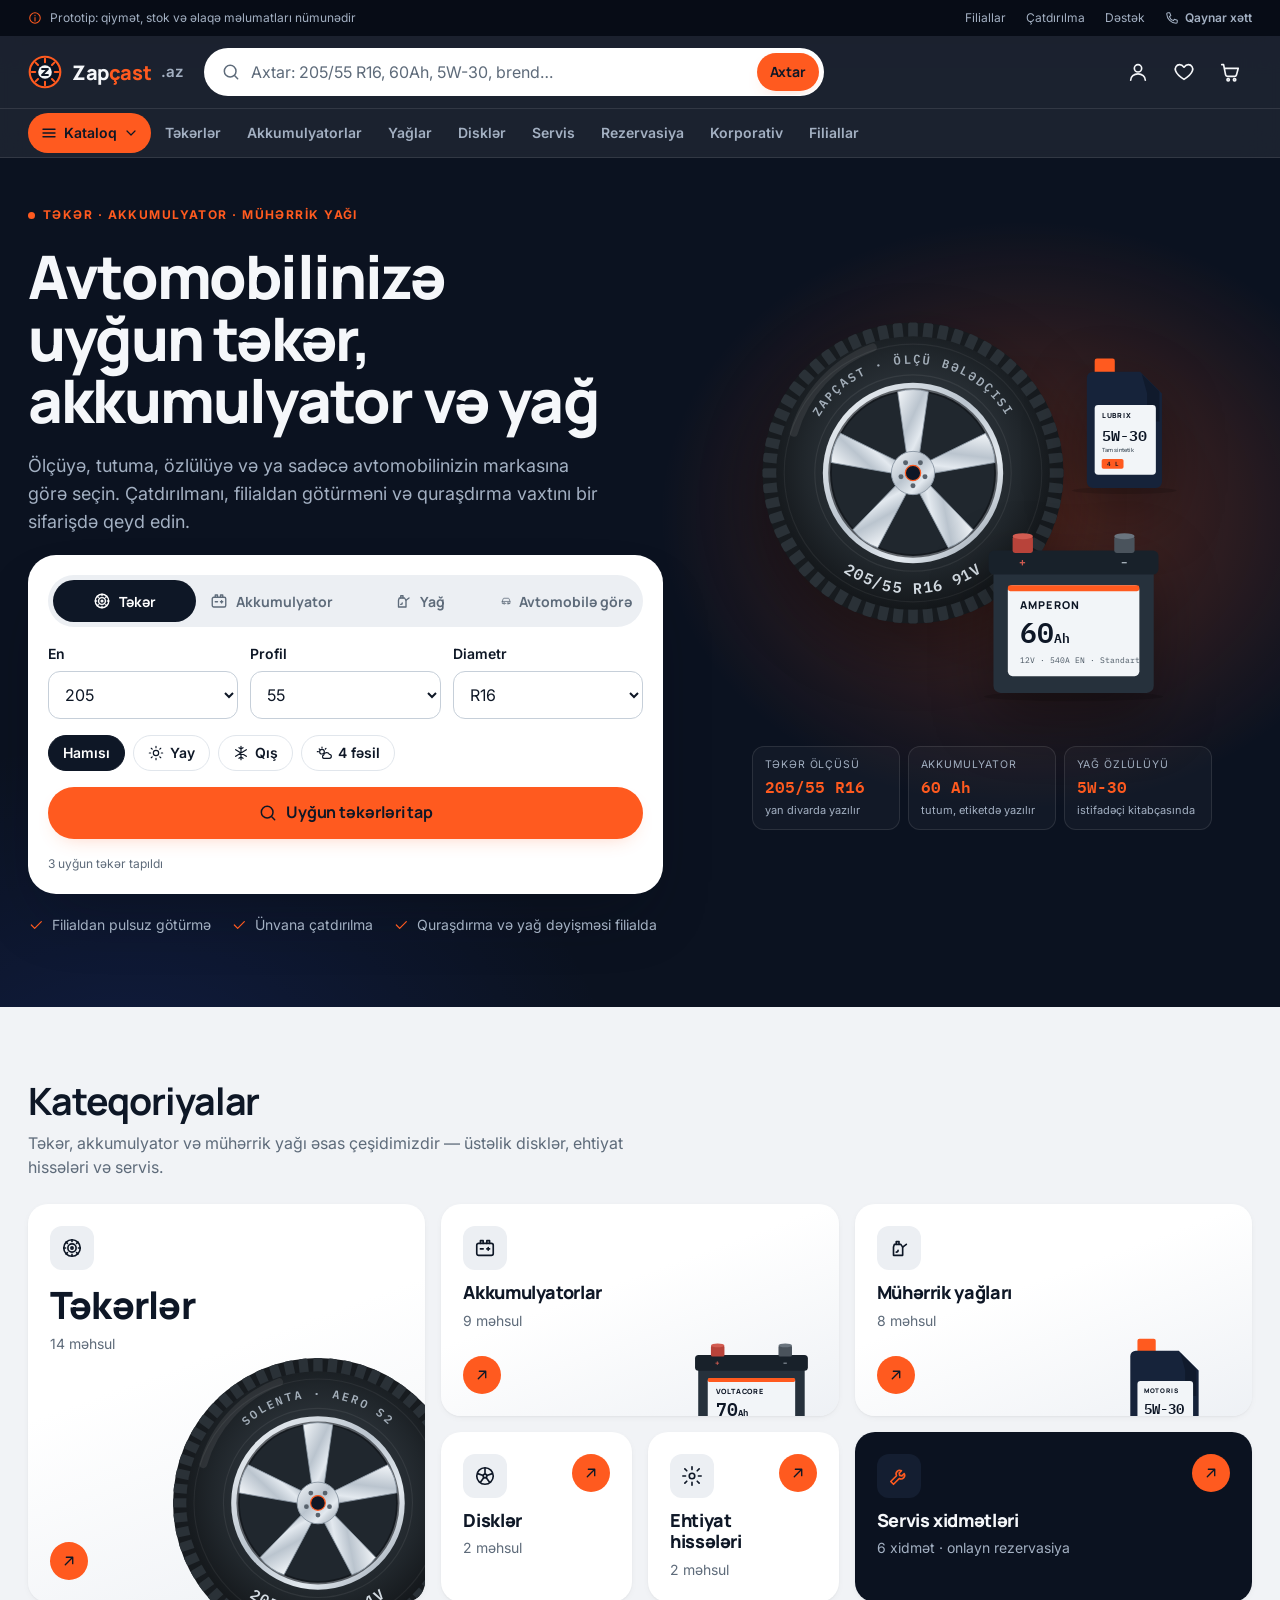
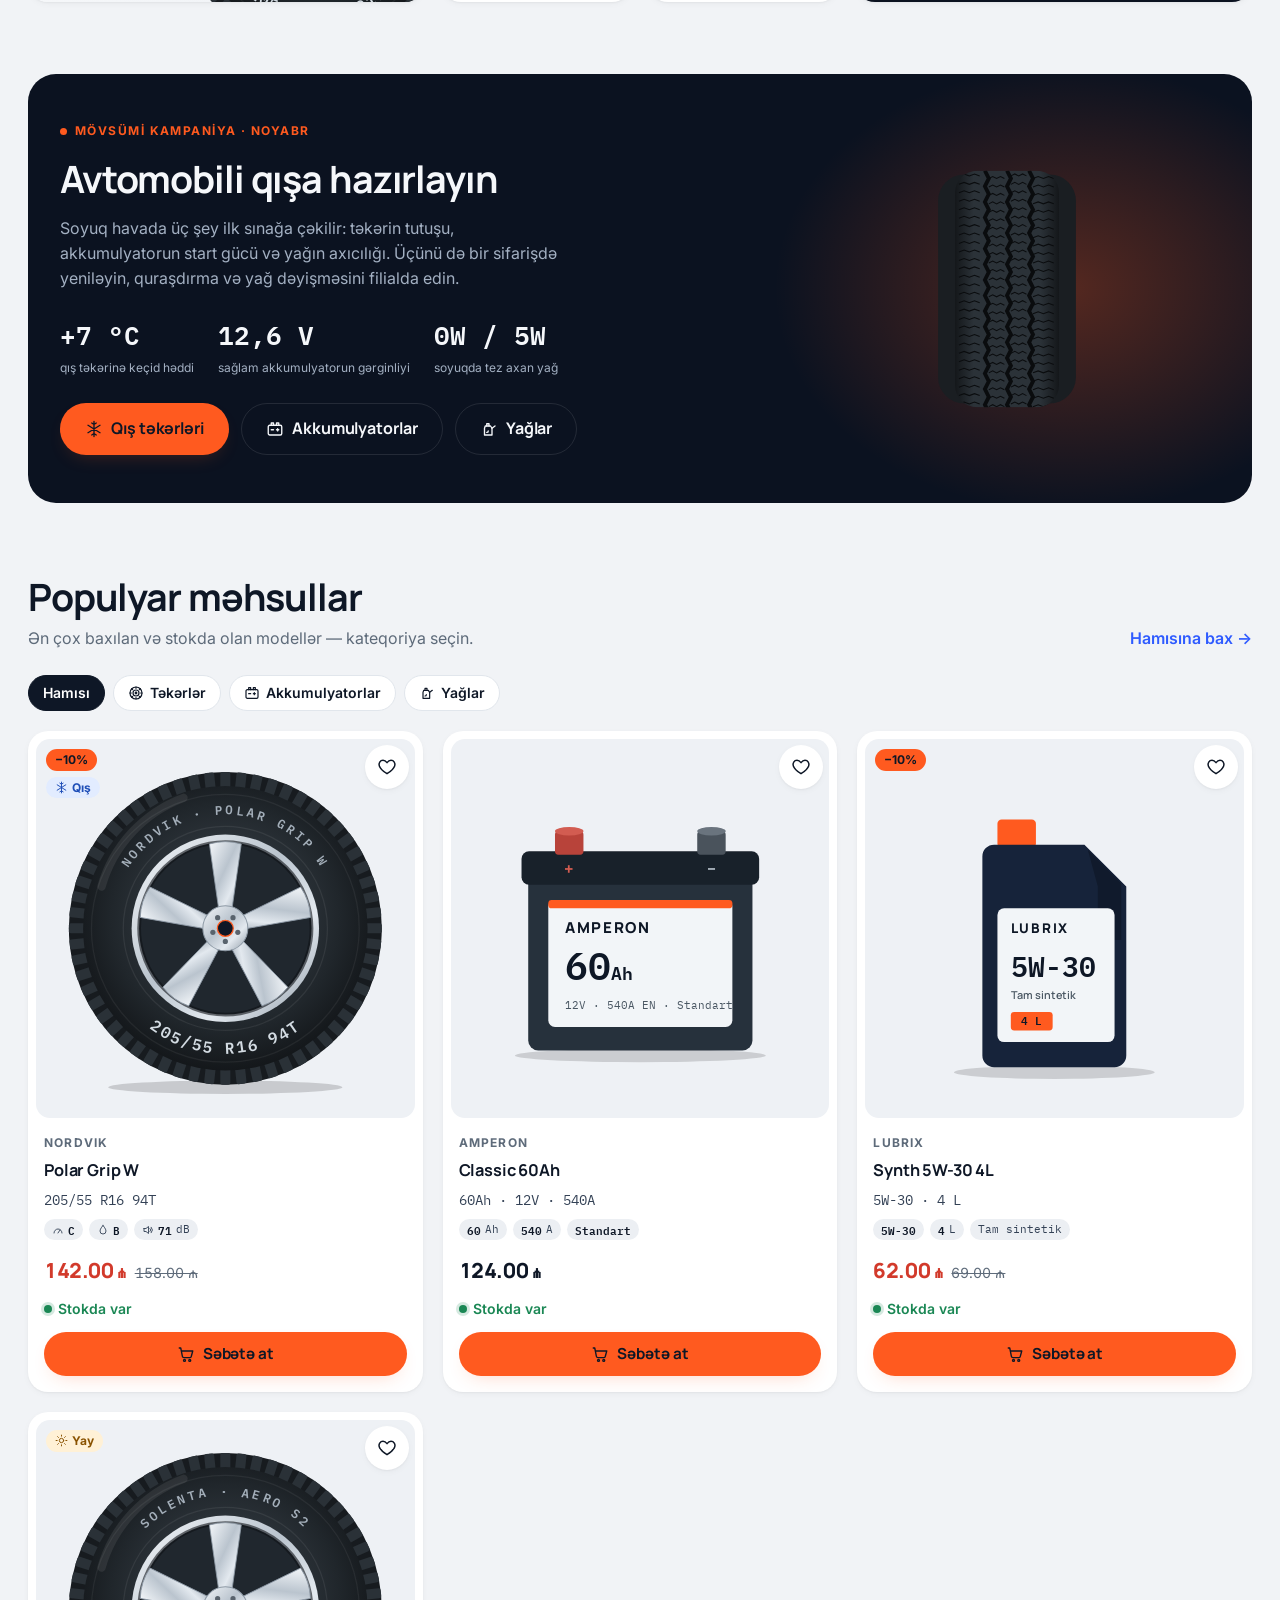
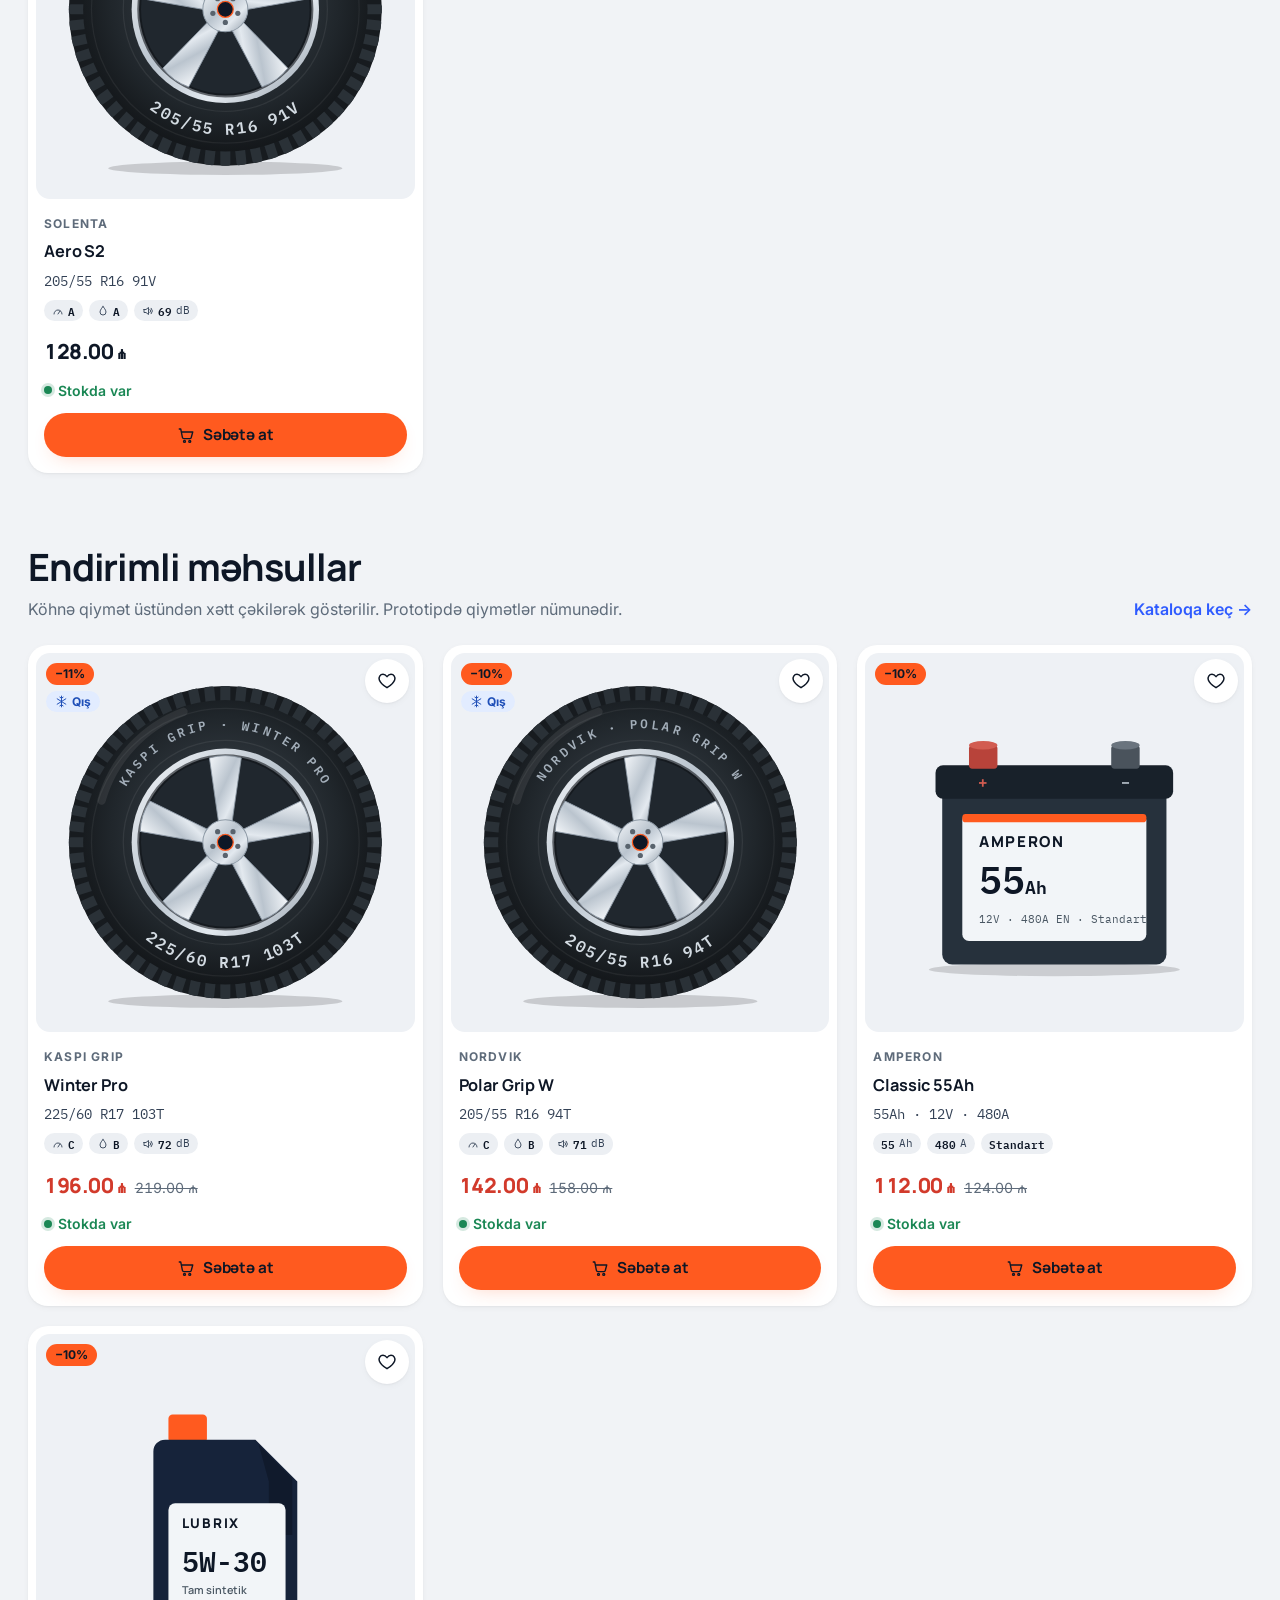
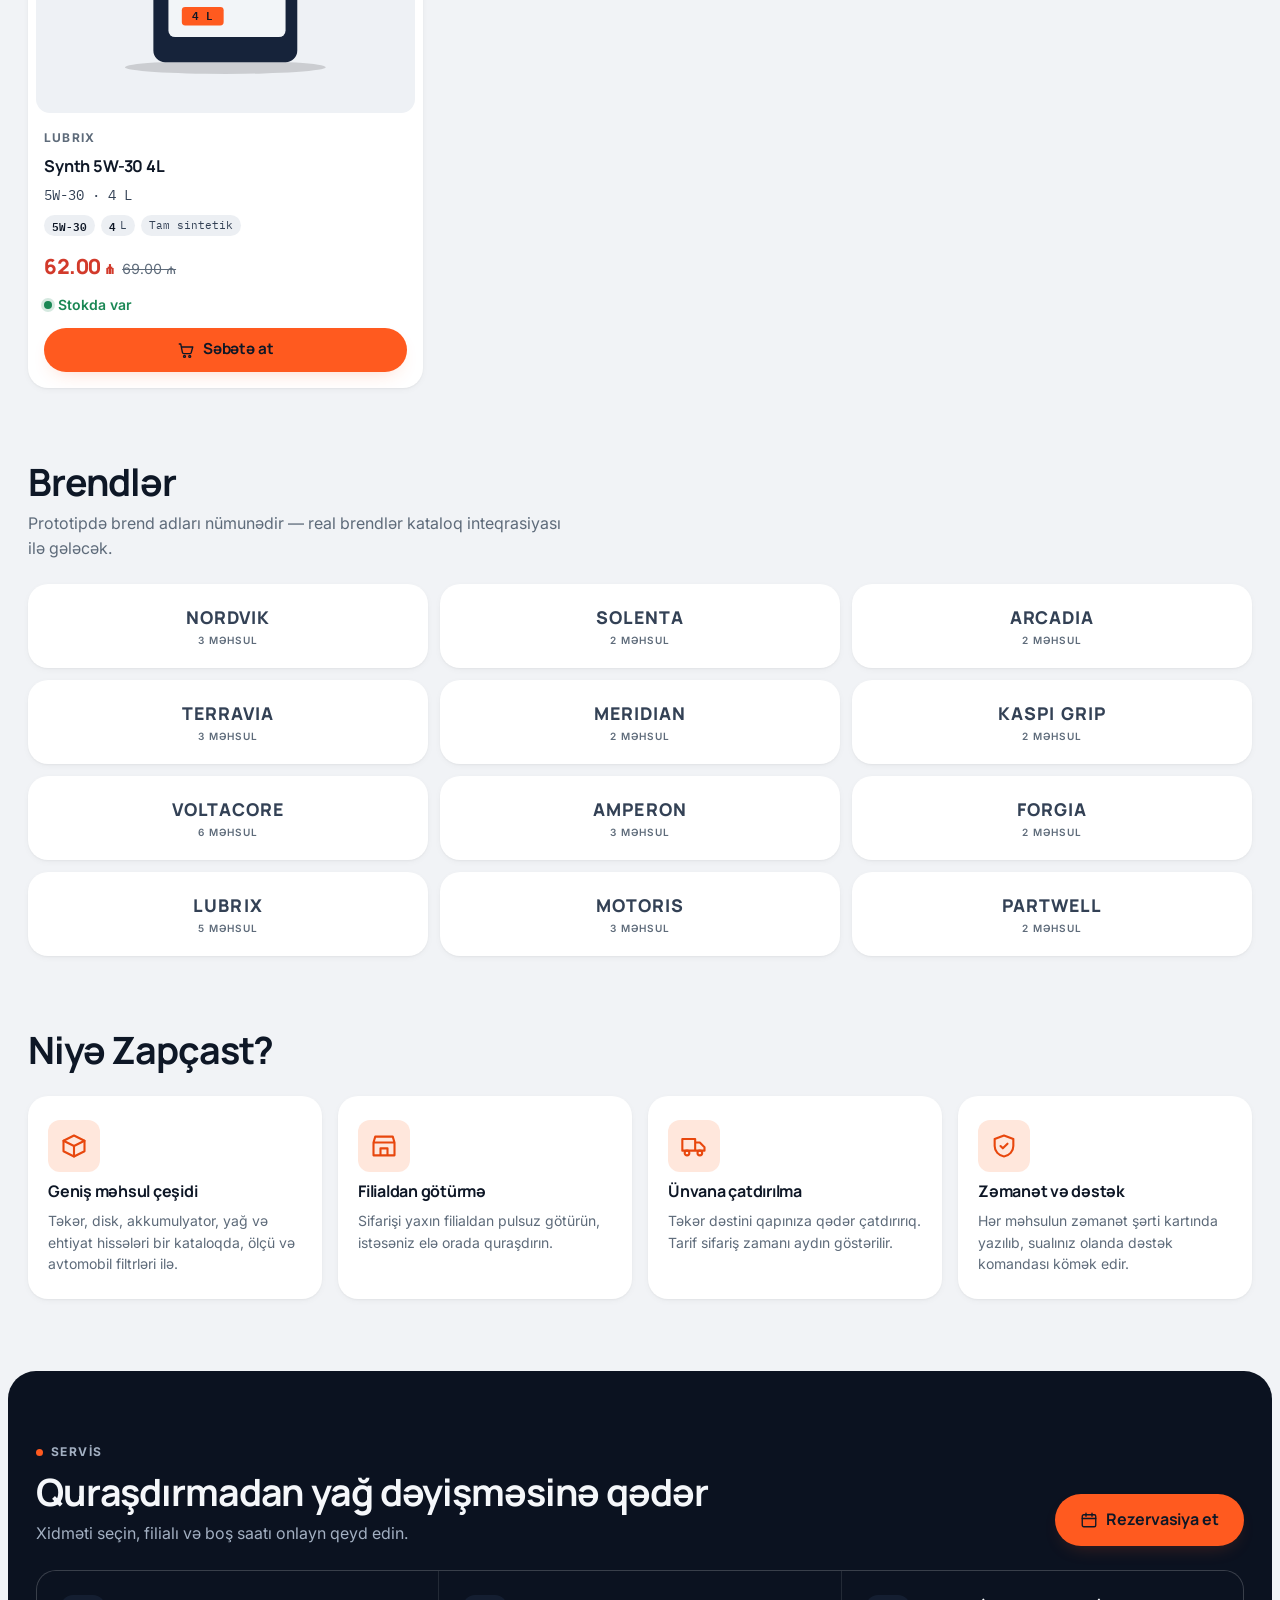
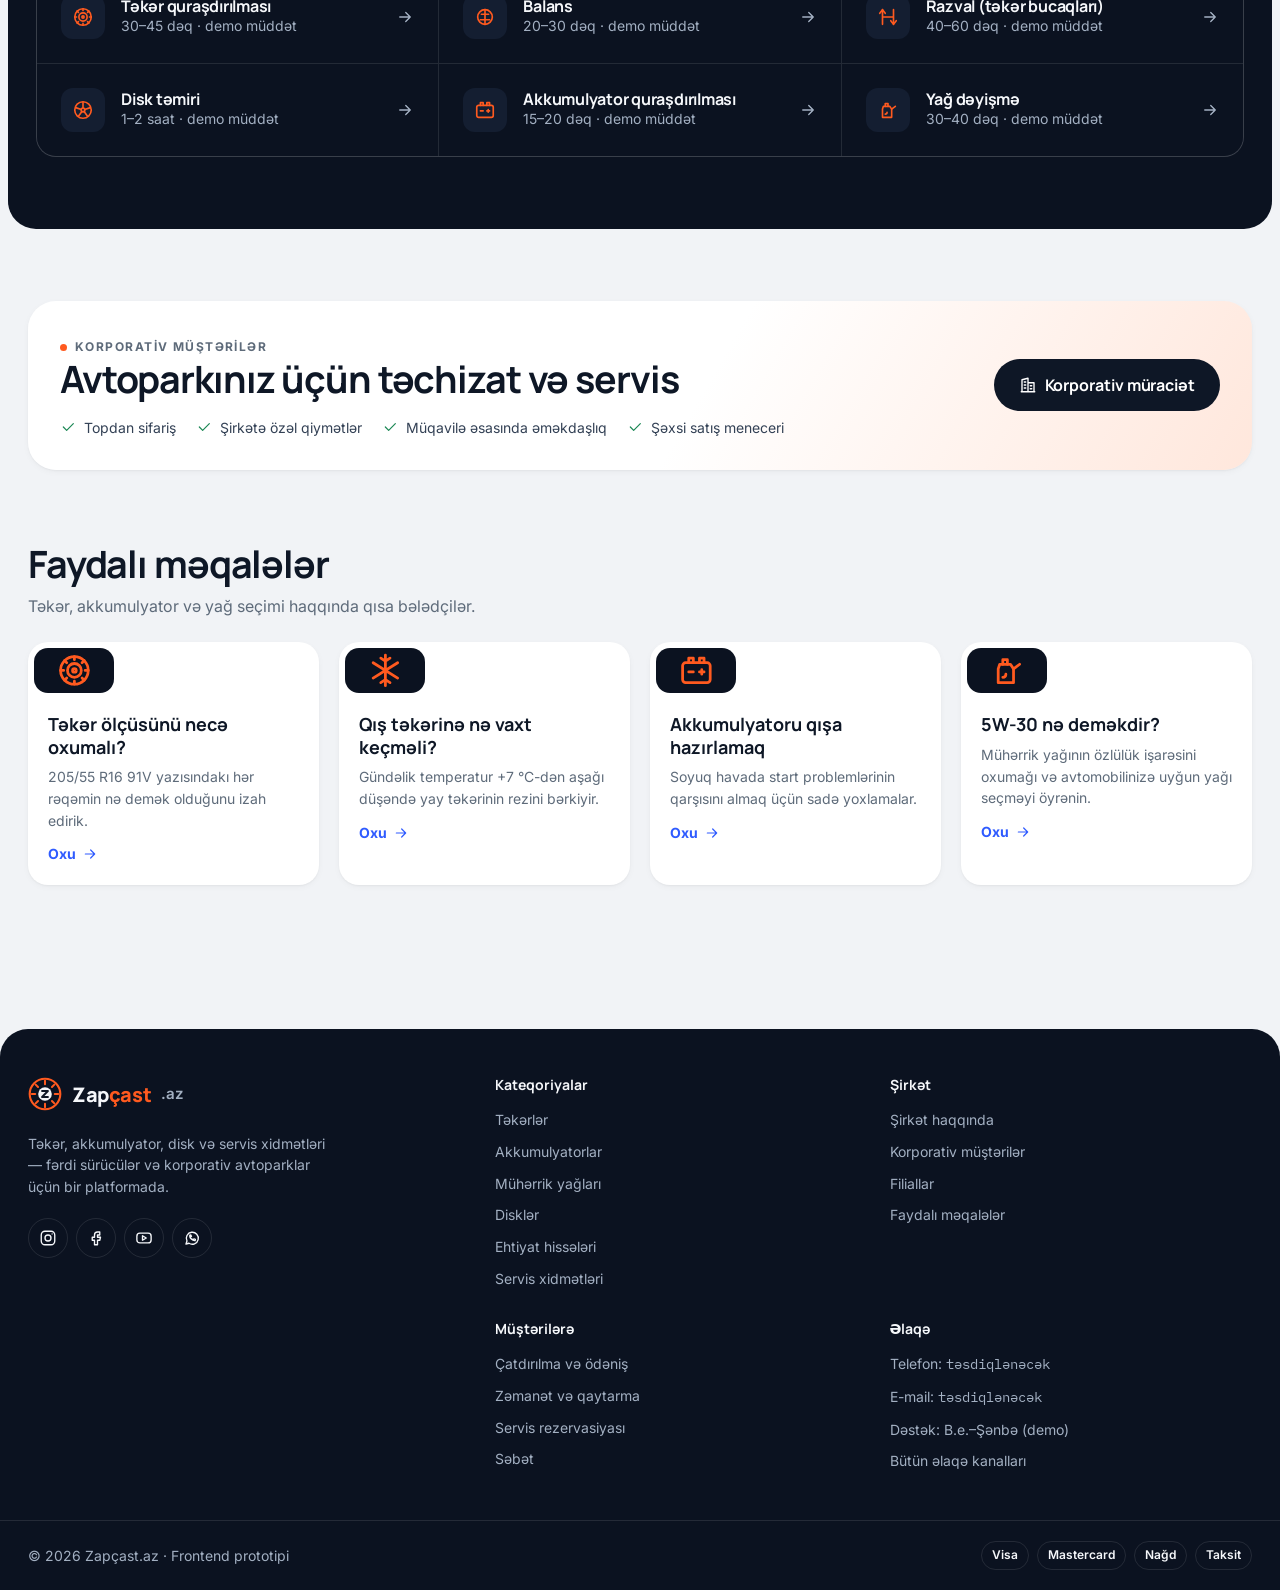
==== index.html @ ad78d624 "first commit" ====
<!doctype html>
<html lang="az">
<head>
<meta charset="utf-8">
<meta name="viewport" content="width=device-width, initial-scale=1, viewport-fit=cover">
<title>Zapçast.az — təkər, akkumulyator və servis</title>
<meta name="claude:viewport-fit-sides" content="cover">
<meta name="description" content="Təkər, akkumulyator və mühərrik yağını ölçüyə, tutuma, özlülüyə və ya avtomobilinizin markasına görə tapın, servis vaxtını onlayn rezerv edin.">
<link rel="canonical" href="https://zapcast.az/">
<meta property="og:type" content="website">
<meta property="og:site_name" content="Zapçast.az">
<meta property="og:title" content="Zapçast.az — təkər, akkumulyator və servis">
<meta property="og:description" content="Təkər, akkumulyator və mühərrik yağını ölçüyə, tutuma, özlülüyə və ya avtomobilinizin markasına görə tapın, servis vaxtını onlayn rezerv edin.">
<meta property="og:url" content="https://zapcast.az/">
<meta property="og:locale" content="az_AZ">
<meta name="twitter:card" content="summary_large_image">
<meta name="theme-color" content="#0B1220">
<link rel="icon" href="data:image/svg+xml,%3Csvg xmlns=%27http://www.w3.org/2000/svg%27 viewBox=%270 0 40 40%27%3E%3Ccircle cx=%2720%27 cy=%2720%27 r=%2718%27 fill=%27%230B1220%27 stroke=%27%23FF5A1F%27 stroke-width=%273%27/%3E%3Ccircle cx=%2720%27 cy=%2720%27 r=%277%27 fill=%27%23F2F5F8%27/%3E%3C/svg%3E">
<link rel="preconnect" href="https://fonts.googleapis.com">
<link rel="preconnect" href="https://fonts.gstatic.com" crossorigin>
<link rel="stylesheet" href="https://fonts.googleapis.com/css2?family=IBM+Plex+Mono:wght@500;600&family=Inter:wght@400;500;600;700&family=Manrope:wght@600;700;800&display=swap">
<link rel="stylesheet" href="css/variables.css">
<link rel="stylesheet" href="css/reset.css">
<link rel="stylesheet" href="css/base.css">
<link rel="stylesheet" href="css/layout.css">
<link rel="stylesheet" href="css/components.css">
<link rel="stylesheet" href="css/pages.css">
<link rel="stylesheet" href="css/responsive.css">
</head>
<body>
<div data-component="header"></div>
<main id="main" data-page="home" tabindex="-1">
<section class="hero" aria-labelledby="hero-title">
  <div class="container hero__inner">
    <div class="hero__copy">
      <p class="eyebrow">Təkər · Akkumulyator · Mühərrik yağı</p>
      <h1 id="hero-title">Avtomobilinizə uyğun təkər, akkumulyator və yağ</h1>
      <p class="hero__lede">Ölçüyə, tutuma, özlülüyə və ya sadəcə avtomobilinizin markasına görə seçin. Çatdırılmanı, filialdan götürməni və quraşdırma vaxtını bir sifarişdə qeyd edin.</p>
      <div class="finder" data-finder>
        <div class="seg seg--4" role="tablist" aria-label="Nə axtarırsınız?">
          <button type="button" role="tab" id="tab-size" aria-controls="panel-size" aria-selected="true"><span data-icon="tyre" data-size="18"></span>Təkər</button>
          <button type="button" role="tab" id="tab-bat" aria-controls="panel-bat" aria-selected="false" tabindex="-1"><span data-icon="battery" data-size="18"></span>Akkumulyator</button>
          <button type="button" role="tab" id="tab-oil" aria-controls="panel-oil" aria-selected="false" tabindex="-1"><span data-icon="oil" data-size="18"></span>Yağ</button>
          <button type="button" role="tab" id="tab-car" aria-controls="panel-car" aria-selected="false" tabindex="-1"><span data-icon="car" data-size="18"></span>Avtomobilə görə</button>
        </div>
        <div role="tabpanel" id="panel-size" aria-labelledby="tab-size">
          <form id="finder-size" class="stack" action="catalog.html" data-finder-form="tyres">
            <div class="finder__fields">
              <div class="field"><label for="fs-width">En</label><select class="select" id="fs-width" name="w"></select></div>
              <div class="field"><label for="fs-profile">Profil</label><select class="select" id="fs-profile" name="p"></select></div>
              <div class="field"><label for="fs-diameter">Diametr</label><select class="select" id="fs-diameter" name="d"></select></div>
            </div>
            <fieldset class="finder__season">
              <legend class="sr-only">Mövsüm</legend>
              <label class="chip chip--radio"><input type="radio" name="season" value="" checked>Hamısı</label>
              <label class="chip chip--radio"><input type="radio" name="season" value="summer"><span data-icon="sun" data-size="16"></span>Yay</label>
              <label class="chip chip--radio"><input type="radio" name="season" value="winter"><span data-icon="snow" data-size="16"></span>Qış</label>
              <label class="chip chip--radio"><input type="radio" name="season" value="all"><span data-icon="season" data-size="16"></span>4 fəsil</label>
            </fieldset>
            <button class="btn btn--primary btn--lg btn--block" type="submit"><span data-icon="search" data-size="20"></span>Uyğun təkərləri tap</button>
            <p class="finder__note" data-finder-count aria-live="polite"></p>
          </form>
        </div>
        <div role="tabpanel" id="panel-bat" aria-labelledby="tab-bat" hidden>
          <form id="finder-bat" class="stack" action="catalog.html" data-finder-form="batteries">
            <div class="finder__fields finder__fields--2">
              <div class="field"><label for="fb-ah">Tutum</label><select class="select" id="fb-ah" name="ah"></select></div>
              <div class="field"><label for="fb-pol">Polyarlıq</label><select class="select" id="fb-pol" name="pol"><option value="">Fərqi yoxdur</option><option>Sağ (+)</option><option>Sol (+)</option></select></div>
            </div>
            <fieldset class="finder__season">
              <legend class="sr-only">Texnologiya</legend>
              <label class="chip chip--radio"><input type="radio" name="tech" value="" checked>Hamısı</label>
              <label class="chip chip--radio"><input type="radio" name="tech" value="Standart">Standart</label>
              <label class="chip chip--radio"><input type="radio" name="tech" value="EFB">EFB · start-stop</label>
              <label class="chip chip--radio"><input type="radio" name="tech" value="AGM">AGM</label>
            </fieldset>
            <button class="btn btn--primary btn--lg btn--block" type="submit"><span data-icon="search" data-size="20"></span>Uyğun akkumulyatorları tap</button>
            <p class="finder__note" data-finder-count aria-live="polite"></p>
          </form>
        </div>
        <div role="tabpanel" id="panel-oil" aria-labelledby="tab-oil" hidden>
          <form id="finder-oil" class="stack" action="catalog.html" data-finder-form="oils">
            <div class="finder__fields finder__fields--2">
              <div class="field"><label for="fo-visc">Özlülük (SAE)</label><select class="select" id="fo-visc" name="visc"></select></div>
              <div class="field"><label for="fo-type">Növ</label><select class="select" id="fo-type" name="otype"></select></div>
            </div>
            <fieldset class="finder__season">
              <legend class="sr-only">Həcm</legend>
              <label class="chip chip--radio"><input type="radio" name="vol" value="" checked>İstənilən həcm</label>
              <label class="chip chip--radio"><input type="radio" name="vol" value="4">4 L · tam dəyişmə</label>
              <label class="chip chip--radio"><input type="radio" name="vol" value="1">1 L · tamamlama</label>
            </fieldset>
            <button class="btn btn--primary btn--lg btn--block" type="submit"><span data-icon="search" data-size="20"></span>Uyğun yağları tap</button>
            <p class="finder__note" data-finder-count aria-live="polite"></p>
          </form>
        </div>
        <div role="tabpanel" id="panel-car" aria-labelledby="tab-car" hidden>
          <form id="finder-vehicle" class="stack" action="catalog.html">
            <div class="finder__fields finder__fields--vehicle">
              <div class="field"><label for="fv-make">Marka</label><select class="select" id="fv-make"></select></div>
              <div class="field"><label for="fv-model">Model</label><select class="select" id="fv-model"></select></div>
              <div class="field"><label for="fv-year">İl</label><select class="select" id="fv-year"></select></div>
            </div>
            <div class="vehicle-needs" data-vehicle-result aria-live="polite">
              <p class="finder__note">Marka, model və ili seçin — təkər ölçüsünü, akkumulyator tutumunu və yağ özlülüyünü göstərəcəyik.</p>
            </div>
          </form>
        </div>
      </div>
      <ul class="hero__trust" role="list">
        <li><span data-icon="check" data-size="16"></span>Filialdan pulsuz götürmə</li>
        <li><span data-icon="check" data-size="16"></span>Ünvana çatdırılma</li>
        <li><span data-icon="check" data-size="16"></span>Quraşdırma və yağ dəyişməsi filialda</li>
      </ul>
    </div>
    <div class="hero__visual">
      <div class="hero__trio" data-hero-trio aria-hidden="true">
        <span class="hero__trio-tyre"></span><span class="hero__trio-oil"></span><span class="hero__trio-battery"></span>
      </div>
      <dl class="need-strip" aria-label="Seçim üçün bilməli olduğunuz 3 göstərici">
        <div><dt>Təkər ölçüsü</dt><dd class="mono">205/55 R16</dd><span>yan divarda yazılır</span></div>
        <div><dt>Akkumulyator</dt><dd class="mono">60 Ah</dd><span>tutum, etiketdə yazılır</span></div>
        <div><dt>Yağ özlülüyü</dt><dd class="mono">5W-30</dd><span>istifadəçi kitabçasında</span></div>
      </dl>
    </div>
  </div>
</section>

<section class="section" aria-labelledby="cats-title">
  <div class="container">
    <div class="section-head"><div class="section-head__text"><h2 id="cats-title">Kateqoriyalar</h2><p>Təkər, akkumulyator və mühərrik yağı əsas çeşidimizdir — üstəlik disklər, ehtiyat hissələri və servis.</p></div></div>
    <div class="bento" data-categories></div>
  </div>
</section>

<section class="section section--flush-top" aria-labelledby="promo-title">
  <div class="container">
    <div class="promo">
      <div class="promo__copy">
        <p class="eyebrow">Mövsümi kampaniya · Noyabr</p>
        <h2 id="promo-title">Avtomobili qışa hazırlayın</h2>
        <p>Soyuq havada üç şey ilk sınağa çəkilir: təkərin tutuşu, akkumulyatorun start gücü və yağın axıcılığı. Üçünü də bir sifarişdə yeniləyin, quraşdırma və yağ dəyişməsini filialda edin.</p>
        <div class="promo__facts">
          <div class="promo__fact"><b>+7 °C</b><span>qış təkərinə keçid həddi</span></div>
          <div class="promo__fact"><b>12,6 V</b><span>sağlam akkumulyatorun gərginliyi</span></div>
          <div class="promo__fact"><b>0W / 5W</b><span>soyuqda tez axan yağ</span></div>
        </div>
        <div class="cluster">
          <a class="btn btn--primary btn--lg" href="catalog.html?cat=tyres&amp;season=winter"><span data-icon="snow" data-size="18"></span>Qış təkərləri</a>
          <a class="btn btn--on-band btn--lg" href="catalog.html?cat=batteries"><span data-icon="battery" data-size="18"></span>Akkumulyatorlar</a>
          <a class="btn btn--on-band btn--lg" href="catalog.html?cat=oils"><span data-icon="oil" data-size="18"></span>Yağlar</a>
        </div>
      </div>
      <div class="promo__art" data-winter-art></div>
    </div>
  </div>
</section>

<section class="section section--flush-top" aria-labelledby="pop-title">
  <div class="container">
    <div class="section-head"><div class="section-head__text"><h2 id="pop-title">Populyar məhsullar</h2><p>Ən çox baxılan və stokda olan modellər — kateqoriya seçin.</p></div><a class="link" href="catalog.html?sort=popular" data-popular-link>Hamısına bax →</a></div>
    <div class="chip-row popular-tabs" role="group" aria-label="Kateqoriya" data-popular-tabs>
      <button type="button" class="chip" aria-pressed="true" data-pop="">Hamısı</button>
      <button type="button" class="chip" aria-pressed="false" data-pop="tyres"><span data-icon="tyre" data-size="16"></span>Təkərlər</button>
      <button type="button" class="chip" aria-pressed="false" data-pop="batteries"><span data-icon="battery" data-size="16"></span>Akkumulyatorlar</button>
      <button type="button" class="chip" aria-pressed="false" data-pop="oils"><span data-icon="oil" data-size="16"></span>Yağlar</button>
    </div>
    <div class="product-grid" data-popular aria-live="polite"></div>
  </div>
</section>

<section class="section section--flush-top" aria-labelledby="sale-title">
  <div class="container">
    <div class="section-head"><div class="section-head__text"><h2 id="sale-title">Endirimli məhsullar</h2><p>Köhnə qiymət üstündən xətt çəkilərək göstərilir. Prototipdə qiymətlər nümunədir.</p></div><a class="link" href="catalog.html">Kataloqa keç →</a></div>
    <div class="product-grid" data-sale></div>
  </div>
</section>

<section class="section section--flush-top" aria-labelledby="brands-title">
  <div class="container">
    <div class="section-head"><div class="section-head__text"><h2 id="brands-title">Brendlər</h2><p>Prototipdə brend adları nümunədir — real brendlər kataloq inteqrasiyası ilə gələcək.</p></div></div>
    <div class="brand-strip" data-brands></div>
  </div>
</section>

<section class="section section--flush-top" aria-labelledby="why-title">
  <div class="container">
    <div class="section-head"><div class="section-head__text"><h2 id="why-title">Niyə Zapçast?</h2></div></div>
    <div class="why">
      <div class="why__item"><span class="why__icon"><span data-icon="box" data-size="28"></span></span><h3>Geniş məhsul çeşidi</h3><p>Təkər, disk, akkumulyator, yağ və ehtiyat hissələri bir kataloqda, ölçü və avtomobil filtrləri ilə.</p></div>
      <div class="why__item"><span class="why__icon"><span data-icon="store" data-size="28"></span></span><h3>Filialdan götürmə</h3><p>Sifarişi yaxın filialdan pulsuz götürün, istəsəniz elə orada quraşdırın.</p></div>
      <div class="why__item"><span class="why__icon"><span data-icon="truck" data-size="28"></span></span><h3>Ünvana çatdırılma</h3><p>Təkər dəstini qapınıza qədər çatdırırıq. Tarif sifariş zamanı aydın göstərilir.</p></div>
      <div class="why__item"><span class="why__icon"><span data-icon="shield" data-size="28"></span></span><h3>Zəmanət və dəstək</h3><p>Hər məhsulun zəmanət şərti kartında yazılıb, sualınız olanda dəstək komandası kömək edir.</p></div>
    </div>
  </div>
</section>

<section class="service-band" aria-labelledby="svc-title">
  <div class="container">
    <div class="section-head">
      <div class="section-head__text"><p class="eyebrow">Servis</p><h2 id="svc-title">Quraşdırmadan yağ dəyişməsinə qədər</h2><p>Xidməti seçin, filialı və boş saatı onlayn qeyd edin.</p></div>
      <a class="btn btn--primary btn--lg" href="booking.html"><span data-icon="calendar" data-size="18"></span>Rezervasiya et</a>
    </div>
    <div class="service-tiles" data-service-tiles></div>
  </div>
</section>

<section class="section" aria-labelledby="b2b-title">
  <div class="container">
    <div class="b2b-banner">
      <div>
        <p class="eyebrow">Korporativ müştərilər</p>
        <h2 id="b2b-title">Avtoparkınız üçün təchizat və servis</h2>
        <ul class="b2b-banner__list" role="list">
          <li><span data-icon="check" data-size="16"></span>Topdan sifariş</li><li><span data-icon="check" data-size="16"></span>Şirkətə özəl qiymətlər</li>
          <li><span data-icon="check" data-size="16"></span>Müqavilə əsasında əməkdaşlıq</li><li><span data-icon="check" data-size="16"></span>Şəxsi satış meneceri</li>
        </ul>
      </div>
      <div class="b2b-banner__actions">
        <a class="btn btn--ink btn--lg" href="business.html"><span data-icon="building" data-size="18"></span>Korporativ müraciət</a>
      </div>
    </div>
  </div>
</section>

<section class="section section--flush-top" id="blog" aria-labelledby="blog-title">
  <div class="container">
    <div class="section-head"><div class="section-head__text"><h2 id="blog-title">Faydalı məqalələr</h2><p>Təkər, akkumulyator və yağ seçimi haqqında qısa bələdçilər.</p></div></div>
    <div class="grid-4" data-articles></div>
  </div>
</section>
</main>
<div data-component="footer"></div>
<script src="js/core.js" defer></script>
<script src="js/data/products.js" defer></script>
<script src="js/components/icons.js" defer></script>
<script src="js/components/product-media.js" defer></script>
<script src="js/components/toast.js" defer></script>
<script src="js/components/modal.js" defer></script>
<script src="js/modules/store.js" defer></script>
<script src="js/modules/forms.js" defer></script>
<script src="js/components/product-card.js" defer></script>
<script src="js/components/vehicle-selector.js" defer></script>
<script src="js/components/header.js" defer></script>
<script src="js/modules/home.js" defer></script>
<script src="js/modules/catalog.js" defer></script>
<script src="js/modules/product.js" defer></script>
<script src="js/modules/cart.js" defer></script>
<script src="js/modules/checkout.js" defer></script>
<script src="js/modules/booking.js" defer></script>
<script src="js/modules/pages-misc.js" defer></script>
<script src="js/app.js" defer></script>
</body>
</html>
---- css/variables.css ----
/* =====================================================================
   Zapçast — design tokens (2026 refresh)
   Layout concept: deep "ink" bands with a soft signal-orange glow frame
   a cool concrete floor; content sits on large, borderless soft-radius
   surfaces arranged as a bento grid.
   ===================================================================== */
:root {
  /* Brand */
  --accent: #FF5A1F;          /* signal orange */
  --accent-strong: #E8470D;
  --accent-soft: #FFE7DC;
  --on-accent: #0E1726;
  --cobalt: #2F5BFF;          /* links, focus */
  --glow: rgba(255, 90, 31, 0.30);

  /* Surfaces & text */
  --bg: #F1F3F6;
  --surface: #FFFFFF;
  --surface-2: #ECEFF3;
  --surface-3: #E1E6EC;
  --media-bg: #EEF1F5;
  --text: #0E1726;
  --text-2: #334155;
  --muted: #5E6B7A;
  --border: #E1E6EC;
  --border-strong: #C6CFD9;
  --link: #2F5BFF;

  /* Ink buttons / selected chips */
  --ink: #0E1726;
  --ink-hover: #1E2B40;
  --on-ink: #FFFFFF;

  /* Status */
  --success: #1A8754;
  --success-bg: #E3F4EB;
  --warning: #D99120;
  --warning-ink: #855800;
  --warning-bg: #FCF1DD;
  --danger: #D23A2B;
  --danger-bg: #FDE9E6;

  /* Seasons */
  --summer-bg: #FFF1D6;
  --summer-ink: #8A5300;
  --winter-bg: #E2ECFF;
  --winter-ink: #1F4FB8;
  --allseason-bg: #E2F4EA;
  --allseason-ink: #1B6B45;

  /* Bands (ink sections) */
  --band: #0B1220;
  --band-2: #141E31;
  --band-deep: #070C16;
  --band-text: #F5F7FA;
  --band-muted: #A3B0C2;
  --band-line: rgba(255, 255, 255, 0.10);
  --band-field: #FFFFFF;
  --band-field-text: #0E1726;

  /* Effects */
  --overlay: rgba(7, 12, 22, 0.55);
  --focus: #2F5BFF;
  --toast-bg: #0E1726;
  --toast-text: #F5F7FA;
  --shadow-sm: 0 1px 2px rgba(14, 23, 38, .04), 0 2px 8px -2px rgba(14, 23, 38, .06);
  --shadow-md: 0 14px 34px -14px rgba(14, 23, 38, .22);
  --shadow-lg: 0 32px 64px -22px rgba(7, 12, 22, .40);

  /* Type */
  --font-display: "Manrope", system-ui, -apple-system, "Segoe UI", Roboto, Arial, sans-serif;
  --font-body: "Inter", system-ui, -apple-system, "Segoe UI", Roboto, Arial, sans-serif;
  --font-mono: "IBM Plex Mono", ui-monospace, SFMono-Regular, Menlo, Consolas, monospace;
  --fs-xs: .75rem;
  --fs-sm: .875rem;
  --fs-md: 1rem;
  --fs-lg: 1.125rem;
  --fs-xl: 1.375rem;
  --fs-2xl: clamp(1.6rem, 1.2rem + 1.5vw, 2.35rem);
  --fs-3xl: clamp(2.15rem, 1.35rem + 3vw, 3.75rem);

  /* Spacing (4px base) */
  --sp-1: 4px;
  --sp-2: 8px;
  --sp-3: 12px;
  --sp-4: 16px;
  --sp-5: 20px;
  --sp-6: 24px;
  --sp-7: 32px;
  --sp-8: 48px;
  --sp-9: 72px;

  /* Shape & sizing */
  --r-sm: 8px;
  --r-md: 12px;
  --r-lg: 20px;
  --r-xl: 28px;
  --r-pill: 999px;
  --container: 1320px;
  --tap: 44px;
  --sticky-offset: 88px;

  /* Motion */
  --ease: cubic-bezier(.2, .7, .2, 1);
  --dur: 200ms;
}

@media (prefers-color-scheme: dark) {
  :root:not([data-theme="light"]) {
    --accent-soft: #3A1E12;
    --glow: rgba(255, 90, 31, 0.24);
    --bg: #080D16;
    --surface: #101826;
    --surface-2: #172133;
    --surface-3: #1F2B40;
    --media-bg: #162032;
    --text: #EEF2F7;
    --text-2: #C6D0DC;
    --muted: #94A2B4;
    --border: #1E293B;
    --border-strong: #2E3B52;
    --link: #8EA6FF;
    --ink: #E9EEF5;
    --ink-hover: #FFFFFF;
    --on-ink: #0B1220;
    --success: #45C489;
    --success-bg: #10291F;
    --warning-ink: #EBB65A;
    --warning-bg: #30250E;
    --danger: #F2705F;
    --danger-bg: #3A1915;
    --summer-bg: #38290E;
    --summer-ink: #F2C46D;
    --winter-bg: #172A52;
    --winter-ink: #A9C2FF;
    --allseason-bg: #11301F;
    --allseason-ink: #86D9AE;
    --band: #060A12;
    --band-2: #0E1626;
    --band-deep: #04070D;
    --band-field: #101826;
    --band-field-text: #EEF2F7;
    --overlay: rgba(0, 0, 0, 0.65);
    --focus: #7D97FF;
    --toast-bg: #1F2B40;
    --shadow-sm: 0 1px 2px rgba(0, 0, 0, .35);
    --shadow-md: 0 14px 34px -14px rgba(0, 0, 0, .6);
    --shadow-lg: 0 32px 64px -22px rgba(0, 0, 0, .7);
    color-scheme: dark;
  }
}

:root[data-theme="dark"] {
  --accent-soft: #3A1E12;
  --glow: rgba(255, 90, 31, 0.24);
  --bg: #080D16;
  --surface: #101826;
  --surface-2: #172133;
  --surface-3: #1F2B40;
  --media-bg: #162032;
  --text: #EEF2F7;
  --text-2: #C6D0DC;
  --muted: #94A2B4;
  --border: #1E293B;
  --border-strong: #2E3B52;
  --link: #8EA6FF;
  --ink: #E9EEF5;
  --ink-hover: #FFFFFF;
  --on-ink: #0B1220;
  --success: #45C489;
  --success-bg: #10291F;
  --warning-ink: #EBB65A;
  --warning-bg: #30250E;
  --danger: #F2705F;
  --danger-bg: #3A1915;
  --summer-bg: #38290E;
  --summer-ink: #F2C46D;
  --winter-bg: #172A52;
  --winter-ink: #A9C2FF;
  --allseason-bg: #11301F;
  --allseason-ink: #86D9AE;
  --band: #060A12;
  --band-2: #0E1626;
  --band-deep: #04070D;
  --band-field: #101826;
  --band-field-text: #EEF2F7;
  --overlay: rgba(0, 0, 0, 0.65);
  --focus: #7D97FF;
  --toast-bg: #1F2B40;
  --shadow-sm: 0 1px 2px rgba(0, 0, 0, .35);
  --shadow-md: 0 14px 34px -14px rgba(0, 0, 0, .6);
  --shadow-lg: 0 32px 64px -22px rgba(0, 0, 0, .7);
  color-scheme: dark;
}
---- css/base.css ----
body {
  font-family: var(--font-body);
  font-size: var(--fs-md);
  line-height: 1.55;
  background: var(--bg);
  color: var(--text);
  -webkit-font-smoothing: antialiased;
  min-height: 100vh;
  display: flex;
  flex-direction: column;
}
/* Paint the safe-area band above the sticky header */
body::before {
  content: "";
  position: fixed;
  inset: 0 0 auto;
  height: env(safe-area-inset-top, 0px);
  z-index: 60;
  background: var(--band);
}
body.is-locked { overflow: hidden; }
main { flex: 1 0 auto; }

h1, h2, h3, h4 {
  font-family: var(--font-display);
  line-height: 1.15;
  letter-spacing: -0.015em;
  font-weight: 700;
  text-wrap: balance;
}
h1 { font-size: var(--fs-3xl); }
h2 { font-size: var(--fs-2xl); }
h3 { font-size: var(--fs-lg); }
p { text-wrap: pretty; }

a { text-underline-offset: 3px; text-decoration-thickness: 1px; }
.link { color: var(--link); font-weight: 600; text-decoration: none; }
.link:hover { text-decoration: underline; }

:focus-visible {
  outline: 3px solid var(--focus);
  outline-offset: 2px;
  border-radius: 4px;
}

.sr-only {
  position: absolute !important;
  width: 1px; height: 1px;
  padding: 0; margin: -1px;
  overflow: hidden; clip: rect(0 0 0 0);
  white-space: nowrap; border: 0;
}
.skip-link {
  position: fixed;
  left: 12px; top: -80px;
  z-index: 200;
  padding: 10px 16px;
  background: var(--accent);
  color: var(--on-accent);
  font-weight: 700;
  border-radius: var(--r-md);
  text-decoration: none;
}
.skip-link:focus { top: calc(12px + env(safe-area-inset-top, 0px)); }

.container {
  width: 100%;
  max-width: var(--container);
  margin-inline: auto;
  padding-left: max(16px, env(safe-area-inset-left, 0px));
  padding-right: max(16px, env(safe-area-inset-right, 0px));
}
@media (min-width: 768px) {
  .container {
    padding-left: max(28px, env(safe-area-inset-left, 0px));
    padding-right: max(28px, env(safe-area-inset-right, 0px));
  }
}

.mono { font-family: var(--font-mono); }
.tabular { font-variant-numeric: tabular-nums; }
.muted { color: var(--muted); }
.eyebrow {
  font-family: var(--font-body);
  font-size: var(--fs-xs);
  text-transform: uppercase;
  letter-spacing: .12em;
  font-weight: 700;
  color: var(--muted);
}

.section { padding-block: var(--sp-9); }
.section--tight { padding-block: var(--sp-8); }
.section--flush-top { padding-top: 0; }
.section-head {
  display: flex;
  align-items: flex-end;
  justify-content: space-between;
  gap: var(--sp-4);
  flex-wrap: wrap;
  margin-bottom: var(--sp-6);
}
.section-head__text { display: grid; gap: var(--sp-2); min-width: 0; }
.section-head p { color: var(--muted); max-width: 62ch; }

.stack { display: grid; gap: var(--sp-4); }
.stack-sm { display: grid; gap: var(--sp-2); }
.cluster { display: flex; flex-wrap: wrap; gap: var(--sp-3); align-items: center; }
.prose { display: grid; gap: var(--sp-3); max-width: 68ch; color: var(--text-2); }
.prose h3 { color: var(--text); margin-top: var(--sp-2); }
.prose ul { padding-left: 1.2em; display: grid; gap: 6px; }
.eyebrow { display: inline-flex; align-items: center; gap: 8px; }
.eyebrow::before { content: ""; width: 7px; height: 7px; border-radius: 50%; background: var(--accent); flex: none; }
---- css/layout.css ----
/* ---------- Top info bar ---------- */
.topbar {
  background: var(--band-deep);
  color: var(--band-muted);
  font-size: var(--fs-xs);
}
.topbar__inner {
  display: flex;
  align-items: center;
  justify-content: space-between;
  gap: var(--sp-4);
  min-height: 36px;
  padding-block: 6px;
}
.topbar__note { display: flex; align-items: center; gap: 8px; min-width: 0; }
.topbar__note svg { flex: none; color: var(--accent); }
.topbar__links { display: flex; align-items: center; gap: var(--sp-5); flex-wrap: wrap; }
.topbar__links a { color: var(--band-muted); text-decoration: none; }
.topbar__links a:hover { color: var(--band-text); }
.topbar__phone { color: var(--band-text); font-weight: 600; display: inline-flex; gap: 6px; align-items: center; }

/* ---------- Header ---------- */
.site-header {
  position: sticky;
  top: env(safe-area-inset-top, 0px);
  z-index: 50;
  background: var(--band);
  color: var(--band-text);
  border-bottom: 1px solid var(--band-line);
}
.header-main {
  display: flex;
  align-items: center;
  gap: var(--sp-5);
  min-height: 72px;
}
.logo {
  display: inline-flex;
  align-items: center;
  gap: 10px;
  text-decoration: none;
  color: var(--band-text);
  flex: none;
}
.logo__mark { width: 34px; height: 34px; }
.logo__word {
  font-family: var(--font-display);
  font-weight: 800;
  font-size: 1.25rem;
  letter-spacing: -0.02em;
}
.logo__word span { color: var(--accent); }
.logo__tld { font-weight: 600; color: var(--band-muted); font-size: .95rem; }

.header-search { flex: 1; min-width: 0; max-width: 620px; }
.header-actions { display: flex; align-items: center; gap: 2px; margin-left: auto; }
.header-actions .icon-btn { color: var(--band-text); }
.header-actions .icon-btn:hover { background: var(--band-line); }
.header-main .header-burger, .header-main .header-search-toggle { display: none; }

.header-nav { border-top: 1px solid var(--band-line); }
.nav-list {
  display: flex;
  align-items: center;
  gap: 2px;
  list-style: none;
  padding: 0;
  margin: 0;
  min-height: 48px;
}
.nav-link {
  display: inline-flex;
  align-items: center;
  gap: 6px;
  min-height: 40px;
  padding: 0 12px;
  border-radius: var(--r-sm);
  color: var(--band-muted);
  text-decoration: none;
  font-weight: 600;
  font-size: var(--fs-sm);
}
.nav-link:hover, .nav-link[aria-expanded="true"] { color: var(--band-text); background: var(--band-line); }
.nav-link[aria-current="page"] { color: var(--band-text); box-shadow: inset 0 -2px 0 var(--accent); border-radius: 0; }
.nav-link--catalog { color: var(--band-text); background: var(--band-2); }
.nav-spacer { flex: 1; }

/* ---------- Mobile menu ---------- */
.mobile-nav__list { list-style: none; padding: 0; margin: 0; display: grid; gap: 2px; }
.mobile-nav__list a {
  display: flex;
  align-items: center;
  gap: 12px;
  min-height: 48px;
  padding: 0 12px;
  border-radius: var(--r-md);
  text-decoration: none;
  font-weight: 600;
}
.mobile-nav__list a:hover, .mobile-nav__list a[aria-current="page"] { background: var(--surface-2); }
.mobile-nav__list svg { color: var(--muted); }
.mobile-nav__group { padding: var(--sp-4) 12px var(--sp-2); }

/* ---------- Page head ---------- */
.page-head { padding-block: var(--sp-6) var(--sp-5); }
.page-head__title { display: flex; align-items: baseline; gap: var(--sp-3); flex-wrap: wrap; margin-top: var(--sp-3); }
.page-head__count { color: var(--muted); font-size: var(--fs-sm); font-variant-numeric: tabular-nums; }

.band-head {
  background: var(--band);
  color: var(--band-text);
  padding-block: var(--sp-7) var(--sp-8);
}
.band-head .breadcrumb, .band-head .breadcrumb a { color: var(--band-muted); }
.band-head .breadcrumb [aria-current] { color: var(--band-text); }
.band-head h1 { margin-top: var(--sp-4); }
.band-head p { color: var(--band-muted); max-width: 60ch; margin-top: var(--sp-3); font-size: var(--fs-lg); }

/* ---------- Footer ---------- */
.site-footer {
  background: var(--band);
  color: var(--band-muted);
  margin-top: var(--sp-9);
  font-size: var(--fs-sm);
}
.footer-top {
  display: grid;
  grid-template-columns: 1.4fr repeat(4, minmax(0, 1fr));
  gap: var(--sp-7);
  padding-block: var(--sp-8);
}
.footer-brand p { margin-top: var(--sp-4); max-width: 34ch; }
.footer-col h2 {
  font-size: var(--fs-sm);
  color: var(--band-text);
  margin-bottom: var(--sp-4);
  letter-spacing: 0;
}
.footer-col ul { list-style: none; padding: 0; margin: 0; display: grid; gap: 10px; }
.footer-col a { color: var(--band-muted); text-decoration: none; }
.footer-col a:hover { color: var(--band-text); text-decoration: underline; }
.footer-social { display: flex; gap: 8px; margin-top: var(--sp-5); }
.footer-social button {
  width: 40px; height: 40px;
  border-radius: var(--r-md);
  border: 1px solid var(--band-line);
  color: var(--band-text);
  display: inline-grid;
  place-items: center;
}
.footer-social button:hover { background: var(--band-line); }
.footer-bottom {
  border-top: 1px solid var(--band-line);
  padding-block: var(--sp-5);
  display: flex;
  align-items: center;
  justify-content: space-between;
  gap: var(--sp-4);
  flex-wrap: wrap;
}
.pay-list { display: flex; gap: 8px; flex-wrap: wrap; list-style: none; padding: 0; margin: 0; }
.pay-list li {
  border: 1px solid var(--band-line);
  border-radius: var(--r-sm);
  padding: 4px 10px;
  color: var(--band-text);
  font-weight: 600;
  font-size: var(--fs-xs);
}

/* ---------- Generic grids ---------- */
.grid-2 { display: grid; grid-template-columns: repeat(2, minmax(0, 1fr)); gap: var(--sp-5); }
.grid-3 { display: grid; grid-template-columns: repeat(3, minmax(0, 1fr)); gap: var(--sp-5); }
.grid-4 { display: grid; grid-template-columns: repeat(4, minmax(0, 1fr)); gap: var(--sp-5); }
.grid-6 { display: grid; grid-template-columns: repeat(6, minmax(0, 1fr)); gap: var(--sp-4); }
.topbar__phone { white-space: nowrap; }
[data-pdp] { padding-top: var(--sp-5); }

/* ---- 2026: glass header ---- */
.site-header {
  background: color-mix(in srgb, var(--band) 93%, transparent);
  -webkit-backdrop-filter: saturate(160%) blur(16px);
  backdrop-filter: saturate(160%) blur(16px);
}
.nav-link { border-radius: var(--r-pill); }
.nav-link[aria-current="page"] { box-shadow: none; border-radius: var(--r-pill); background: var(--band-line); color: var(--band-text); }
.nav-link[aria-current="page"]::after { content: ""; width: 6px; height: 6px; border-radius: 50%; background: var(--accent); }
.nav-link--catalog { background: var(--accent); color: var(--on-accent); }
.nav-link--catalog:hover, .nav-link--catalog[aria-expanded="true"] { background: var(--accent-strong); color: var(--on-accent); }
.site-footer { border-radius: var(--r-xl) var(--r-xl) 0 0; }
.footer-social button { border-radius: var(--r-pill); }
.pay-list li { border-radius: var(--r-pill); }
h1, h2 { letter-spacing: -0.03em; }
h1 { font-weight: 800; }
---- css/components.css ----
/* =================== Buttons =================== */
.btn {
  display: inline-flex;
  align-items: center;
  justify-content: center;
  gap: 8px;
  min-height: var(--tap);
  padding: 0 18px;
  border-radius: var(--r-md);
  border: 1px solid transparent;
  font-family: var(--font-display);
  font-weight: 700;
  font-size: .95rem;
  line-height: 1.1;
  text-decoration: none;
  white-space: nowrap;
  transition: background-color var(--dur) var(--ease), border-color var(--dur) var(--ease), color var(--dur) var(--ease), transform var(--dur) var(--ease);
}
.btn:active:not([disabled]) { transform: translateY(1px); }
.btn svg { flex: none; }
.btn--primary { background: var(--accent); color: var(--on-accent); }
.btn--primary:hover { background: var(--accent-strong); }
.btn--ink { background: var(--ink); color: var(--on-ink); }
.btn--ink:hover { background: var(--ink-hover); }
.btn--outline { background: var(--surface); color: var(--text); border-color: var(--border-strong); }
.btn--outline:hover { border-color: var(--text); }
.btn--ghost { color: var(--text); }
.btn--ghost:hover { background: var(--surface-2); }
.btn--on-band { color: var(--band-text); border-color: var(--band-line); background: transparent; }
.btn--on-band:hover { background: var(--band-line); }
.btn--sm { min-height: 36px; padding: 0 12px; font-size: var(--fs-sm); }
.btn--lg { min-height: 52px; padding: 0 24px; font-size: 1rem; }
.btn--block { width: 100%; }
.btn[disabled], .btn[aria-disabled="true"] { opacity: .5; cursor: not-allowed; }
.btn.is-loading { position: relative; color: transparent !important; }
.btn.is-loading::after {
  content: "";
  position: absolute;
  width: 18px; height: 18px;
  border-radius: 50%;
  border: 2px solid var(--on-accent);
  border-right-color: transparent;
  animation: spin .7s linear infinite;
}
.btn--ink.is-loading::after { border-color: var(--on-ink); border-right-color: transparent; }
@keyframes spin { to { transform: rotate(360deg); } }

.icon-btn {
  position: relative;
  display: inline-grid;
  place-items: center;
  width: var(--tap);
  height: var(--tap);
  border-radius: var(--r-md);
  color: var(--text);
  transition: background-color var(--dur) var(--ease), color var(--dur) var(--ease);
}
.icon-btn:hover { background: var(--surface-2); }
.icon-btn .count {
  position: absolute;
  top: 3px; right: 1px;
  min-width: 19px; height: 19px;
  padding: 0 5px;
  border-radius: var(--r-pill);
  background: var(--accent);
  color: var(--on-accent);
  font: 700 11px/19px var(--font-body);
  text-align: center;
  font-variant-numeric: tabular-nums;
}
.icon-btn .count:empty, .icon-btn .count[data-count="0"] { display: none; }

/* =================== Forms =================== */
.field { display: flex; flex-direction: column; gap: 6px; min-width: 0; }
.field > label, .field__label { font-weight: 600; font-size: var(--fs-sm); color: var(--text); }
.field .req { color: var(--danger); margin-left: 2px; }
.field .opt { color: var(--muted); font-weight: 500; }
.input, .select, .textarea {
  width: 100%;
  min-height: 46px;
  padding: 10px 12px;
  border: 1px solid var(--border-strong);
  border-radius: var(--r-md);
  background: var(--surface);
  color: var(--text);
  transition: border-color var(--dur) var(--ease), box-shadow var(--dur) var(--ease);
}
.textarea { min-height: 110px; resize: vertical; }
.input::placeholder, .textarea::placeholder { color: var(--muted); opacity: 1; }
.input:focus, .select:focus, .textarea:focus {
  outline: none;
  border-color: var(--focus);
  box-shadow: 0 0 0 3px color-mix(in srgb, var(--focus) 28%, transparent);
}
.field.has-error .input, .field.has-error .select, .field.has-error .textarea { border-color: var(--danger); }
.field-error { color: var(--danger); font-size: var(--fs-sm); font-weight: 500; }
.field-hint { color: var(--muted); font-size: var(--fs-xs); }
.form-grid { display: grid; grid-template-columns: repeat(2, minmax(0, 1fr)); gap: var(--sp-4); }
.form-grid .span-2 { grid-column: 1 / -1; }
.form-actions { display: flex; gap: var(--sp-3); flex-wrap: wrap; align-items: center; }

input[type="checkbox"], input[type="radio"] { accent-color: var(--accent); width: 18px; height: 18px; flex: none; margin: 2px 0 0; }
.check { display: flex; gap: 10px; align-items: flex-start; cursor: pointer; font-size: var(--fs-sm); line-height: 1.45; }
.check__count { margin-left: auto; color: var(--muted); font-variant-numeric: tabular-nums; font-size: var(--fs-xs); padding-top: 2px; }

.choice {
  position: relative;
  display: flex;
  gap: 12px;
  align-items: flex-start;
  padding: 14px 16px;
  border: 1px solid var(--border-strong);
  border-radius: var(--r-md);
  background: var(--surface);
  cursor: pointer;
  transition: border-color var(--dur) var(--ease), background-color var(--dur) var(--ease);
  min-width: 0;
}
.choice:hover { border-color: var(--text-2); }
.choice:has(input:checked) { border-color: var(--accent); box-shadow: inset 0 0 0 1px var(--accent); background: color-mix(in srgb, var(--accent-soft) 55%, var(--surface)); }
.choice:has(input:focus-visible) { outline: 3px solid var(--focus); outline-offset: 2px; }
.choice__body { display: grid; gap: 2px; min-width: 0; }
.choice__title { font-weight: 700; font-family: var(--font-display); }
.choice__meta { color: var(--muted); font-size: var(--fs-sm); }
.choice__aside { margin-left: auto; font-weight: 700; white-space: nowrap; font-variant-numeric: tabular-nums; }
.choice-grid { display: grid; grid-template-columns: repeat(2, minmax(0, 1fr)); gap: var(--sp-3); }

/* =================== Chips & badges =================== */
.chip {
  display: inline-flex;
  align-items: center;
  gap: 6px;
  min-height: 36px;
  padding: 0 14px;
  border-radius: var(--r-pill);
  border: 1px solid var(--border-strong);
  background: var(--surface);
  color: var(--text);
  font-size: var(--fs-sm);
  font-weight: 600;
  white-space: nowrap;
  text-decoration: none;
}
.chip:hover { border-color: var(--text-2); }
.chip[aria-pressed="true"], .chip.is-active { background: var(--ink); border-color: var(--ink); color: var(--on-ink); }
.chip--remove { padding-right: 8px; background: var(--surface-2); border-color: transparent; }
.chip--remove svg { opacity: .7; }
.chip-row { display: flex; gap: 8px; flex-wrap: wrap; align-items: center; }

.badge {
  display: inline-flex;
  align-items: center;
  gap: 4px;
  padding: 3px 8px;
  border-radius: var(--r-sm);
  font-size: var(--fs-xs);
  font-weight: 700;
  line-height: 1.3;
  white-space: nowrap;
}
.badge--sale { background: var(--accent); color: var(--on-accent); }
.badge--summer { background: var(--summer-bg); color: var(--summer-ink); }
.badge--winter { background: var(--winter-bg); color: var(--winter-ink); }
.badge--all { background: var(--allseason-bg); color: var(--allseason-ink); }
.badge--neutral { background: var(--surface-2); color: var(--text-2); }
.badge--demo { background: var(--warning-bg); color: var(--warning-ink); }

.stock { display: inline-flex; align-items: center; gap: 6px; font-size: var(--fs-sm); font-weight: 600; }
.stock::before { content: ""; width: 8px; height: 8px; border-radius: 50%; background: currentColor; }
.stock--in { color: var(--success); }
.stock--low { color: var(--warning-ink); }
.stock--out { color: var(--danger); }

/* =================== Price =================== */
.price { display: flex; align-items: baseline; gap: 8px; flex-wrap: wrap; }
.price__now {
  font-family: var(--font-display);
  font-weight: 800;
  font-size: 1.25rem;
  letter-spacing: -0.01em;
  font-variant-numeric: tabular-nums;
}
.price__now.is-sale { color: var(--danger); }
.price__old { color: var(--muted); text-decoration: line-through; font-size: var(--fs-sm); font-variant-numeric: tabular-nums; }
.price__unit { color: var(--muted); font-size: var(--fs-xs); }
.price--lg .price__now { font-size: 2.1rem; }
.price--lg .price__old { font-size: var(--fs-md); }

/* =================== Product card =================== */
.product-grid { display: grid; grid-template-columns: repeat(4, minmax(0, 1fr)); gap: var(--sp-5); }
.product-grid--3 { grid-template-columns: repeat(3, minmax(0, 1fr)); }
.pcard {
  position: relative;
  display: flex;
  flex-direction: column;
  min-width: 0;
  background: var(--surface);
  border: 1px solid var(--border);
  border-radius: var(--r-lg);
  overflow: hidden;
  transition: box-shadow var(--dur) var(--ease), border-color var(--dur) var(--ease);
}
.pcard:hover { box-shadow: var(--shadow-md); border-color: var(--border-strong); }
.pcard__media {
  position: relative;
  display: block;
  aspect-ratio: 1 / 1;
  max-width: 100%;
  background: var(--media-bg);
  padding: 22px;
}
.pcard__media svg { width: 100%; height: 100%; transition: transform 400ms var(--ease); }
.pcard:hover .pcard__media svg { transform: scale(1.035); }
.pcard__badges { position: absolute; top: 12px; left: 12px; display: flex; flex-direction: column; gap: 6px; align-items: flex-start; z-index: 1; }
.pcard__fav {
  position: absolute;
  top: 8px; right: 8px;
  z-index: 2;
  background: var(--surface);
  border-radius: var(--r-pill);
  box-shadow: var(--shadow-sm);
}
.fav-btn[aria-pressed="true"] { color: var(--danger); }
.fav-btn[aria-pressed="true"] svg path { fill: currentColor; }
.pcard__body { display: flex; flex-direction: column; gap: 8px; padding: 16px; flex: 1; min-width: 0; }
.pcard__brand { font-size: var(--fs-xs); text-transform: uppercase; letter-spacing: .1em; color: var(--muted); font-weight: 700; }
.pcard__title { font-family: var(--font-display); font-weight: 700; font-size: 1rem; line-height: 1.3; }
.pcard__title a { text-decoration: none; }
.pcard__title a:hover { text-decoration: underline; }
.pcard__size { font-family: var(--font-mono); font-size: var(--fs-sm); color: var(--text-2); }
.pcard__specs { display: flex; gap: 6px; flex-wrap: wrap; }
.spec-pill {
  display: inline-flex;
  align-items: center;
  gap: 4px;
  font-family: var(--font-mono);
  font-size: 11px;
  padding: 2px 7px;
  border-radius: 4px;
  background: var(--surface-2);
  color: var(--text-2);
}
.spec-pill b { font-weight: 600; color: var(--text); }
.pcard__foot { margin-top: auto; display: grid; gap: 12px; padding-top: 6px; }
.pcard__row { display: flex; justify-content: space-between; align-items: center; gap: 8px; flex-wrap: wrap; }

/* =================== Category card =================== */
.cat-card {
  display: flex;
  flex-direction: column;
  gap: 14px;
  padding: 20px;
  min-width: 0;
  border-radius: var(--r-lg);
  background: var(--surface);
  border: 1px solid var(--border);
  text-decoration: none;
  transition: border-color var(--dur) var(--ease), transform var(--dur) var(--ease);
}
.cat-card:hover { border-color: var(--accent); transform: translateY(-2px); }
.cat-card__icon {
  width: 52px; height: 52px;
  display: grid; place-items: center;
  border-radius: var(--r-md);
  background: var(--surface-2);
  color: var(--text);
}
.cat-card:hover .cat-card__icon { background: var(--accent-soft); color: var(--accent-strong); }
.cat-card__name { font-family: var(--font-display); font-weight: 700; }
.cat-card__meta { color: var(--muted); font-size: var(--fs-sm); margin-top: -10px; }

/* =================== Breadcrumb =================== */
.breadcrumb ol { display: flex; flex-wrap: wrap; align-items: center; gap: 6px; list-style: none; padding: 0; margin: 0; font-size: var(--fs-sm); color: var(--muted); }
.breadcrumb li { display: inline-flex; align-items: center; gap: 6px; }
.breadcrumb li + li::before { content: "/"; opacity: .6; }
.breadcrumb a { color: var(--muted); text-decoration: none; }
.breadcrumb a:hover { text-decoration: underline; }
.breadcrumb [aria-current] { color: var(--text); font-weight: 600; }

/* =================== Drawer =================== */
.drawer { position: fixed; inset: 0; z-index: 100; display: flex; justify-content: flex-end; }
.drawer--left { justify-content: flex-start; }
.drawer__overlay { position: absolute; inset: 0; background: var(--overlay); animation: fade-in var(--dur) var(--ease); }
.drawer__panel {
  position: relative;
  width: min(420px, 100%);
  height: 100%;
  background: var(--surface);
  color: var(--text);
  display: flex;
  flex-direction: column;
  box-shadow: var(--shadow-lg);
  padding-top: env(safe-area-inset-top, 0px);
  padding-bottom: env(safe-area-inset-bottom, 0px);
  animation: slide-in-right 240ms var(--ease);
}
.drawer--left .drawer__panel { animation-name: slide-in-left; }
.drawer__head { display: flex; align-items: center; justify-content: space-between; gap: 12px; padding: 14px 16px 14px 20px; border-bottom: 1px solid var(--border); }
.drawer__head h2 { font-size: var(--fs-lg); }
.drawer__body { flex: 1; overflow-y: auto; padding: 16px 20px; overscroll-behavior: contain; }
.drawer__foot { border-top: 1px solid var(--border); padding: 16px 20px; display: grid; gap: 12px; }
@keyframes slide-in-right { from { transform: translateX(100%); } }
@keyframes slide-in-left { from { transform: translateX(-100%); } }
@keyframes fade-in { from { opacity: 0; } }

.mini-line { display: grid; grid-template-columns: 64px minmax(0, 1fr) auto; gap: 12px; align-items: center; padding-block: 12px; border-bottom: 1px solid var(--border); }
.mini-line__media { width: 64px; height: 64px; background: var(--media-bg); border-radius: var(--r-md); padding: 6px; }
.mini-line__title { font-weight: 600; font-size: var(--fs-sm); line-height: 1.35; }
.mini-line__meta { color: var(--muted); font-size: var(--fs-xs); font-family: var(--font-mono); }
.mini-line__price { font-weight: 700; font-variant-numeric: tabular-nums; text-align: right; font-size: var(--fs-sm); }
.summary-row { display: flex; justify-content: space-between; gap: 12px; font-variant-numeric: tabular-nums; }
.summary-row--total { font-family: var(--font-display); font-size: var(--fs-lg); font-weight: 800; }

/* =================== Modal =================== */
.modal { position: fixed; inset: 0; z-index: 110; display: grid; place-items: center; padding: max(16px, env(safe-area-inset-top, 0px)) 16px max(16px, env(safe-area-inset-bottom, 0px)); }
.modal__overlay { position: absolute; inset: 0; background: var(--overlay); animation: fade-in var(--dur) var(--ease); }
.modal__dialog {
  position: relative;
  width: min(560px, 100%);
  max-height: calc(100dvh - 32px);
  overflow: auto;
  background: var(--surface);
  color: var(--text);
  border-radius: var(--r-lg);
  box-shadow: var(--shadow-lg);
  padding: 28px;
  animation: pop-in 220ms var(--ease);
}
.modal__dialog--wide { width: min(720px, 100%); }
.modal__close { position: absolute; top: 10px; right: 10px; }
.modal__title { font-size: var(--fs-xl); padding-right: 40px; margin-bottom: var(--sp-4); }
@keyframes pop-in { from { opacity: 0; transform: translateY(8px) scale(.98); } }

/* =================== Toast =================== */
.toast-region {
  position: fixed;
  z-index: 120;
  top: calc(env(safe-area-inset-top, 0px) + var(--sticky-offset));
  right: max(16px, env(safe-area-inset-right, 0px));
  display: flex;
  flex-direction: column;
  gap: 10px;
  width: min(380px, calc(100% - 32px));
  pointer-events: none;
}
.toast {
  pointer-events: auto;
  display: flex;
  gap: 12px;
  align-items: flex-start;
  padding: 14px 14px 14px 16px;
  background: var(--toast-bg);
  color: var(--toast-text);
  border-radius: var(--r-md);
  box-shadow: var(--shadow-lg);
  animation: pop-in 220ms var(--ease);
  font-size: var(--fs-sm);
}
.toast.is-leaving { opacity: 0; transform: translateY(-6px); transition: all 200ms var(--ease); }
.toast__icon { flex: none; width: 22px; height: 22px; display: grid; place-items: center; border-radius: 50%; background: var(--success); color: #fff; }
.toast--error .toast__icon { background: var(--danger); }
.toast--info .toast__icon { background: var(--accent); color: var(--on-accent); }
.toast__body { flex: 1; min-width: 0; display: grid; gap: 2px; }
.toast__title { font-weight: 700; }
.toast__text { opacity: .82; }
.toast__action { color: var(--accent); font-weight: 700; text-decoration: none; margin-top: 4px; }
.toast__action:hover { text-decoration: underline; }
.toast__close { flex: none; width: 28px; height: 28px; display: grid; place-items: center; border-radius: 6px; color: inherit; opacity: .7; }
.toast__close:hover { opacity: 1; background: rgba(255, 255, 255, .1); }

/* =================== Tabs =================== */
.tabs__list { display: flex; gap: 4px; border-bottom: 1px solid var(--border); overflow-x: auto; scrollbar-width: none; }
.tab {
  padding: 14px 16px;
  font-weight: 700;
  font-family: var(--font-display);
  color: var(--muted);
  border-bottom: 2px solid transparent;
  margin-bottom: -1px;
  white-space: nowrap;
}
.tab:hover { color: var(--text); }
.tab[aria-selected="true"] { color: var(--text); border-color: var(--accent); }
.tabs__panel { padding-top: var(--sp-6); }

/* =================== Accordion =================== */
.acc-list { display: grid; gap: 10px; }
.acc { border: 1px solid var(--border); border-radius: var(--r-md); background: var(--surface); }
.acc > summary {
  list-style: none;
  display: flex;
  justify-content: space-between;
  align-items: center;
  gap: 12px;
  padding: 16px 18px;
  font-weight: 700;
  font-family: var(--font-display);
  cursor: pointer;
  min-height: var(--tap);
}
.acc > summary::-webkit-details-marker { display: none; }
.acc > summary svg { flex: none; transition: transform var(--dur) var(--ease); color: var(--muted); }
.acc[open] > summary svg { transform: rotate(180deg); }
.acc__body { padding: 0 18px 18px; color: var(--text-2); }

/* =================== Quantity stepper =================== */
.qty { display: inline-flex; align-items: center; border: 1px solid var(--border-strong); border-radius: var(--r-md); background: var(--surface); }
.qty button { width: 40px; height: 44px; display: grid; place-items: center; color: var(--text); border-radius: var(--r-md); }
.qty button:hover:not([disabled]) { background: var(--surface-2); }
.qty button[disabled] { opacity: .35; cursor: not-allowed; }
.qty input { width: 44px; height: 44px; border: 0; background: transparent; text-align: center; font-weight: 700; font-variant-numeric: tabular-nums; }
.qty input:focus { outline: none; }
.qty:focus-within { border-color: var(--focus); }
.qty--sm button { width: 34px; height: 36px; }
.qty--sm input { width: 34px; height: 36px; font-size: var(--fs-sm); }

/* =================== Empty / loading =================== */
.empty {
  display: flex;
  flex-direction: column;
  align-items: center;
  text-align: center;
  gap: 12px;
  padding: 56px 20px;
  border: 1px dashed var(--border-strong);
  border-radius: var(--r-lg);
  background: var(--surface);
}
.empty__icon { width: 64px; height: 64px; display: grid; place-items: center; border-radius: 50%; background: var(--surface-2); color: var(--muted); }
.empty h2, .empty h3 { font-size: var(--fs-xl); }
.empty p { color: var(--muted); max-width: 44ch; }
.skeleton { background: linear-gradient(90deg, var(--surface-2) 25%, var(--surface-3) 50%, var(--surface-2) 75%); background-size: 200% 100%; animation: shimmer 1.2s infinite; border-radius: var(--r-md); }
@keyframes shimmer { to { background-position: -200% 0; } }

/* =================== Search & suggestions =================== */
.search { position: relative; }
.search__form {
  display: flex;
  align-items: center;
  background: var(--band-field);
  color: var(--band-field-text);
  border-radius: var(--r-md);
  border: 1px solid transparent;
  overflow: hidden;
}
.search__form:focus-within { border-color: var(--accent); box-shadow: 0 0 0 3px color-mix(in srgb, var(--accent) 30%, transparent); }
.search__icon { padding-left: 12px; color: var(--muted); flex: none; }
.search__input { flex: 1; min-width: 0; height: 46px; border: 0; background: transparent; padding: 0 10px; color: var(--band-field-text); }
.search__input:focus { outline: none; }
.search__input::placeholder { color: var(--muted); }
.search__submit { margin: 4px; min-height: 38px; }
.suggest {
  position: absolute;
  top: calc(100% + 6px);
  left: 0; right: 0;
  z-index: 70;
  background: var(--surface);
  color: var(--text);
  border: 1px solid var(--border);
  border-radius: var(--r-md);
  box-shadow: var(--shadow-lg);
  padding: 6px;
  max-height: min(70vh, 460px);
  overflow-y: auto;
}
.suggest__item { display: grid; grid-template-columns: 44px minmax(0, 1fr) auto; gap: 12px; align-items: center; padding: 8px; border-radius: var(--r-sm); text-decoration: none; }
.suggest__item:hover, .suggest__item.is-active { background: var(--surface-2); }
.suggest__media { width: 44px; height: 44px; background: var(--media-bg); border-radius: 8px; padding: 4px; }
.suggest__title { font-weight: 600; font-size: var(--fs-sm); line-height: 1.3; }
.suggest__meta { font-family: var(--font-mono); font-size: var(--fs-xs); color: var(--muted); }
.suggest__price { font-weight: 700; font-size: var(--fs-sm); font-variant-numeric: tabular-nums; }
.suggest__all { display: block; padding: 10px 8px; font-weight: 700; color: var(--link); text-decoration: none; border-top: 1px solid var(--border); margin-top: 4px; }
.suggest__empty { padding: 14px 10px; color: var(--muted); font-size: var(--fs-sm); }

/* =================== Dropdown =================== */
.dropdown { position: relative; }
.dropdown__menu {
  position: absolute;
  top: calc(100% + 4px);
  left: 0;
  z-index: 60;
  min-width: 280px;
  background: var(--surface);
  color: var(--text);
  border: 1px solid var(--border);
  border-radius: var(--r-md);
  box-shadow: var(--shadow-lg);
  padding: 8px;
  display: grid;
  gap: 2px;
}
.dropdown__item { display: flex; align-items: center; gap: 12px; padding: 10px; border-radius: var(--r-sm); text-decoration: none; font-weight: 600; font-size: var(--fs-sm); }
.dropdown__item:hover, .dropdown__item:focus-visible { background: var(--surface-2); }
.dropdown__item svg { color: var(--muted); }
.dropdown__item small { display: block; color: var(--muted); font-weight: 500; }

/* =================== Notices =================== */
.notice { display: flex; gap: 10px; align-items: flex-start; padding: 12px 14px; border-radius: var(--r-md); font-size: var(--fs-sm); line-height: 1.45; }
.notice svg { flex: none; margin-top: 1px; }
.notice--demo { background: var(--warning-bg); color: var(--warning-ink); }
.notice--info { background: var(--surface-2); color: var(--text-2); }
.notice--success { background: var(--success-bg); color: var(--success); }

/* =================== Panel (form/summary surface) =================== */
.panel { background: var(--surface); border: 1px solid var(--border); border-radius: var(--r-lg); padding: var(--sp-6); min-width: 0; }
.panel__title { font-size: var(--fs-lg); margin-bottom: var(--sp-4); display: flex; align-items: center; gap: 10px; }
.step-num {
  flex: none;
  width: 28px; height: 28px;
  border-radius: 50%;
  display: inline-grid; place-items: center;
  background: var(--ink); color: var(--on-ink);
  font: 700 var(--fs-sm)/1 var(--font-display);
}

/* =================== Back to top =================== */
.back-to-top {
  position: fixed;
  right: max(16px, env(safe-area-inset-right, 0px));
  bottom: calc(16px + env(safe-area-inset-bottom, 0px));
  z-index: 40;
  width: 46px; height: 46px;
  border-radius: 50%;
  display: grid; place-items: center;
  background: var(--ink);
  color: var(--on-ink);
  box-shadow: var(--shadow-md);
  opacity: 0;
  transform: translateY(12px);
  pointer-events: none;
  transition: opacity var(--dur) var(--ease), transform var(--dur) var(--ease);
}
.back-to-top.is-visible { opacity: 1; transform: none; pointer-events: auto; }

/* =================== Spec table =================== */
.spec-table { width: 100%; font-size: var(--fs-sm); }
.spec-table th, .spec-table td { text-align: left; padding: 12px 14px; border-bottom: 1px solid var(--border); vertical-align: top; }
.spec-table th { width: 42%; color: var(--muted); font-weight: 500; }
.spec-table td { font-weight: 600; }
.spec-table tr:nth-child(odd) th, .spec-table tr:nth-child(odd) td { background: var(--surface-2); }

/* Small utilities used by components */
.logo--plain { color: var(--text); }
.empty--plain { border: 0; padding: 40px 8px; }
.mini-line__title { text-decoration: none; display: block; }
.mini-line__title:hover { text-decoration: underline; }
.remove-btn--flush { padding-left: 0; }
.fine { font-size: var(--fs-xs); }
.panel__title--flush { margin: 0; }
.buybox__row--split { justify-content: space-between; }
.empty--page { margin-top: var(--sp-7); }
.empty--page h1 { font-size: var(--fs-2xl); }
.table-wrap { overflow-x: auto; border: 1px solid var(--border); border-radius: var(--r-md); }
.table-wrap .spec-table tr:last-child th, .table-wrap .spec-table tr:last-child td { border-bottom: 0; }
.toast__undo { background: none; text-align: left; padding: 0; justify-self: start; cursor: pointer; }

/* Radio rendered as chip */
.chip--radio { cursor: pointer; position: relative; }
.chip--radio input { position: absolute; opacity: 0; width: 1px; height: 1px; pointer-events: none; }
.chip--radio:has(input:checked) { background: var(--ink); border-color: var(--ink); color: var(--on-ink); }
.chip--radio:has(input:focus-visible) { outline: 3px solid var(--focus); outline-offset: 2px; }

/* =====================================================================
   2026 style layer — soft surfaces, pill controls, quieter borders
   ===================================================================== */
.btn { border-radius: var(--r-pill); letter-spacing: -0.005em; }
.btn--primary { box-shadow: 0 8px 20px -10px var(--glow); }
.btn--primary:hover { box-shadow: 0 12px 26px -10px var(--glow); }
.btn--outline { border-color: var(--border-strong); background: transparent; }
.btn--outline:hover { background: var(--surface); border-color: var(--text); }
.icon-btn { border-radius: var(--r-pill); }
.input, .select, .textarea { border-radius: var(--r-md); min-height: 48px; background: var(--surface); }
.choice { border-radius: var(--r-md); border-color: var(--border); }
.chip { border-color: var(--border); background: var(--surface); }
.badge { border-radius: var(--r-pill); padding: 3px 9px; }

.pcard {
  border: 0;
  border-radius: var(--r-lg);
  box-shadow: var(--shadow-sm);
  transition: transform var(--dur) var(--ease), box-shadow var(--dur) var(--ease);
}
.pcard:hover { transform: translateY(-3px); box-shadow: var(--shadow-md); }
.pcard__media { margin: 8px 8px 0; border-radius: calc(var(--r-lg) - 6px); }
.pcard__badges { top: 18px; left: 18px; }
.pcard__fav { top: 14px; right: 14px; }
.pcard__title { font-size: 1.02rem; letter-spacing: -0.01em; }
.price__now { font-size: 1.3rem; letter-spacing: -0.02em; }
.price--lg .price__now { font-size: 2.4rem; }
.spec-pill { border-radius: var(--r-pill); padding: 2px 8px; }

.panel, .buybox, .perks, .cart-lines, .acc, .empty, .table-wrap { border-color: var(--border); border-radius: var(--r-lg); }
.panel { box-shadow: var(--shadow-sm); border-color: transparent; }
.empty { border-style: dashed; }
.modal__dialog { border-radius: var(--r-xl); }
.drawer__panel { border-radius: var(--r-xl) 0 0 var(--r-xl); }
.drawer--left .drawer__panel { border-radius: 0 var(--r-xl) var(--r-xl) 0; }
.toast { border-radius: var(--r-lg); }
.dropdown__menu, .suggest { border-radius: var(--r-lg); padding: 8px; }
.dropdown__item, .suggest__item { border-radius: var(--r-md); }
.search__form { border-radius: var(--r-pill); padding-left: 4px; }
.search__submit { border-radius: var(--r-pill); }
.qty { border-radius: var(--r-pill); }
.qty button { border-radius: var(--r-pill); }
.cat-card { border: 0; box-shadow: var(--shadow-sm); }
.stock::before { box-shadow: 0 0 0 3px color-mix(in srgb, currentColor 18%, transparent); }
.link { color: var(--link); }
---- css/pages.css ----
/* =====================================================================
   HOME
   ===================================================================== */
.hero { background: var(--band); color: var(--band-text); overflow: hidden; position: relative; }
.hero::after {
  /* faint tread texture along the bottom edge */
  content: "";
  position: absolute;
  inset: auto 0 0 0;
  height: 10px;
  background: repeating-linear-gradient(115deg, var(--band-line) 0 6px, transparent 6px 16px);
}
.hero__inner {
  display: grid;
  grid-template-columns: minmax(0, 1.08fr) minmax(0, .92fr);
  gap: var(--sp-8);
  align-items: center;
  padding-block: var(--sp-8) var(--sp-9);
}
.hero__copy { display: grid; gap: var(--sp-5); min-width: 0; }
.hero .eyebrow { color: var(--accent); }
.hero h1 { color: var(--band-text); max-width: 17ch; }
.hero__lede { color: var(--band-muted); font-size: var(--fs-lg); max-width: 52ch; }
.hero__trust { display: flex; flex-wrap: wrap; gap: var(--sp-3) var(--sp-5); color: var(--band-muted); font-size: var(--fs-sm); list-style: none; padding: 0; margin: 0; }
.hero__trust li { display: inline-flex; gap: 8px; align-items: center; }
.hero__trust svg { color: var(--accent); }

.finder { background: var(--surface); color: var(--text); border-radius: var(--r-lg); padding: var(--sp-5); box-shadow: var(--shadow-lg); display: grid; gap: var(--sp-4); }
.seg { display: grid; grid-template-columns: 1fr 1fr; background: var(--surface-2); padding: 4px; border-radius: var(--r-md); gap: 4px; }
.seg [role="tab"] {
  min-height: 42px;
  border-radius: 8px;
  font-weight: 700;
  font-family: var(--font-display);
  color: var(--muted);
  display: inline-flex; align-items: center; justify-content: center; gap: 8px;
}
.seg [role="tab"][aria-selected="true"] { background: var(--surface); color: var(--text); box-shadow: var(--shadow-sm); }
.finder__fields { display: grid; grid-template-columns: repeat(3, minmax(0, 1fr)); gap: var(--sp-3); }
.finder__season { display: flex; gap: 8px; flex-wrap: wrap; }
.finder__note { font-size: var(--fs-xs); color: var(--muted); }

.hero__visual { position: relative; display: grid; gap: var(--sp-5); justify-items: center; min-width: 0; }
.hero__tyre { width: min(440px, 100%); aspect-ratio: 1; max-width: 100%; }
.hero__tyre svg { width: 100%; height: 100%; filter: drop-shadow(0 30px 40px rgba(0,0,0,.35)); animation: tyre-in 900ms var(--ease) both; }
@keyframes tyre-in { from { transform: rotate(-40deg) scale(.94); opacity: .3; } }
.size-decoder { display: flex; flex-wrap: wrap; justify-content: center; gap: 6px; font-family: var(--font-mono); max-width: 100%; }
.size-decoder__seg {
  display: grid;
  justify-items: center;
  gap: 4px;
  padding: 8px 10px;
  border: 1px solid var(--band-line);
  border-radius: var(--r-sm);
  min-width: 56px;
}
.size-decoder__seg b { font-size: 1.15rem; color: var(--band-text); font-weight: 600; }
.size-decoder__seg span { font-family: var(--font-body); font-size: 10.5px; color: var(--band-muted); text-transform: uppercase; letter-spacing: .06em; white-space: nowrap; }
.size-decoder__seg.is-accent { border-color: var(--accent); }
.size-decoder__seg.is-accent b { color: var(--accent); }
.size-decoder__caption { color: var(--band-muted); font-size: var(--fs-xs); text-align: center; }

.promo {
  display: grid;
  grid-template-columns: minmax(0, 1.2fr) minmax(0, .8fr);
  background: var(--band-2);
  color: var(--band-text);
  border-radius: var(--r-lg);
  overflow: hidden;
}
.promo__copy { padding: var(--sp-8) var(--sp-7); display: grid; gap: var(--sp-4); align-content: center; min-width: 0; }
.promo__copy .eyebrow { color: var(--accent); }
.promo__copy p { color: var(--band-muted); max-width: 50ch; }
.promo__facts { display: flex; gap: var(--sp-6); flex-wrap: wrap; margin-block: var(--sp-2); }
.promo__fact b { display: block; font-family: var(--font-mono); font-size: 1.6rem; color: var(--band-text); font-weight: 600; }
.promo__fact span { color: var(--band-muted); font-size: var(--fs-xs); }
.promo__art { background: var(--band-deep); display: grid; place-items: center; padding: var(--sp-6); min-height: 240px; }
.promo__art svg { width: 100%; max-width: 320px; height: 260px; }

.brand-strip { display: grid; grid-template-columns: repeat(6, minmax(0, 1fr)); gap: var(--sp-3); }
.brand-tile {
  display: grid;
  place-items: center;
  min-height: 84px;
  padding: 12px;
  background: var(--surface);
  border: 1px solid var(--border);
  border-radius: var(--r-md);
  text-decoration: none;
  font-family: var(--font-display);
  font-weight: 800;
  font-size: 1.1rem;
  letter-spacing: .06em;
  text-transform: uppercase;
  color: var(--text-2);
  transition: border-color var(--dur) var(--ease), color var(--dur) var(--ease);
}
.brand-tile:hover { border-color: var(--accent); color: var(--text); }
.brand-tile small { display: block; font-family: var(--font-body); font-size: 10px; font-weight: 600; letter-spacing: .1em; color: var(--muted); margin-top: 2px; text-align: center; }

.why { display: grid; grid-template-columns: repeat(4, minmax(0, 1fr)); border-top: 1px solid var(--border); border-bottom: 1px solid var(--border); }
.why__item { padding: var(--sp-6) var(--sp-5); display: grid; gap: 10px; align-content: start; min-width: 0; }
.why__item + .why__item { border-left: 1px solid var(--border); }
.why__icon { color: var(--accent-strong); }
.why__item h3 { font-size: var(--fs-md); }
.why__item p { color: var(--muted); font-size: var(--fs-sm); }

.service-band { background: var(--band); color: var(--band-text); padding-block: var(--sp-9); }
.service-band .section-head p { color: var(--band-muted); }
.service-band .eyebrow { color: var(--accent); }
.service-tiles { display: grid; grid-template-columns: repeat(3, minmax(0, 1fr)); gap: 1px; background: var(--band-line); border: 1px solid var(--band-line); border-radius: var(--r-lg); overflow: hidden; }
.service-tile { background: var(--band); padding: var(--sp-6); display: grid; grid-template-columns: auto minmax(0, 1fr) auto; gap: var(--sp-4); align-items: center; text-decoration: none; transition: background-color var(--dur) var(--ease); }
.service-tile:hover { background: var(--band-2); }
.service-tile__icon { width: 44px; height: 44px; border-radius: var(--r-md); background: var(--band-2); color: var(--accent); display: grid; place-items: center; }
.service-tile h3 { font-size: var(--fs-md); color: var(--band-text); }
.service-tile p { color: var(--band-muted); font-size: var(--fs-sm); }
.service-tile > svg { color: var(--band-muted); }

.b2b-banner {
  display: grid;
  grid-template-columns: minmax(0, 1fr) auto;
  gap: var(--sp-7);
  align-items: center;
  padding: var(--sp-7);
  border-radius: var(--r-lg);
  background: var(--surface);
  border: 1px solid var(--border);
}
.b2b-banner__list { display: flex; flex-wrap: wrap; gap: 8px 20px; list-style: none; padding: 0; margin: var(--sp-4) 0 0; color: var(--text-2); font-size: var(--fs-sm); }
.b2b-banner__list li { display: inline-flex; gap: 8px; align-items: center; }
.b2b-banner__list svg { color: var(--success); }
.b2b-banner__actions { display: flex; gap: var(--sp-3); flex-wrap: wrap; }

.article-card { display: flex; flex-direction: column; background: var(--surface); border: 1px solid var(--border); border-radius: var(--r-lg); overflow: hidden; text-align: left; min-width: 0; transition: box-shadow var(--dur) var(--ease); }
.article-card:hover { box-shadow: var(--shadow-md); }
.article-card__cover { aspect-ratio: 16 / 9; background: var(--band-2); display: grid; place-items: center; color: var(--accent); max-width: 100%; }
.article-card__cover svg { width: 46%; height: auto; }
.article-card__body { padding: var(--sp-5); display: grid; gap: 8px; }
.article-card__title { font-family: var(--font-display); font-weight: 700; font-size: var(--fs-lg); line-height: 1.25; }
.article-card__text { color: var(--muted); font-size: var(--fs-sm); }
.article-card__more { color: var(--link); font-weight: 700; font-size: var(--fs-sm); display: inline-flex; align-items: center; gap: 6px; margin-top: 4px; }

/* =====================================================================
   CATALOG
   ===================================================================== */
.catalog-layout { display: grid; grid-template-columns: 280px minmax(0, 1fr); gap: var(--sp-7); align-items: start; }
.filters { display: grid; gap: var(--sp-2); position: sticky; top: calc(var(--sticky-offset) + 40px); max-height: calc(100vh - var(--sticky-offset) - 60px); overflow-y: auto; padding-right: 4px; scrollbar-width: thin; }
.filters__head { display: flex; justify-content: space-between; align-items: center; padding-bottom: var(--sp-2); }
.filters__head h2 { font-size: var(--fs-lg); }
.fgroup { border-bottom: 1px solid var(--border); }
.fgroup > summary { list-style: none; display: flex; justify-content: space-between; align-items: center; padding: 14px 0; font-weight: 700; font-family: var(--font-display); cursor: pointer; font-size: var(--fs-sm); }
.fgroup > summary::-webkit-details-marker { display: none; }
.fgroup > summary svg { transition: transform var(--dur) var(--ease); color: var(--muted); }
.fgroup[open] > summary svg { transform: rotate(180deg); }
.fgroup__body { padding-bottom: var(--sp-4); display: grid; gap: 10px; }
.fgroup__body--chips { display: flex; flex-wrap: wrap; gap: 6px; }
.fgroup__body--chips .chip { min-height: 32px; padding: 0 10px; font-family: var(--font-mono); font-weight: 500; }
.price-range { display: grid; grid-template-columns: 1fr auto 1fr; gap: 8px; align-items: center; }
.price-range .input { min-height: 40px; }
.filters__foot { display: none; }

.toolbar { display: flex; align-items: center; gap: var(--sp-3); flex-wrap: wrap; margin-bottom: var(--sp-5); }
.toolbar__filter-btn { display: none; }
.toolbar__chips { flex: 1; min-width: 0; }
.toolbar__sort { display: flex; align-items: center; gap: 8px; margin-left: auto; }
.toolbar__sort label { font-size: var(--fs-sm); color: var(--muted); white-space: nowrap; }
.toolbar__sort .select { min-height: 40px; width: auto; }
.cat-tabs { display: flex; gap: 8px; overflow-x: auto; padding-bottom: 4px; margin-bottom: var(--sp-5); scrollbar-width: thin; }
.load-more { display: grid; justify-items: center; gap: 10px; margin-top: var(--sp-7); }
.load-more__meta { color: var(--muted); font-size: var(--fs-sm); font-variant-numeric: tabular-nums; }
.load-more__bar { width: 200px; height: 4px; background: var(--surface-3); border-radius: 4px; overflow: hidden; }
.load-more__bar span { display: block; height: 100%; background: var(--accent); }

/* =====================================================================
   PRODUCT
   ===================================================================== */
.pdp { display: grid; grid-template-columns: minmax(0, 1.05fr) minmax(0, 1fr); gap: var(--sp-8); align-items: start; padding-top: var(--sp-5); }
.gallery { display: grid; gap: var(--sp-3); position: sticky; top: calc(var(--sticky-offset) + 56px); }
.gallery__main { aspect-ratio: 1; max-width: 100%; background: var(--media-bg); border-radius: var(--r-lg); padding: 8%; display: grid; place-items: center; position: relative; }
.gallery__main svg { width: 100%; height: 100%; }
.gallery__label { position: absolute; left: 14px; bottom: 12px; font-size: var(--fs-xs); color: var(--muted); }
.gallery__thumbs { display: grid; grid-template-columns: repeat(4, minmax(0, 1fr)); gap: var(--sp-3); }
.gallery__thumb { aspect-ratio: 1; background: var(--media-bg); border-radius: var(--r-md); padding: 10%; border: 2px solid transparent; max-width: 100%; }
.gallery__thumb[aria-current="true"] { border-color: var(--accent); }
.gallery__thumb svg { width: 100%; height: 100%; }

.pdp__info { display: grid; gap: var(--sp-5); min-width: 0; }
.pdp__brand { font-size: var(--fs-sm); text-transform: uppercase; letter-spacing: .12em; font-weight: 700; color: var(--muted); }
.pdp__title { font-size: clamp(1.6rem, 1.2rem + 1.4vw, 2.3rem); }
.pdp__meta { display: flex; gap: 10px 16px; flex-wrap: wrap; align-items: center; font-size: var(--fs-sm); color: var(--muted); }
.pdp__meta .mono { color: var(--text-2); }
.pdp__quick { display: grid; grid-template-columns: repeat(4, minmax(0, 1fr)); border: 1px solid var(--border); border-radius: var(--r-md); background: var(--surface); }
.pdp__quick div { padding: 12px 14px; display: grid; gap: 2px; min-width: 0; }
.pdp__quick div + div { border-left: 1px solid var(--border); }
.pdp__quick span { font-size: var(--fs-xs); color: var(--muted); }
.pdp__quick b { font-family: var(--font-mono); font-weight: 600; font-size: 1.05rem; }
.buybox { display: grid; gap: var(--sp-4); padding: var(--sp-5); background: var(--surface); border: 1px solid var(--border); border-radius: var(--r-lg); }
.buybox__row { display: flex; gap: var(--sp-3); flex-wrap: wrap; align-items: center; }
.buybox__row .btn--primary { flex: 1; min-width: 180px; }
.buybox__total { color: var(--muted); font-size: var(--fs-sm); font-variant-numeric: tabular-nums; }
.perks { list-style: none; padding: 0; margin: 0; display: grid; gap: 0; border: 1px solid var(--border); border-radius: var(--r-lg); background: var(--surface); }
.perks li { display: grid; grid-template-columns: auto minmax(0, 1fr); gap: 12px; padding: 14px 16px; }
.perks li + li { border-top: 1px solid var(--border); }
.perks svg { color: var(--accent-strong); margin-top: 2px; }
.perks b { display: block; font-size: var(--fs-sm); }
.perks span { color: var(--muted); font-size: var(--fs-sm); }
.fit-check { padding: var(--sp-5); border-radius: var(--r-lg); background: var(--surface-2); display: grid; gap: var(--sp-3); }
.fit-check__fields { display: grid; grid-template-columns: repeat(3, minmax(0, 1fr)); gap: 8px; }
.fit-check__fields .select { min-height: 42px; }
.fit-result { display: flex; gap: 10px; align-items: flex-start; padding: 12px 14px; border-radius: var(--r-md); font-size: var(--fs-sm); font-weight: 600; }
.fit-result--ok { background: var(--success-bg); color: var(--success); }
.fit-result--no { background: var(--danger-bg); color: var(--danger); }
.fit-result--info { background: var(--surface); color: var(--text-2); }
.pdp-tabs { margin-top: var(--sp-9); }
.desc-grid { display: grid; grid-template-columns: minmax(0, 1.4fr) minmax(0, 1fr); gap: var(--sp-8); }
.eu-label-inline { background: var(--surface); border: 1px solid var(--border); border-radius: var(--r-lg); padding: var(--sp-4); }

/* =====================================================================
   CART & CHECKOUT
   ===================================================================== */
.cart-layout, .co-layout { display: grid; grid-template-columns: minmax(0, 1fr) 380px; gap: var(--sp-7); align-items: start; }
.cart-lines { background: var(--surface); border: 1px solid var(--border); border-radius: var(--r-lg); }
.cart-line { display: grid; grid-template-columns: 104px minmax(0, 1fr) auto; gap: var(--sp-5); padding: var(--sp-5); align-items: start; }
.cart-line + .cart-line { border-top: 1px solid var(--border); }
.cart-line__media { width: 104px; height: 104px; background: var(--media-bg); border-radius: var(--r-md); padding: 10px; display: block; }
.cart-line__media svg { width: 100%; height: 100%; }
.cart-line__info { display: grid; gap: 6px; min-width: 0; }
.cart-line__title { font-family: var(--font-display); font-weight: 700; line-height: 1.3; }
.cart-line__title a { text-decoration: none; }
.cart-line__title a:hover { text-decoration: underline; }
.cart-line__meta { font-family: var(--font-mono); font-size: var(--fs-sm); color: var(--muted); }
.cart-line__controls { display: flex; gap: var(--sp-3); align-items: center; flex-wrap: wrap; margin-top: 6px; }
.cart-line__side { display: grid; gap: 4px; justify-items: end; text-align: right; }
.cart-line__total { font-family: var(--font-display); font-weight: 800; font-size: var(--fs-lg); font-variant-numeric: tabular-nums; }
.cart-line__unit { color: var(--muted); font-size: var(--fs-xs); font-variant-numeric: tabular-nums; }
.remove-btn { color: var(--muted); font-size: var(--fs-sm); display: inline-flex; gap: 6px; align-items: center; min-height: 36px; padding: 0 8px; border-radius: var(--r-sm); }
.remove-btn:hover { color: var(--danger); background: var(--danger-bg); }
.summary { position: sticky; top: calc(var(--sticky-offset) + 56px); display: grid; gap: var(--sp-4); }
.summary__rows { display: grid; gap: 10px; padding-block: var(--sp-4); border-top: 1px solid var(--border); border-bottom: 1px solid var(--border); font-size: var(--fs-sm); }
.summary__rows .is-discount { color: var(--success); }
.coupon { display: grid; grid-template-columns: minmax(0, 1fr) auto; gap: 8px; }
.coupon .input { min-height: 44px; }
.cart-cross { margin-top: var(--sp-8); }

.co-steps { display: flex; gap: 4px; list-style: none; padding: 0; margin: 0 0 var(--sp-6); counter-reset: none; }
.co-steps li { flex: 1; min-width: 0; }
.co-steps button {
  width: 100%;
  display: flex; align-items: center; gap: 10px;
  padding: 10px 12px;
  border-radius: var(--r-md);
  background: var(--surface);
  border: 1px solid var(--border);
  font-weight: 700;
  font-size: var(--fs-sm);
  text-align: left;
  color: var(--muted);
}
.co-steps button[disabled] { cursor: not-allowed; }
.co-steps .step-num { background: var(--surface-3); color: var(--muted); }
.co-steps [aria-current="step"] { border-color: var(--accent); color: var(--text); }
.co-steps [aria-current="step"] .step-num { background: var(--accent); color: var(--on-accent); }
.co-steps .is-done { color: var(--text); }
.co-steps .is-done .step-num { background: var(--success); color: #fff; }
.co-steps__label { overflow: hidden; text-overflow: ellipsis; white-space: nowrap; }
.co-panel { display: grid; gap: var(--sp-5); }
.co-nav { display: flex; justify-content: space-between; gap: var(--sp-3); flex-wrap: wrap; padding-top: var(--sp-2); }
.co-success { text-align: center; display: grid; gap: var(--sp-4); justify-items: center; padding: var(--sp-8) var(--sp-5); }
.co-success__icon { width: 72px; height: 72px; border-radius: 50%; background: var(--success-bg); color: var(--success); display: grid; place-items: center; }
.order-code { font-family: var(--font-mono); font-size: 1.3rem; padding: 8px 16px; border: 1px dashed var(--border-strong); border-radius: var(--r-md); }

/* =====================================================================
   SERVICES / BOOKING
   ===================================================================== */
.service-grid { display: grid; grid-template-columns: repeat(3, minmax(0, 1fr)); gap: var(--sp-5); }
.service-card { display: flex; flex-direction: column; gap: var(--sp-4); padding: var(--sp-6); background: var(--surface); border: 1px solid var(--border); border-radius: var(--r-lg); min-width: 0; }
.service-card__icon { width: 56px; height: 56px; border-radius: var(--r-md); background: var(--band); color: var(--accent); display: grid; place-items: center; }
.service-card h3 { font-size: var(--fs-xl); }
.service-card p { color: var(--muted); font-size: var(--fs-sm); }
.service-card__facts { display: grid; grid-template-columns: 1fr 1fr; border-top: 1px solid var(--border); border-bottom: 1px solid var(--border); margin-top: auto; }
.service-card__facts div { padding: 12px 0; display: grid; gap: 2px; }
.service-card__facts div + div { border-left: 1px solid var(--border); padding-left: 14px; }
.service-card__facts span { font-size: var(--fs-xs); color: var(--muted); }
.service-card__facts b { font-size: var(--fs-sm); font-variant-numeric: tabular-nums; }
.service-flow { display: grid; grid-template-columns: repeat(4, minmax(0, 1fr)); gap: var(--sp-5); list-style: none; padding: 0; margin: 0; }
.service-flow li { display: grid; gap: 8px; align-content: start; padding-top: var(--sp-4); border-top: 2px solid var(--border); }
.service-flow li:first-child { border-top-color: var(--accent); }
.service-flow b { font-family: var(--font-display); }
.service-flow span { color: var(--muted); font-size: var(--fs-sm); }
.service-flow .mono { color: var(--accent-strong); font-size: var(--fs-sm); font-weight: 600; }

.booking-layout { display: grid; grid-template-columns: minmax(0, 1fr) 360px; gap: var(--sp-7); align-items: start; }
.booking-form { display: grid; gap: var(--sp-5); }
.calendar { display: grid; gap: var(--sp-3); }
.calendar__head { display: flex; justify-content: space-between; align-items: center; }
.calendar__month { font-family: var(--font-display); font-weight: 700; }
.calendar__grid { display: grid; grid-template-columns: repeat(7, minmax(0, 1fr)); gap: 6px; }
.calendar__dow { text-align: center; font-size: var(--fs-xs); color: var(--muted); font-weight: 700; padding-bottom: 4px; }
.calendar__day {
  aspect-ratio: 1 / .86;
  border-radius: var(--r-md);
  border: 1px solid var(--border);
  background: var(--surface);
  display: grid; place-items: center;
  font-weight: 700;
  font-variant-numeric: tabular-nums;
  min-height: 40px;
}
.calendar__day:hover:not([disabled]) { border-color: var(--text-2); }
.calendar__day[disabled] { background: transparent; color: var(--muted); opacity: .45; cursor: not-allowed; border-style: dashed; }
.calendar__day[aria-pressed="true"] { background: var(--accent); border-color: var(--accent); color: var(--on-accent); }
.calendar__day.is-today { box-shadow: inset 0 -3px 0 var(--accent); }
.slots { display: grid; grid-template-columns: repeat(auto-fill, minmax(88px, 1fr)); gap: 8px; }
.slot {
  min-height: 44px;
  border-radius: var(--r-md);
  border: 1px solid var(--border-strong);
  background: var(--surface);
  font-family: var(--font-mono);
  font-weight: 600;
}
.slot:hover:not([disabled]) { border-color: var(--text); }
.slot[aria-pressed="true"] { background: var(--ink); color: var(--on-ink); border-color: var(--ink); }
.slot[disabled] { text-decoration: line-through; color: var(--muted); background: var(--surface-2); border-color: transparent; cursor: not-allowed; }
.slots-legend { display: flex; gap: var(--sp-4); flex-wrap: wrap; font-size: var(--fs-xs); color: var(--muted); }
.svc-checks { display: grid; grid-template-columns: repeat(2, minmax(0, 1fr)); gap: 8px; }
.booking-summary dl { display: grid; gap: 10px; font-size: var(--fs-sm); }
.booking-summary dl div { display: grid; grid-template-columns: 110px minmax(0, 1fr); gap: 10px; }
.booking-summary dt { color: var(--muted); }
.booking-summary dd { font-weight: 600; }

/* =====================================================================
   BUSINESS
   ===================================================================== */
.biz-hero { background: var(--band); color: var(--band-text); }
.biz-hero__inner { display: grid; grid-template-columns: minmax(0, 1fr) minmax(0, 1fr); gap: var(--sp-8); padding-block: var(--sp-8) var(--sp-9); align-items: center; }
.biz-hero h1 { color: var(--band-text); }
.biz-hero p { color: var(--band-muted); font-size: var(--fs-lg); max-width: 52ch; }
.biz-hero .eyebrow { color: var(--accent); }
.biz-hero__copy { display: grid; gap: var(--sp-5); min-width: 0; }
.biz-panel { background: var(--band-2); border: 1px solid var(--band-line); border-radius: var(--r-lg); padding: var(--sp-6); display: grid; gap: var(--sp-4); }
.biz-panel h2 { font-size: var(--fs-lg); color: var(--band-text); }
.biz-panel ul { list-style: none; padding: 0; margin: 0; display: grid; gap: 12px; }
.biz-panel li { display: grid; grid-template-columns: auto minmax(0, 1fr); gap: 12px; color: var(--band-muted); font-size: var(--fs-sm); }
.biz-panel li b { display: block; color: var(--band-text); font-size: var(--fs-md); }
.biz-panel svg { color: var(--accent); margin-top: 2px; }
.feature-card { padding: var(--sp-6); background: var(--surface); border: 1px solid var(--border); border-radius: var(--r-lg); display: grid; gap: 10px; align-content: start; min-width: 0; }
.feature-card svg { color: var(--accent-strong); }
.feature-card p { color: var(--muted); font-size: var(--fs-sm); }
.biz-form-wrap { display: grid; grid-template-columns: minmax(0, .8fr) minmax(0, 1.2fr); gap: var(--sp-8); align-items: start; }

/* =====================================================================
   BRANCHES
   ===================================================================== */
.branch-grid { display: grid; grid-template-columns: repeat(3, minmax(0, 1fr)); gap: var(--sp-5); }
.branch-card { display: flex; flex-direction: column; background: var(--surface); border: 1px solid var(--border); border-radius: var(--r-lg); overflow: hidden; min-width: 0; }
.branch-card__map { aspect-ratio: 16 / 8; max-width: 100%; background: var(--media-bg); position: relative; }
.branch-card__map svg { width: 100%; height: 100%; }
.branch-card__map .badge { position: absolute; top: 12px; left: 12px; }
.branch-card__body { padding: var(--sp-5); display: grid; gap: var(--sp-4); flex: 1; align-content: start; }
.branch-card__body h3 { font-size: var(--fs-xl); }
.branch-info { list-style: none; padding: 0; margin: 0; display: grid; gap: 10px; font-size: var(--fs-sm); }
.branch-info li { display: grid; grid-template-columns: 20px minmax(0, 1fr); gap: 10px; color: var(--text-2); }
.branch-info svg { color: var(--muted); margin-top: 2px; }
.branch-card__actions { display: flex; gap: 8px; flex-wrap: wrap; padding: 0 var(--sp-5) var(--sp-5); margin-top: auto; }
.branch-card__actions .btn { flex: 1; }
.co-success__dl { width: min(420px, 100%); text-align: left; }
.branch-card__map svg { color: var(--text); }
.choice.is-unavailable { opacity: .55; cursor: not-allowed; }
.filters .filters__close { display: none; }
.hero__decoder { display: grid; gap: var(--sp-3); min-width: 0; }
.pdp-loading { display: grid; grid-template-columns: minmax(0, 1fr) minmax(0, 1fr); gap: var(--sp-8); padding-top: var(--sp-6); }
.pdp-loading .skeleton:first-child { aspect-ratio: 1; }
.pdp-loading__lines { display: grid; gap: 14px; align-content: start; }
.pdp-loading__lines .skeleton { height: 22px; }
.pdp-loading__lines .skeleton:nth-child(2) { height: 44px; width: 80%; }
.pdp-loading__lines .skeleton:nth-child(4) { height: 140px; }
.coupon .field { min-width: 0; }
.link-btn { color: var(--link); font-weight: 600; font-size: inherit; }
.link-btn:hover { text-decoration: underline; }
.cta-panel { display: flex; justify-content: space-between; align-items: center; gap: var(--sp-5); flex-wrap: wrap; }
.cta-panel p { color: var(--muted); max-width: 56ch; margin-top: 6px; }
.is-discount { color: var(--success); }

/* ---- Multi-category hero ---- */
.seg--4 { grid-template-columns: repeat(4, minmax(0, 1fr)); }
.seg--4 [role="tab"] { font-size: var(--fs-sm); padding: 0 6px; white-space: nowrap; }
.finder__fields--2 { grid-template-columns: repeat(2, minmax(0, 1fr)); }
.vehicle-needs { display: grid; gap: var(--sp-3); }
.vehicle-needs__list { display: grid; gap: 8px; }
.vehicle-need {
  display: grid;
  grid-template-columns: auto minmax(0, 1fr) auto;
  gap: 12px;
  align-items: center;
  padding: 10px 12px;
  border: 1px solid var(--border-strong);
  border-radius: var(--r-md);
  text-decoration: none;
  transition: border-color var(--dur) var(--ease), background-color var(--dur) var(--ease);
}
.vehicle-need:hover { border-color: var(--accent); background: color-mix(in srgb, var(--accent-soft) 45%, var(--surface)); }
.vehicle-need__icon { width: 38px; height: 38px; border-radius: var(--r-sm); background: var(--surface-2); display: grid; place-items: center; }
.vehicle-need__body { display: grid; min-width: 0; }
.vehicle-need__label { font-size: var(--fs-xs); color: var(--muted); }
.vehicle-need__body b { font-weight: 600; font-size: 1.05rem; }
.vehicle-need__count { display: inline-flex; align-items: center; gap: 6px; font-size: var(--fs-sm); font-weight: 700; color: var(--link); white-space: nowrap; }

.hero__trio { position: relative; width: min(460px, 100%); aspect-ratio: 1 / .9; max-width: 100%; }
.hero__trio > span { position: absolute; display: block; }
.hero__trio svg { width: 100%; height: 100%; filter: drop-shadow(0 24px 30px rgba(0, 0, 0, .35)); }
.hero__trio-tyre { left: 0; top: 0; width: 70%; aspect-ratio: 1; }
.hero__trio-tyre svg { animation: tyre-in 900ms var(--ease) both; }
.hero__trio-oil { right: 0; top: 4%; width: 38%; aspect-ratio: 1; }
.hero__trio-battery { right: 4%; bottom: 0; width: 52%; aspect-ratio: 1; }
.need-strip { display: grid; grid-template-columns: repeat(3, minmax(0, 1fr)); gap: 8px; margin: 0; width: min(460px, 100%); }
.need-strip > div { border: 1px solid var(--band-line); border-radius: var(--r-sm); padding: 10px 12px; display: grid; gap: 2px; min-width: 0; }
.need-strip dt { font-size: 10.5px; text-transform: uppercase; letter-spacing: .08em; color: var(--band-muted); }
.need-strip dd { margin: 0; color: var(--accent); font-weight: 600; font-size: 1rem; white-space: nowrap; overflow: hidden; text-overflow: ellipsis; }
.need-strip span { font-size: 11px; color: var(--band-muted); }
.popular-tabs { margin-bottom: var(--sp-5); }

/* =====================================================================
   2026 style layer — pages
   ===================================================================== */
/* Hero: soft signal glow behind the product trio */
.hero { isolation: isolate; }
.hero::before {
  content: "";
  position: absolute;
  inset: 0;
  z-index: -1;
  background:
    radial-gradient(520px 420px at 80% 42%, var(--glow), transparent 70%),
    radial-gradient(700px 500px at 10% 110%, rgba(47, 91, 255, .14), transparent 70%);
  pointer-events: none;
}
.hero::after { display: none; }
.hero h1 { max-width: 15ch; line-height: 1.04; }
.hero__inner { padding-block: var(--sp-8) var(--sp-9); }
.finder { border-radius: var(--r-xl); padding: var(--sp-5); box-shadow: var(--shadow-lg); }
.seg { border-radius: var(--r-pill); padding: 5px; }
.seg [role="tab"] { border-radius: var(--r-pill); }
.seg [role="tab"][aria-selected="true"] { background: var(--ink); color: var(--on-ink); box-shadow: none; }
.need-strip > div { border-radius: var(--r-md); background: rgba(255, 255, 255, .03); }
.vehicle-need { border-radius: var(--r-md); border-color: var(--border); }

/* Bento categories */
.bento {
  display: grid;
  grid-template-columns: repeat(6, minmax(0, 1fr));
  grid-auto-rows: minmax(150px, auto);
  gap: var(--sp-4);
}
.bento__tile {
  position: relative;
  overflow: hidden;
  isolation: isolate;
  display: flex;
  justify-content: space-between;
  align-items: flex-start;
  gap: 12px;
  min-height: 150px;
  min-width: 0;
  padding: 22px;
  border-radius: var(--r-lg);
  background: var(--surface);
  box-shadow: var(--shadow-sm);
  text-decoration: none;
  color: var(--text);
  transition: transform var(--dur) var(--ease), box-shadow var(--dur) var(--ease);
}
.bento__tile:hover { transform: translateY(-3px); box-shadow: var(--shadow-md); }
.bento__tile--xl { grid-column: span 2; grid-row: span 2; }
.bento__tile--wide, .bento__tile--wide-ink { grid-column: span 2; }
.bento__tile--wide-ink { background: var(--band); color: var(--band-text); }
.bento__tile--wide-ink .bento__meta { color: var(--band-muted); }
.bento__tile--wide-ink .bento__icon { background: var(--band-2); color: var(--accent); }
.bento__text { position: relative; z-index: 1; display: grid; gap: 6px; align-content: start; max-width: 60%; }
.bento__tile--sm .bento__text { max-width: none; }
.bento__icon { width: 44px; height: 44px; border-radius: var(--r-md); background: var(--surface-2); display: grid; place-items: center; margin-bottom: 6px; }
.bento__name { font-family: var(--font-display); font-weight: 800; font-size: var(--fs-lg); letter-spacing: -0.02em; line-height: 1.2; }
.bento__tile--xl .bento__name { font-size: var(--fs-2xl); }
.bento__meta { color: var(--muted); font-size: var(--fs-sm); }
.bento__go {
  position: relative; z-index: 1; flex: none;
  width: 38px; height: 38px; border-radius: 50%;
  display: grid; place-items: center;
  background: var(--accent); color: var(--on-accent);
  transform: rotate(-45deg);
  transition: transform var(--dur) var(--ease);
}
.bento__tile:hover .bento__go { transform: rotate(0); }
.bento__media { position: absolute; z-index: 0; right: -4%; bottom: -10%; width: 50%; aspect-ratio: 1; pointer-events: none; transition: transform 500ms var(--ease); }
.bento__tile--xl .bento__media { width: 78%; right: -12%; bottom: -14%; }
.bento__media svg { width: 100%; height: 100%; }
.bento__tile:hover .bento__media { transform: scale(1.05) rotate(-3deg); }
.bento__tile--xl, .bento__tile--wide { background: linear-gradient(160deg, var(--surface) 40%, var(--media-bg)); }

/* Promo, service band, banners */
.promo { border-radius: var(--r-xl); background: var(--band); position: relative; isolation: isolate; }
.promo::before { content: ""; position: absolute; inset: 0; z-index: -1; background: radial-gradient(420px 320px at 85% 50%, var(--glow), transparent 70%); }
.promo__art { background: transparent; }
.service-band { border-radius: var(--r-xl); margin-inline: max(8px, env(safe-area-inset-left, 0px)); }
.service-tiles { border-radius: var(--r-lg); }
.b2b-banner { border: 0; border-radius: var(--r-xl); box-shadow: var(--shadow-sm); background: linear-gradient(120deg, var(--surface) 55%, var(--accent-soft)); }
.article-card { border: 0; border-radius: var(--r-lg); box-shadow: var(--shadow-sm); }
.article-card__cover { background: var(--band); border-radius: calc(var(--r-lg) - 6px); margin: 6px 6px 0; }
.brand-tile { border: 0; border-radius: var(--r-lg); box-shadow: var(--shadow-sm); }
.why { border: 0; gap: var(--sp-4); }
.why__item { background: var(--surface); border-radius: var(--r-lg); box-shadow: var(--shadow-sm); }
.why__item + .why__item { border-left: 0; }
.why__icon { width: 52px; height: 52px; border-radius: var(--r-md); background: var(--accent-soft); display: grid; place-items: center; }

/* Inner pages */
.band-head { position: relative; isolation: isolate; border-radius: 0 0 var(--r-xl) var(--r-xl); }
.band-head::before { content: ""; position: absolute; inset: 0; z-index: -1; background: radial-gradient(520px 300px at 90% 0%, var(--glow), transparent 70%); border-radius: inherit; }
.biz-hero { position: relative; isolation: isolate; border-radius: 0 0 var(--r-xl) var(--r-xl); }
.biz-hero::before { content: ""; position: absolute; inset: 0; z-index: -1; background: radial-gradient(600px 400px at 85% 30%, var(--glow), transparent 70%); border-radius: inherit; }
.biz-panel { border-radius: var(--r-lg); background: rgba(255, 255, 255, .04); }
.service-card, .feature-card, .branch-card { border: 0; border-radius: var(--r-lg); box-shadow: var(--shadow-sm); }
.service-card__icon { border-radius: var(--r-md); }
.branch-card__map { margin: 8px 8px 0; border-radius: calc(var(--r-lg) - 6px); overflow: hidden; }
.gallery__main { border-radius: var(--r-xl); }
.gallery__thumb { border-radius: var(--r-md); }
.pdp__quick { border: 0; border-radius: var(--r-lg); box-shadow: var(--shadow-sm); }
.buybox { border: 0; box-shadow: var(--shadow-md); }
.perks { border: 0; box-shadow: var(--shadow-sm); }
.fit-check { border-radius: var(--r-lg); }
.cart-lines { border: 0; box-shadow: var(--shadow-sm); }
.cart-line__media { border-radius: var(--r-md); }
.co-steps button { border-radius: var(--r-pill); border-color: var(--border); }
.calendar__day, .slot { border-radius: var(--r-md); }
.load-more__bar { border-radius: var(--r-pill); }
/* Bento: keep the arrow clear of the product art */
.bento__tile--xl, .bento__tile--wide { flex-direction: column; justify-content: space-between; }
.bento__tile--xl .bento__go, .bento__tile--wide .bento__go { margin-top: 12px; }
.bento__tile--wide .bento__media { width: 40%; right: 2%; bottom: -26%; }
.bento__tile--wide .bento__text { max-width: 58%; }
---- css/responsive.css ----
/* ---------- ≤1280 ---------- */
@media (max-width: 1280px) {
  .product-grid { grid-template-columns: repeat(3, minmax(0, 1fr)); }
  .brand-strip { grid-template-columns: repeat(3, minmax(0, 1fr)); }
  .footer-top { grid-template-columns: 1.2fr repeat(2, minmax(0, 1fr)); }
  .footer-brand { grid-row: span 2; }
}

/* ---------- ≤1100 (small desktop / tablet landscape) ---------- */
@media (max-width: 1100px) {
  .grid-6 { grid-template-columns: repeat(3, minmax(0, 1fr)); }
  .why { grid-template-columns: repeat(2, minmax(0, 1fr)); }
  .why__item:nth-child(3) { border-left: 0; }
  .why__item:nth-child(n+3) { border-top: 1px solid var(--border); }
  .service-tiles { grid-template-columns: repeat(2, minmax(0, 1fr)); }
  .cart-layout, .co-layout, .booking-layout { grid-template-columns: minmax(0, 1fr) 320px; }
  .hero__inner { grid-template-columns: minmax(0, 1fr); }
  .hero__visual { grid-template-columns: auto minmax(0, 1fr); justify-items: start; align-items: center; }
  .hero__tyre { width: 220px; }
  .hero__visual .size-decoder { justify-content: flex-start; }
  .hero__visual .size-decoder__caption { text-align: left; }
}

/* ---------- ≤1023: filters become a drawer ---------- */
@media (max-width: 1023px) {
  :root { --sticky-offset: 72px; }
  .header-nav { display: none; }
  .header-main .header-burger { display: inline-grid; }
  .catalog-layout { grid-template-columns: minmax(0, 1fr); }
  .toolbar__filter-btn { display: inline-flex; }
  .filters .filters__close { display: inline-grid; }
  .filters__head .btn { display: none; }
  .filters {
    position: fixed;
    inset: 0 auto 0 0;
    z-index: 105;
    width: min(360px, 100%);
    max-height: none;
    background: var(--surface);
    padding: calc(16px + env(safe-area-inset-top, 0px)) 20px 0 max(20px, env(safe-area-inset-left, 0px));
    box-shadow: var(--shadow-lg);
    transform: translateX(-102%);
    visibility: hidden;
    transition: transform 240ms var(--ease), visibility 0s linear 240ms;
    display: flex;
    flex-direction: column;
    gap: 0;
  }
  .filters.is-open { transform: none; visibility: visible; transition: transform 240ms var(--ease); }
  .filters__scroll { flex: 1; overflow-y: auto; overscroll-behavior: contain; }
  .filters__foot {
    display: grid;
    grid-template-columns: 1fr 1.4fr;
    gap: 8px;
    padding: 14px 0 calc(14px + env(safe-area-inset-bottom, 0px));
    border-top: 1px solid var(--border);
    background: var(--surface);
  }
  .filters-overlay { position: fixed; inset: 0; z-index: 104; background: var(--overlay); }
  .pdp, .pdp-loading { grid-template-columns: minmax(0, 1fr); gap: var(--sp-6); }
  .gallery { position: static; }
  .cart-layout, .co-layout, .booking-layout { grid-template-columns: minmax(0, 1fr); }
  .summary { position: static; }
  .desc-grid, .biz-hero__inner, .biz-form-wrap { grid-template-columns: minmax(0, 1fr); gap: var(--sp-6); }
  .service-grid, .branch-grid, .grid-3 { grid-template-columns: repeat(2, minmax(0, 1fr)); }
  .grid-4 { grid-template-columns: repeat(2, minmax(0, 1fr)); }
  .service-flow { grid-template-columns: repeat(2, minmax(0, 1fr)); }
  .promo { grid-template-columns: minmax(0, 1fr); }
  .promo__art { min-height: 0; padding: var(--sp-5); }
  .promo__art svg { max-width: 420px; }
  .b2b-banner { grid-template-columns: minmax(0, 1fr); }
}
@media (min-width: 1024px) {
  .filters-overlay { display: none !important; }
  .filters__scroll { display: grid; gap: 0; }
}

/* ---------- ≤767 (phones & small tablets) ---------- */
@media (max-width: 767px) {
  .section { padding-block: var(--sp-8); }
  .section--tight { padding-block: var(--sp-7); }
  .topbar__links a:not(.topbar__phone) { display: none; }
  .header-main { gap: 4px; min-height: 64px; }
  :root { --sticky-offset: 64px; }
  .logo__tld { display: none; }
  .header-search { display: none; flex-basis: 100%; max-width: none; padding-bottom: 12px; }
  .site-header.search-open .header-search { display: block; }
  .site-header.search-open .header-main { flex-wrap: wrap; }
  .header-main .header-search-toggle { display: inline-grid; }
  .header-actions .icon-btn--account { display: none; }
  .product-grid, .product-grid--3 { grid-template-columns: repeat(2, minmax(0, 1fr)); gap: var(--sp-3); }
  .pcard__media { padding: 14px; }
  .pcard__body { padding: 12px; gap: 6px; }
  .pcard__specs { display: none; }
  .pcard__title { font-size: .92rem; }
  .pcard .btn { padding: 0 10px; font-size: var(--fs-sm); }
  .finder__fields { grid-template-columns: repeat(3, minmax(0, 1fr)); gap: 8px; }
  .hero__visual { display: none; }
  .hero__inner { padding-block: var(--sp-6) var(--sp-8); gap: var(--sp-6); }
  .grid-6 { grid-template-columns: repeat(2, minmax(0, 1fr)); gap: var(--sp-3); }
  .cat-card { padding: 16px; }
  .brand-strip { grid-template-columns: repeat(2, minmax(0, 1fr)); }
  .why { grid-template-columns: minmax(0, 1fr); }
  .why__item + .why__item { border-left: 0; border-top: 1px solid var(--border); }
  .service-tiles { grid-template-columns: minmax(0, 1fr); }
  .promo__copy { padding: var(--sp-6) var(--sp-5); }
  .b2b-banner { padding: var(--sp-5); }
  .grid-3, .grid-4, .grid-2, .service-grid, .branch-grid { grid-template-columns: minmax(0, 1fr); }
  .footer-top { grid-template-columns: repeat(2, minmax(0, 1fr)); gap: var(--sp-6); }
  .footer-brand { grid-column: 1 / -1; grid-row: auto; }
  .form-grid, .choice-grid, .svc-checks { grid-template-columns: minmax(0, 1fr); }
  .form-grid .span-2 { grid-column: auto; }
  .panel { padding: var(--sp-5); }
  .cart-line { grid-template-columns: 76px minmax(0, 1fr); gap: var(--sp-4); padding: var(--sp-4); }
  .cart-line__media { width: 76px; height: 76px; }
  .cart-line__side { grid-column: 2; justify-items: start; text-align: left; }
  .co-steps__label { display: none; }
  .co-steps button { justify-content: center; }
  .co-steps [aria-current="step"] .co-steps__label { display: inline; }
  .co-steps [aria-current="step"] { justify-content: flex-start; }
  .co-steps li:has([aria-current="step"]) { flex: 3; }
  .pdp__quick { grid-template-columns: repeat(2, minmax(0, 1fr)); }
  .pdp__quick div:nth-child(3) { border-left: 0; }
  .pdp__quick div:nth-child(n+3) { border-top: 1px solid var(--border); }
  .fit-check__fields { grid-template-columns: minmax(0, 1fr); }
  .toolbar__sort { margin-left: 0; width: 100%; }
  .toolbar__sort .select { flex: 1; }
  .service-flow { grid-template-columns: minmax(0, 1fr); }
  .modal__dialog { padding: 22px 18px; }
  .footer-bottom { flex-direction: column; align-items: flex-start; }
}

/* ---------- ≤420 (small phones) ---------- */
@media (max-width: 420px) {
  .finder { padding: var(--sp-4); }
  .finder__fields { grid-template-columns: repeat(3, minmax(0, 1fr)); gap: 6px; }
  .finder__fields .select { padding-inline: 8px; font-size: var(--fs-sm); }
  .finder__fields--vehicle { grid-template-columns: minmax(0, 1fr); }
  .header-actions .icon-btn { width: 40px; }
  .logo__word { font-size: 1.1rem; }
  .logo__mark { width: 30px; height: 30px; }
  .pcard__row .stock { font-size: var(--fs-xs); }
  .price__now { font-size: 1.1rem; }
  .topbar__note span { font-size: 11px; }
}

/* ---- Multi-category hero (responsive) ---- */
@media (max-width: 1100px) {
  .hero__trio { width: 240px; }
  .need-strip { width: auto; grid-template-columns: minmax(0, 1fr); }
}
@media (max-width: 520px) {
  .seg--4 { grid-template-columns: repeat(2, minmax(0, 1fr)); }
  .finder__fields--2 { grid-template-columns: minmax(0, 1fr); }
}

/* ---- 2026 bento (responsive) ---- */
@media (max-width: 1100px) {
  .bento { grid-template-columns: repeat(4, minmax(0, 1fr)); }
}
@media (max-width: 767px) {
  .bento { grid-template-columns: repeat(2, minmax(0, 1fr)); gap: var(--sp-3); grid-auto-rows: minmax(132px, auto); }
  .bento__tile { padding: 16px; min-height: 132px; }
  .bento__tile--xl { grid-row: span 1; min-height: 190px; }
  .bento__tile--wide { grid-column: span 1; }
  .bento__tile--wide .bento__text { max-width: none; }
  .bento__tile--wide .bento__media { width: 62%; right: -14%; bottom: -16%; opacity: .9; }
  .bento__tile--xl .bento__media { width: 52%; right: -6%; bottom: -16%; }
  .bento__tile--xl .bento__name { font-size: var(--fs-xl); }
  .bento__go { width: 32px; height: 32px; }
  .service-band { margin-inline: 0; border-radius: var(--r-lg); }
  .why { gap: var(--sp-3); }
}
.why .why__item { border: 0; }
@media (max-width: 767px) {
  .bento__tile--wide .bento__media { width: 58%; right: -12%; bottom: -20%; }
}
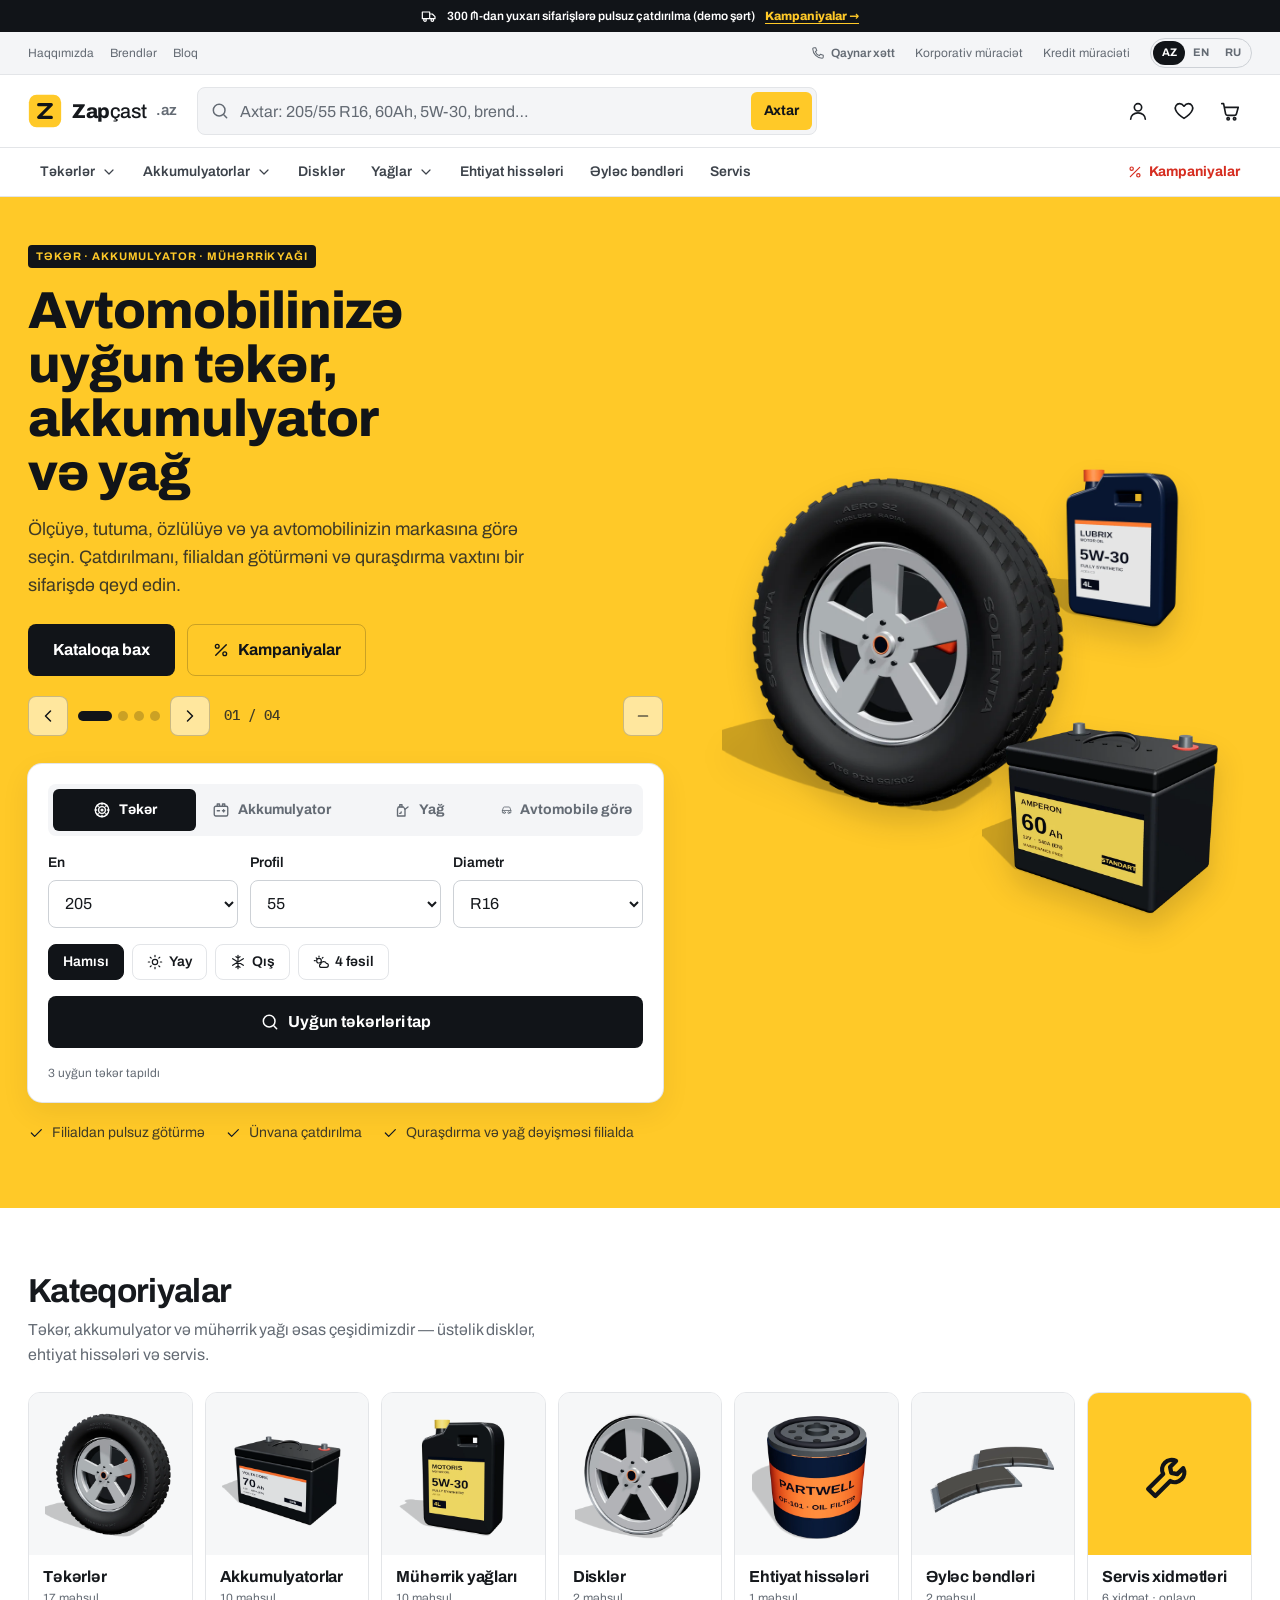
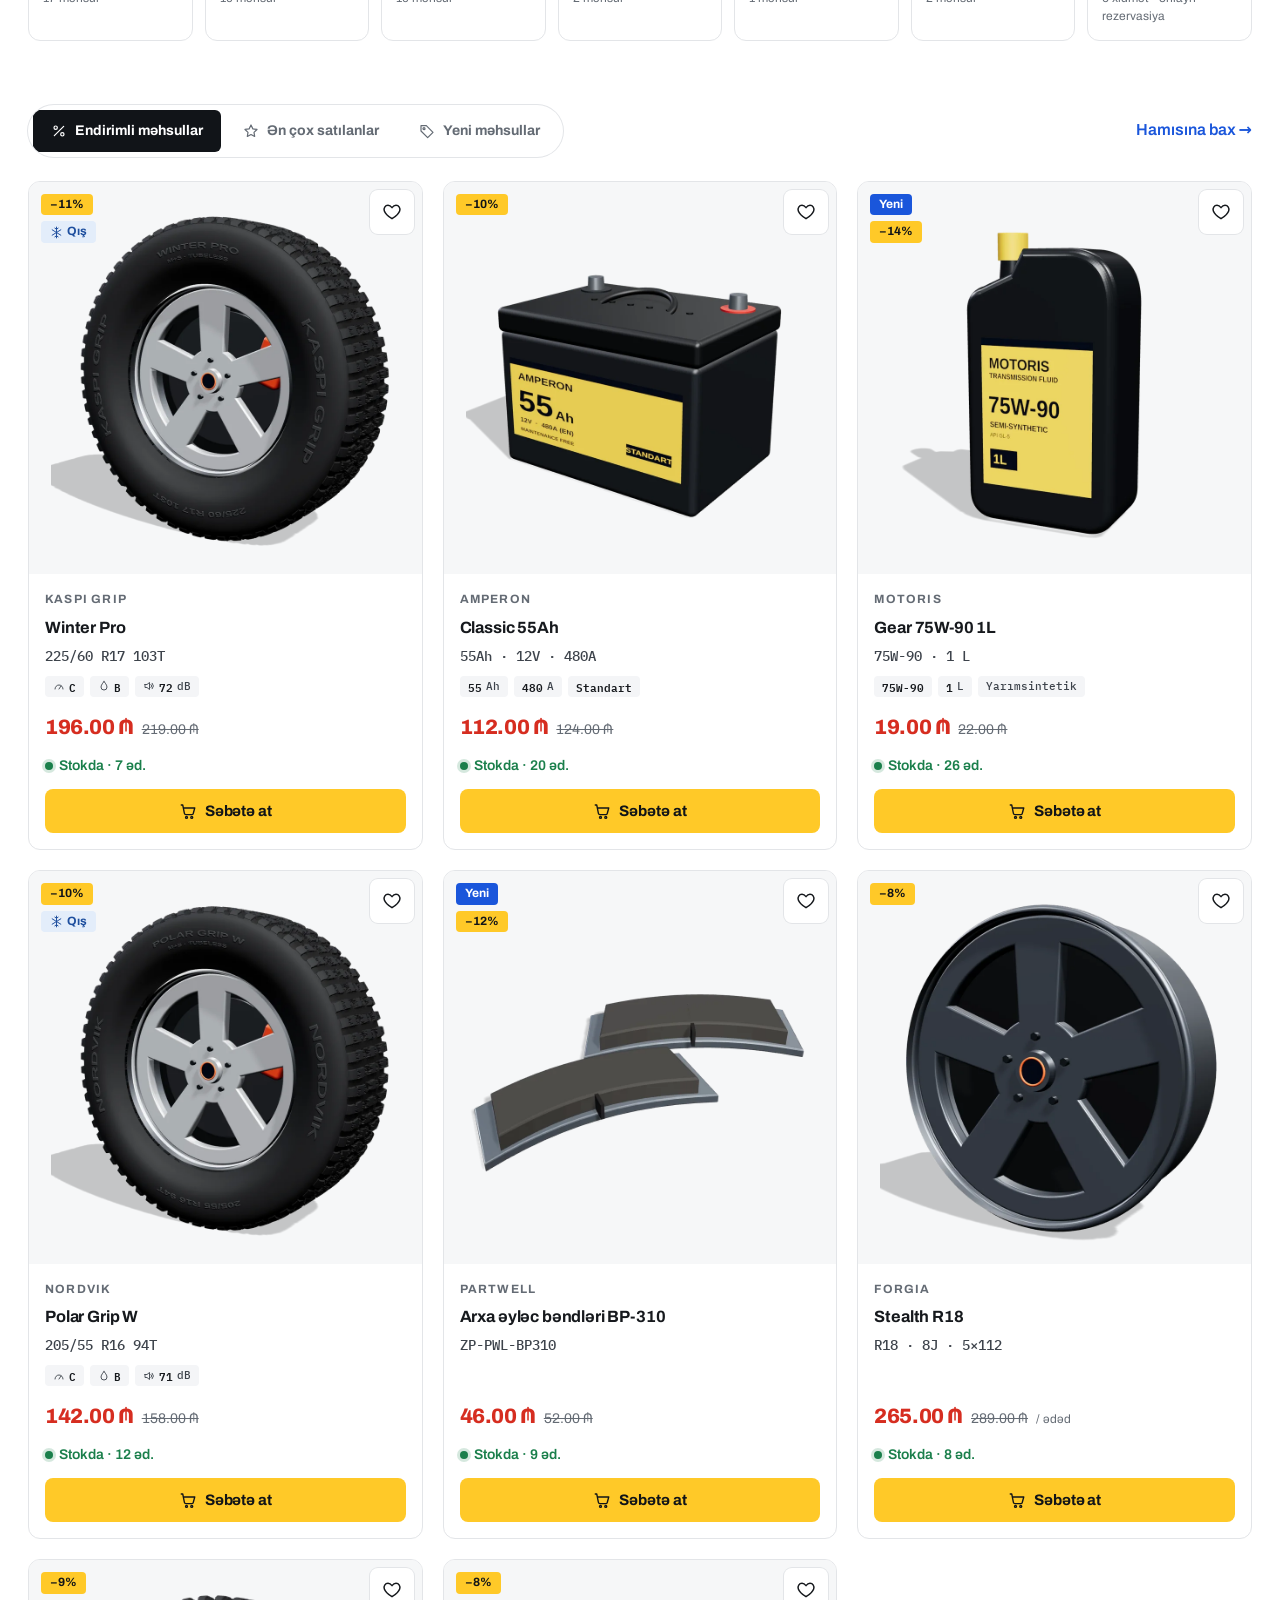
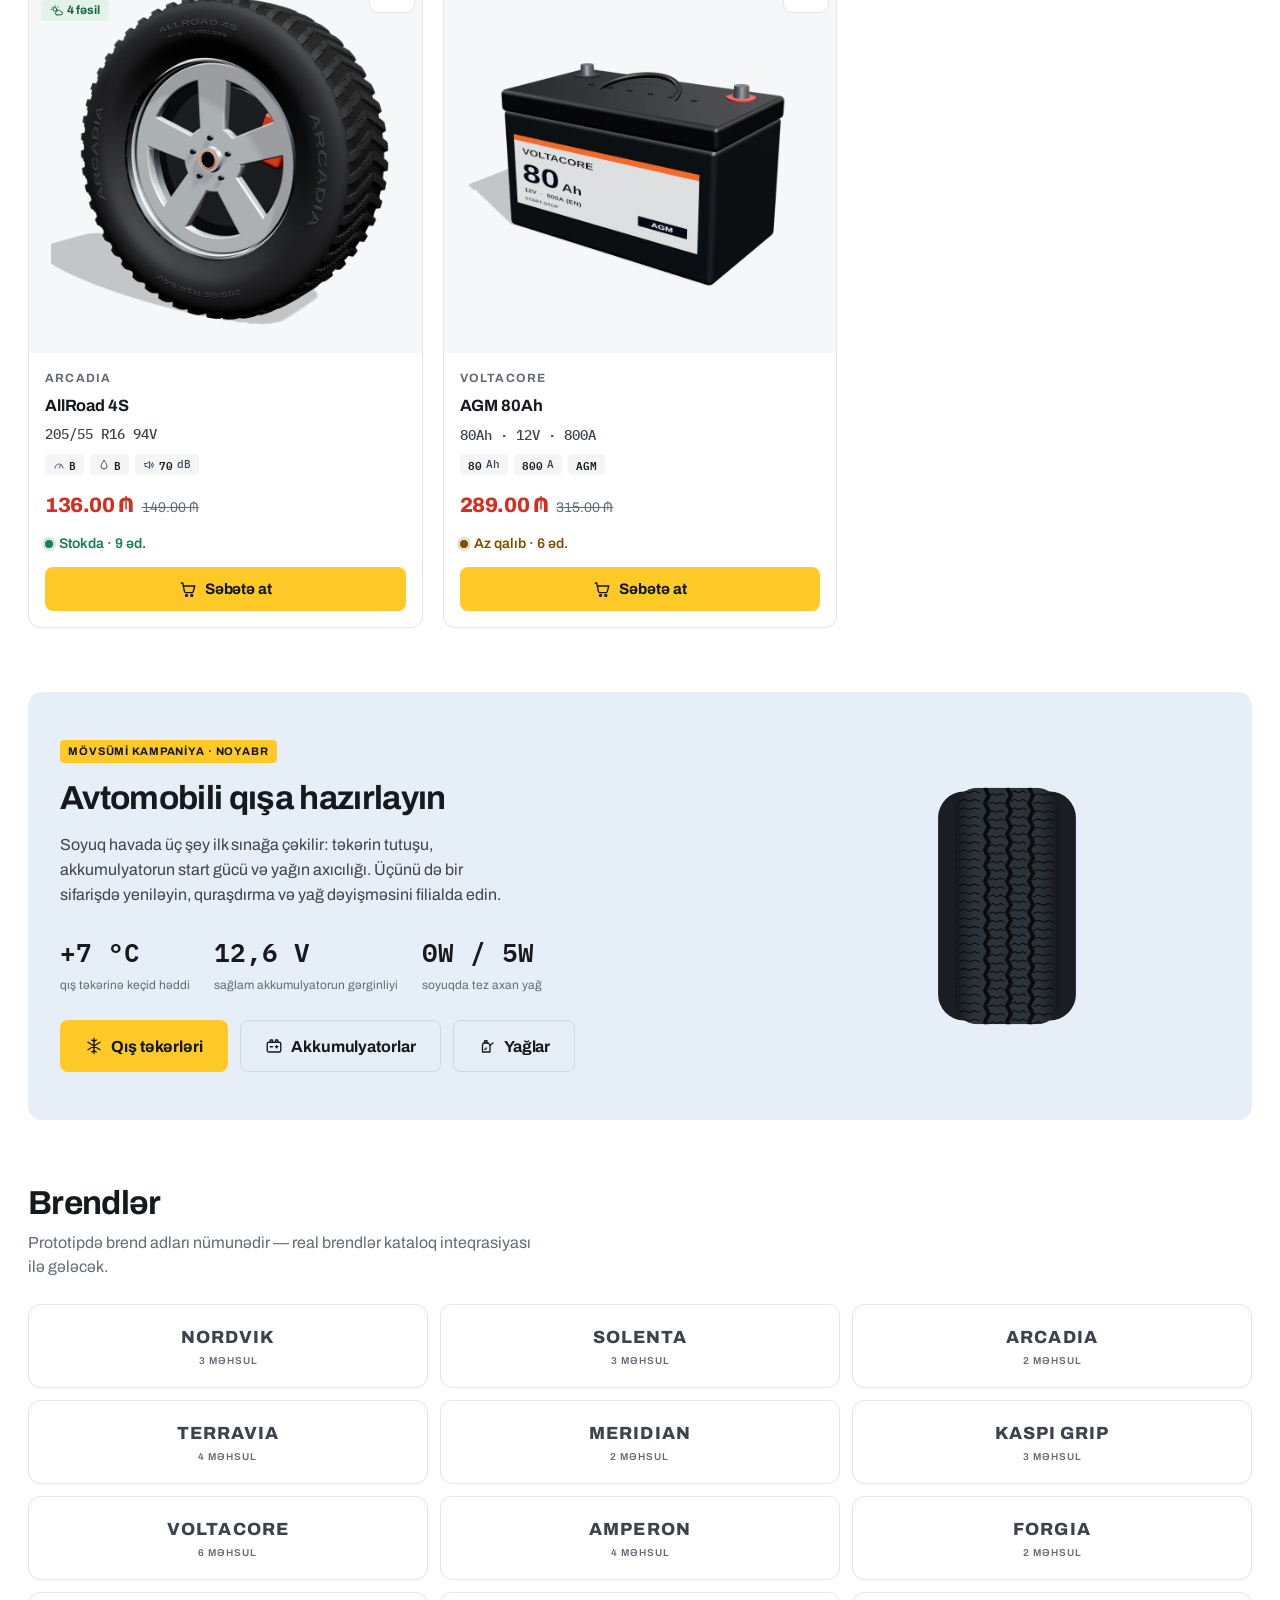
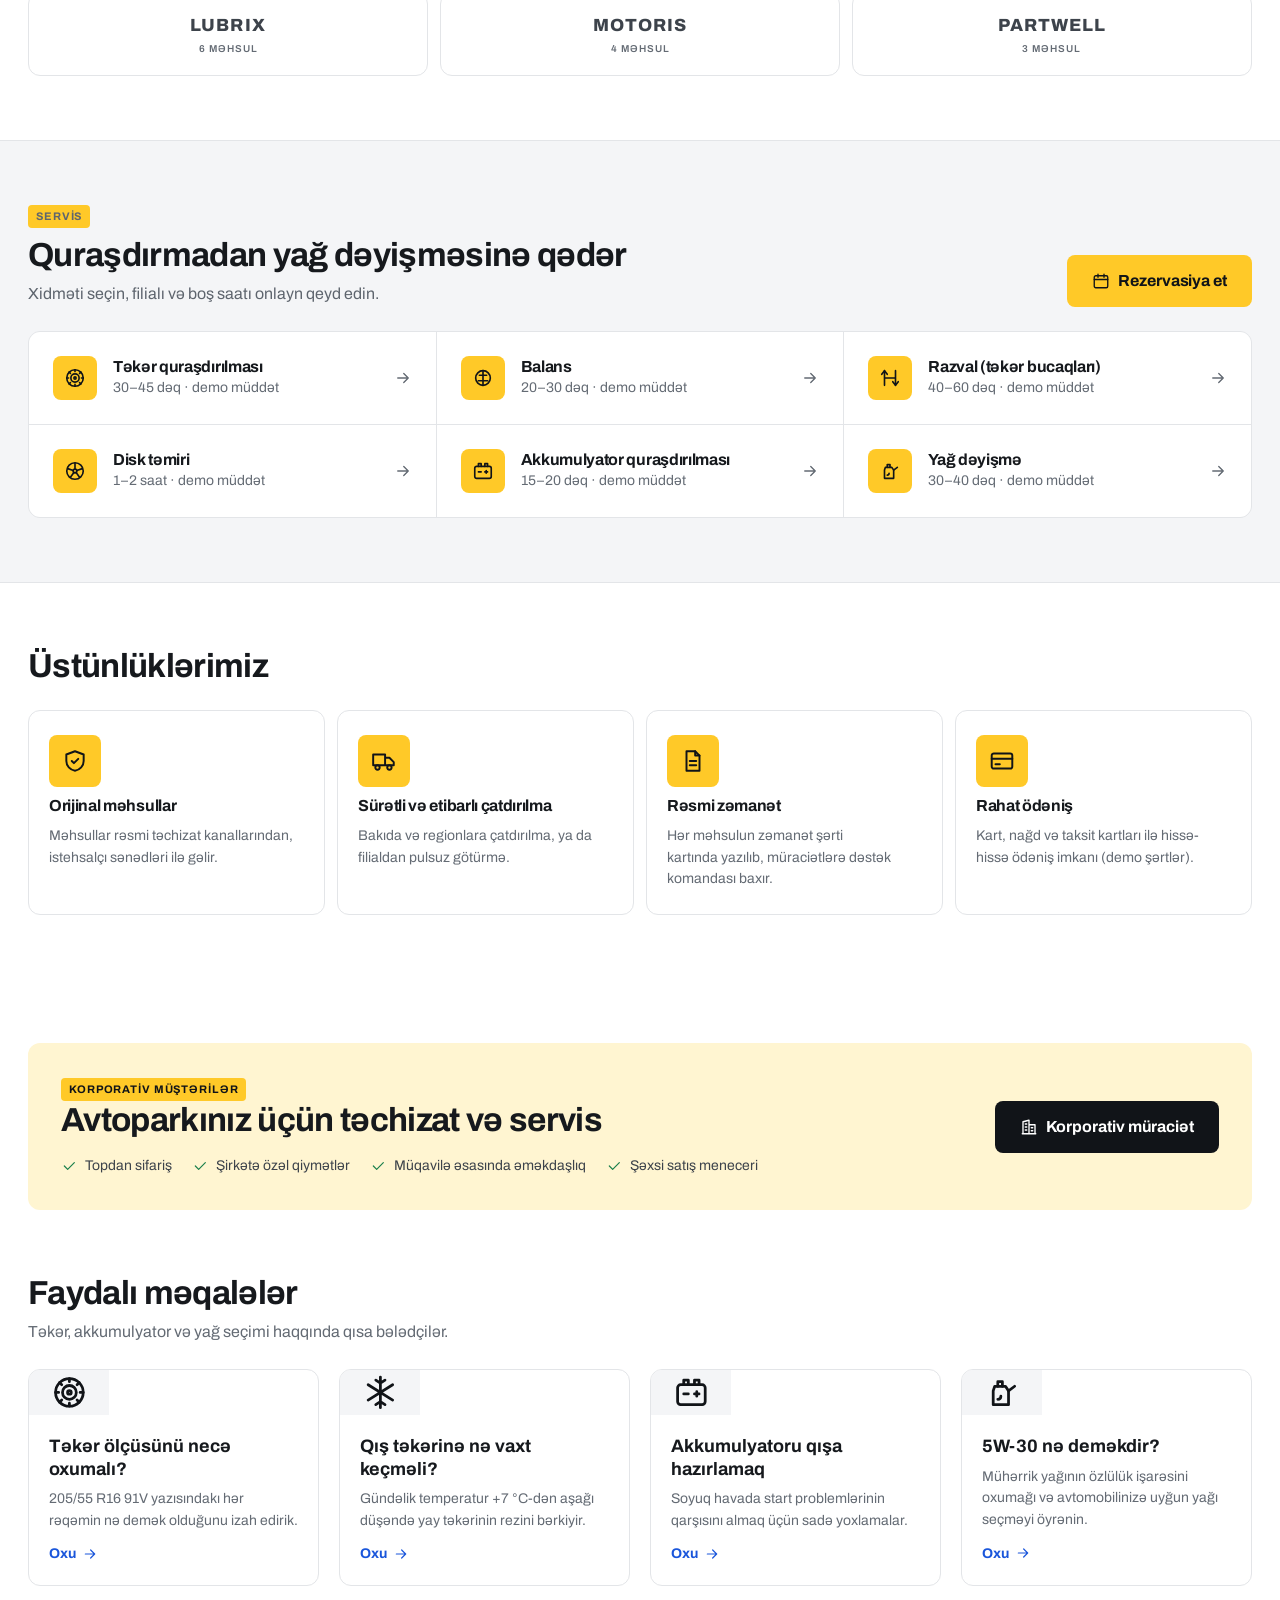
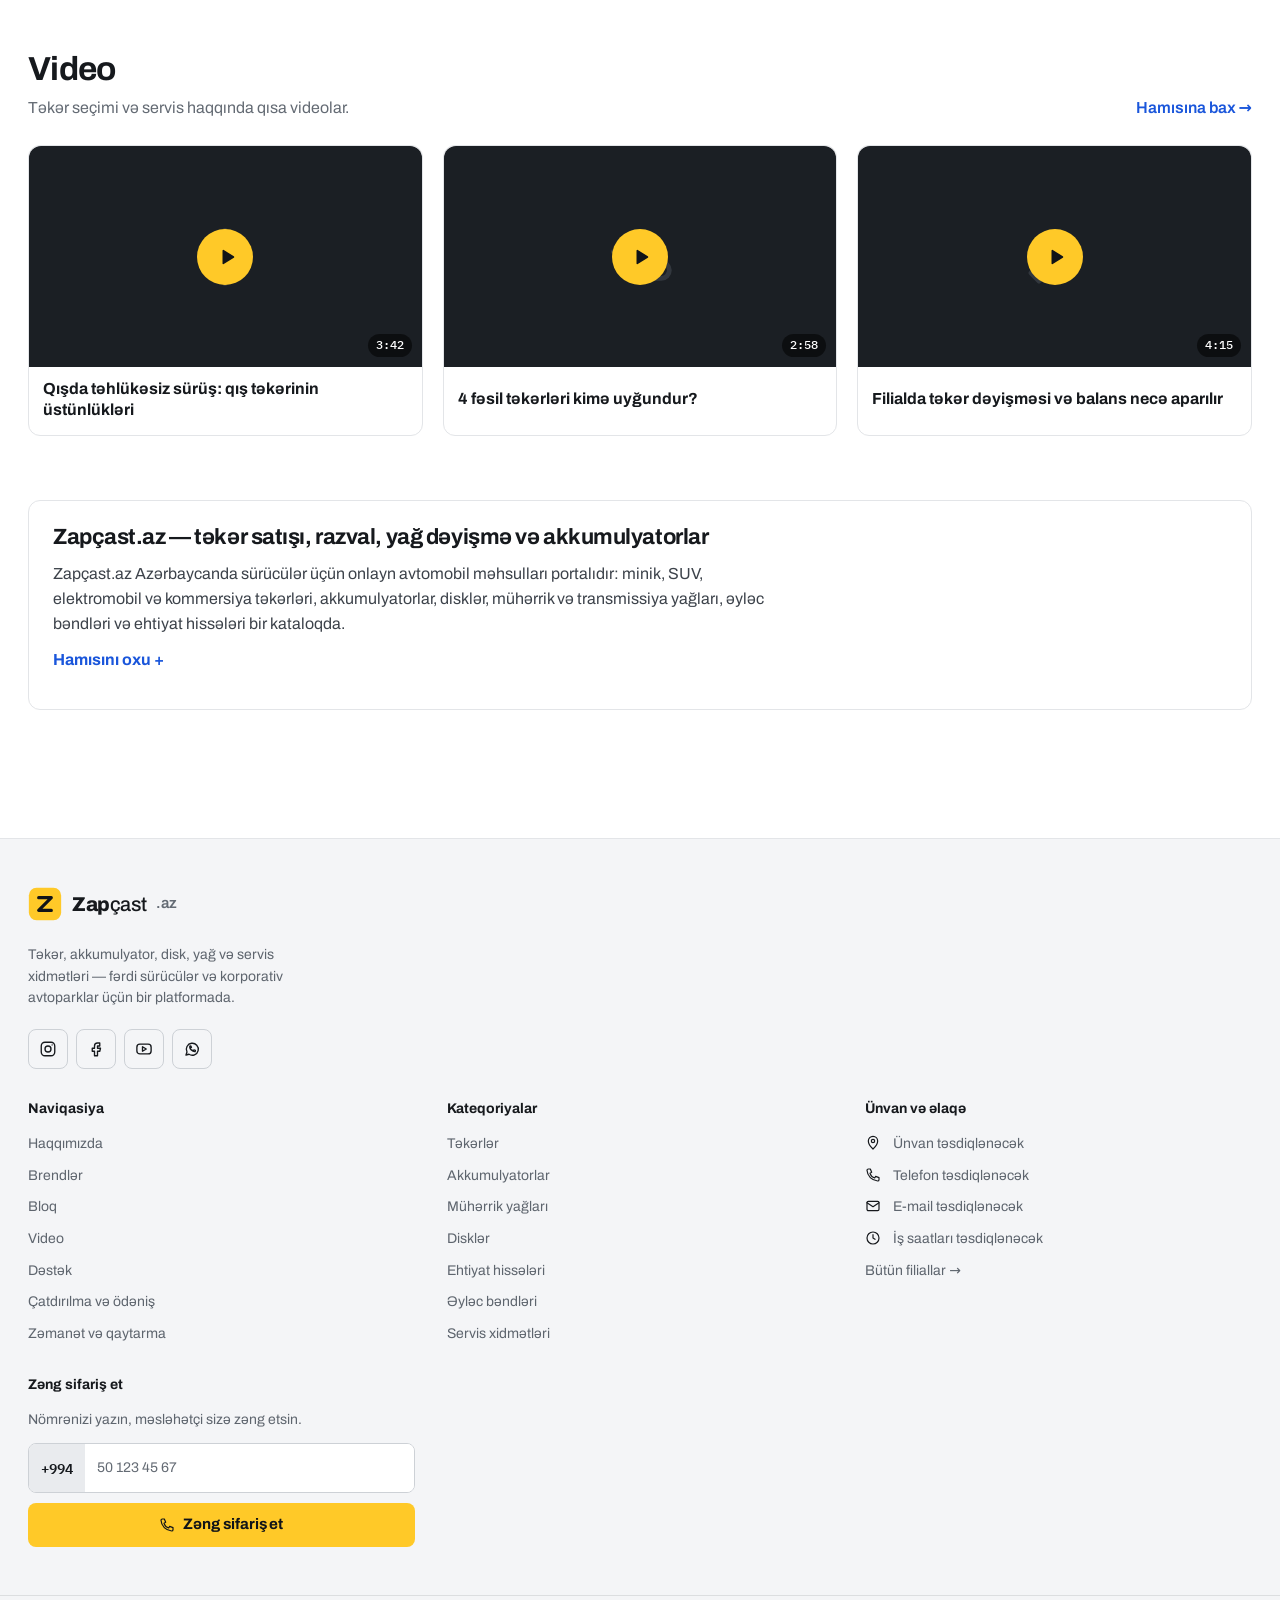
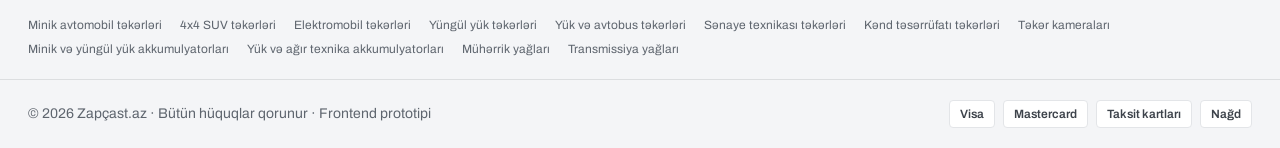
==== commit 9a800f9c: "second commit" ====
--- a/index.html
+++ b/index.html
@@ -14,11 +14,10 @@
 <meta property="og:url" content="https://zapcast.az/">
 <meta property="og:locale" content="az_AZ">
 <meta name="twitter:card" content="summary_large_image">
-<meta name="theme-color" content="#0B1220">
-<link rel="icon" href="data:image/svg+xml,%3Csvg xmlns=%27http://www.w3.org/2000/svg%27 viewBox=%270 0 40 40%27%3E%3Ccircle cx=%2720%27 cy=%2720%27 r=%2718%27 fill=%27%230B1220%27 stroke=%27%23FF5A1F%27 stroke-width=%273%27/%3E%3Ccircle cx=%2720%27 cy=%2720%27 r=%277%27 fill=%27%23F2F5F8%27/%3E%3C/svg%3E">
-<link rel="preconnect" href="https://fonts.googleapis.com">
-<link rel="preconnect" href="https://fonts.gstatic.com" crossorigin>
-<link rel="stylesheet" href="https://fonts.googleapis.com/css2?family=IBM+Plex+Mono:wght@500;600&family=Inter:wght@400;500;600;700&family=Manrope:wght@600;700;800&display=swap">
+<meta name="theme-color" content="#FFC928">
+<link rel="icon" href="data:image/svg+xml,%3Csvg xmlns=%27http://www.w3.org/2000/svg%27 viewBox=%270 0 40 40%27%3E%3Ccircle cx=%2720%27 cy=%2720%27 r=%2718%27 fill=%27%23FFC928%27/%3E%3Cpath d=%27M13 13h14L13 27h14%27 fill=%27none%27 stroke=%27%23111418%27 stroke-width=%273.6%27 stroke-linecap=%27round%27 stroke-linejoin=%27round%27/%3E%3C/svg%3E">
+<link rel="preload" href="assets/fonts/archivo-latin-wdth-normal.woff2" as="font" type="font/woff2" crossorigin>
+<link rel="stylesheet" href="css/fonts.css">
 <link rel="stylesheet" href="css/variables.css">
 <link rel="stylesheet" href="css/reset.css">
 <link rel="stylesheet" href="css/base.css">
@@ -26,6 +25,7 @@
 <link rel="stylesheet" href="css/components.css">
 <link rel="stylesheet" href="css/pages.css">
 <link rel="stylesheet" href="css/responsive.css">
+<link rel="stylesheet" href="css/theme.css">
 </head>
 <body>
 <div data-component="header"></div>
@@ -33,10 +33,47 @@
 <section class="hero" aria-labelledby="hero-title">
   <div class="container hero__inner">
     <div class="hero__copy">
-      <p class="eyebrow">Təkər · Akkumulyator · Mühərrik yağı</p>
-      <h1 id="hero-title">Avtomobilinizə uyğun təkər, akkumulyator və yağ</h1>
-      <p class="hero__lede">Ölçüyə, tutuma, özlülüyə və ya sadəcə avtomobilinizin markasına görə seçin. Çatdırılmanı, filialdan götürməni və quraşdırma vaxtını bir sifarişdə qeyd edin.</p>
-      <div class="finder" data-finder>
+      <div class="slider" data-slider aria-roledescription="karusel" aria-label="Kampaniyalar">
+        <div class="slider__slides" aria-live="off">
+          <div class="slide is-active" data-tone="yellow" data-art="0" role="group" aria-roledescription="slayd" aria-label="1 / 4">
+            <p class="eyebrow">Təkər · Akkumulyator · Mühərrik yağı</p>
+            <h1 id="hero-title">Avtomobilinizə uyğun təkər, akkumulyator və yağ</h1>
+            <p class="hero__lede">Ölçüyə, tutuma, özlülüyə və ya avtomobilinizin markasına görə seçin. Çatdırılmanı, filialdan götürməni və quraşdırma vaxtını bir sifarişdə qeyd edin.</p>
+            <div class="cluster"><a class="btn btn--primary btn--lg" href="catalog.html">Kataloqa bax</a><a class="btn btn--on-band btn--lg" href="catalog.html?sale=1"><span data-icon="percent" data-size="18"></span>Kampaniyalar</a></div>
+          </div>
+          <div class="slide" data-tone="sky" data-art="1" role="group" aria-roledescription="slayd" aria-label="2 / 4">
+            <p class="eyebrow">Qış kampaniyası · Noyabr</p>
+            <h2 class="slide__title">Qış təkərlərində 11%-dək endirim</h2>
+            <p class="hero__lede">Seçilmiş qış modelləri kampaniya qiyməti ilə. Quraşdırma və balans vaxtını eyni sifarişdə seçin.</p>
+            <div class="cluster"><a class="btn btn--dark btn--lg" href="catalog.html?cat=tyres&amp;season=winter"><span data-icon="snow" data-size="18"></span>Qış təkərlərinə bax</a><a class="btn btn--on-band btn--lg" href="booking.html?service=mount">Quraşdırma vaxtı seç</a></div>
+          </div>
+          <div class="slide" data-tone="grey" data-art="2" role="group" aria-roledescription="slayd" aria-label="3 / 4">
+            <p class="eyebrow">Akkumulyatorlar</p>
+            <h2 class="slide__title">Soyuq səhərdə də ilk cəhddə start</h2>
+            <p class="hero__lede">Standart, EFB və AGM akkumulyatorlar — start-stop sistemli avtomobillər daxil. Filialda quraşdırma bir neçə dəqiqə çəkir.</p>
+            <div class="cluster"><a class="btn btn--primary btn--lg" href="catalog.html?cat=batteries"><span data-icon="battery" data-size="18"></span>Akkumulyatorlara bax</a><a class="btn btn--on-band btn--lg" href="booking.html?service=battery">Quraşdırmaya yazıl</a></div>
+          </div>
+          <div class="slide" data-tone="mint" data-art="3" role="group" aria-roledescription="slayd" aria-label="4 / 4">
+            <p class="eyebrow">Mühərrik yağları</p>
+            <h2 class="slide__title">Yağ və filtr — bir vizitdə dəyişmə</h2>
+            <p class="hero__lede">0W-20-dən 10W-40-a qədər mühərrik yağları, transmissiya mayeləri və filtrlər. Dəyişməni filialda onlayn rezerv edin.</p>
+            <div class="cluster"><a class="btn btn--primary btn--lg" href="catalog.html?cat=oils"><span data-icon="oil" data-size="18"></span>Yağlara bax</a><a class="btn btn--on-band btn--lg" href="booking.html?service=oil">Yağ dəyişməyə yazıl</a></div>
+          </div>
+        </div>
+        <div class="slider__controls">
+          <button type="button" class="slider__btn" data-slide-prev aria-label="Əvvəlki slayd"><span data-icon="chevron-left" data-size="20"></span></button>
+          <div class="slider__dots" role="group" aria-label="Slayd seçimi">
+            <button type="button" aria-label="1-ci slayd" aria-current="true" data-slide-to="0"></button>
+            <button type="button" aria-label="2-ci slayd" data-slide-to="1"></button>
+            <button type="button" aria-label="3-cü slayd" data-slide-to="2"></button>
+            <button type="button" aria-label="4-cü slayd" data-slide-to="3"></button>
+          </div>
+          <button type="button" class="slider__btn" data-slide-next aria-label="Növbəti slayd"><span data-icon="chevron-right" data-size="20"></span></button>
+          <span class="slider__count mono" data-slide-count>01 / 04</span>
+          <button type="button" class="slider__btn slider__pause" data-slide-pause aria-label="Avtomatik keçidi dayandır" aria-pressed="false"><span data-icon="minus" data-size="16"></span></button>
+        </div>
+      </div>
+      <div class="finder" id="finder" data-finder>
         <div class="seg seg--4" role="tablist" aria-label="Nə axtarırsınız?">
           <button type="button" role="tab" id="tab-size" aria-controls="panel-size" aria-selected="true"><span data-icon="tyre" data-size="18"></span>Təkər</button>
           <button type="button" role="tab" id="tab-bat" aria-controls="panel-bat" aria-selected="false" tabindex="-1"><span data-icon="battery" data-size="18"></span>Akkumulyator</button>
@@ -114,14 +151,12 @@
       </ul>
     </div>
     <div class="hero__visual">
-      <div class="hero__trio" data-hero-trio aria-hidden="true">
-        <span class="hero__trio-tyre"></span><span class="hero__trio-oil"></span><span class="hero__trio-battery"></span>
-      </div>
-      <dl class="need-strip" aria-label="Seçim üçün bilməli olduğunuz 3 göstərici">
-        <div><dt>Təkər ölçüsü</dt><dd class="mono">205/55 R16</dd><span>yan divarda yazılır</span></div>
-        <div><dt>Akkumulyator</dt><dd class="mono">60 Ah</dd><span>tutum, etiketdə yazılır</span></div>
-        <div><dt>Yağ özlülüyü</dt><dd class="mono">5W-30</dd><span>istifadəçi kitabçasında</span></div>
-      </dl>
+      <div class="hero__art" data-slider-art aria-hidden="true">
+        <div class="art is-active" data-art-panel="0"><img class="art__main" src="assets/images/products/t2.webp" alt=""><img class="art__b" src="assets/images/products/b8.webp" alt=""><img class="art__c" src="assets/images/products/o1.webp" alt=""></div>
+        <div class="art" data-art-panel="1"><img class="art__hero" src="assets/images/products/t7.webp" alt=""><span class="art__tag">−11%</span></div>
+        <div class="art" data-art-panel="2"><img class="art__main art__main--wide" src="assets/images/products/b5.webp" alt=""><img class="art__b art__b--low" src="assets/images/products/b4.webp" alt=""></div>
+        <div class="art" data-art-panel="3"><img class="art__main art__main--narrow" src="assets/images/products/o5.webp" alt=""><img class="art__b art__b--small" src="assets/images/products/p1.webp" alt=""><img class="art__c art__c--low" src="assets/images/products/o4.webp" alt=""></div>
+      </div>
     </div>
   </div>
 </section>
@@ -130,6 +165,23 @@
   <div class="container">
     <div class="section-head"><div class="section-head__text"><h2 id="cats-title">Kateqoriyalar</h2><p>Təkər, akkumulyator və mühərrik yağı əsas çeşidimizdir — üstəlik disklər, ehtiyat hissələri və servis.</p></div></div>
     <div class="bento" data-categories></div>
+  </div>
+</section>
+
+<section class="section section--flush-top" aria-labelledby="prod-title">
+  <div class="container">
+    <h2 class="sr-only" id="prod-title">Məhsullar</h2>
+    <div class="product-tabs" data-product-tabs>
+      <div class="product-tabs__bar">
+        <div class="seg-tabs" role="tablist" aria-label="Məhsul seçimi">
+          <button type="button" role="tab" id="pt-sale" aria-controls="pt-panel" aria-selected="true" data-ptab="sale"><span data-icon="percent" data-size="16"></span>Endirimli məhsullar</button>
+          <button type="button" role="tab" id="pt-best" aria-controls="pt-panel" aria-selected="false" tabindex="-1" data-ptab="best"><span data-icon="star" data-size="16"></span>Ən çox satılanlar</button>
+          <button type="button" role="tab" id="pt-new" aria-controls="pt-panel" aria-selected="false" tabindex="-1" data-ptab="new"><span data-icon="tag" data-size="16"></span>Yeni məhsullar</button>
+        </div>
+        <a class="link" href="catalog.html?sale=1" data-ptab-all>Hamısına bax →</a>
+      </div>
+      <div class="product-grid" id="pt-panel" role="tabpanel" aria-labelledby="pt-sale" data-ptab-grid></div>
+    </div>
   </div>
 </section>
 
@@ -156,42 +208,10 @@
   </div>
 </section>
 
-<section class="section section--flush-top" aria-labelledby="pop-title">
-  <div class="container">
-    <div class="section-head"><div class="section-head__text"><h2 id="pop-title">Populyar məhsullar</h2><p>Ən çox baxılan və stokda olan modellər — kateqoriya seçin.</p></div><a class="link" href="catalog.html?sort=popular" data-popular-link>Hamısına bax →</a></div>
-    <div class="chip-row popular-tabs" role="group" aria-label="Kateqoriya" data-popular-tabs>
-      <button type="button" class="chip" aria-pressed="true" data-pop="">Hamısı</button>
-      <button type="button" class="chip" aria-pressed="false" data-pop="tyres"><span data-icon="tyre" data-size="16"></span>Təkərlər</button>
-      <button type="button" class="chip" aria-pressed="false" data-pop="batteries"><span data-icon="battery" data-size="16"></span>Akkumulyatorlar</button>
-      <button type="button" class="chip" aria-pressed="false" data-pop="oils"><span data-icon="oil" data-size="16"></span>Yağlar</button>
-    </div>
-    <div class="product-grid" data-popular aria-live="polite"></div>
-  </div>
-</section>
-
-<section class="section section--flush-top" aria-labelledby="sale-title">
-  <div class="container">
-    <div class="section-head"><div class="section-head__text"><h2 id="sale-title">Endirimli məhsullar</h2><p>Köhnə qiymət üstündən xətt çəkilərək göstərilir. Prototipdə qiymətlər nümunədir.</p></div><a class="link" href="catalog.html">Kataloqa keç →</a></div>
-    <div class="product-grid" data-sale></div>
-  </div>
-</section>
-
-<section class="section section--flush-top" aria-labelledby="brands-title">
+<section class="section section--flush-top" id="brands" aria-labelledby="brands-title">
   <div class="container">
     <div class="section-head"><div class="section-head__text"><h2 id="brands-title">Brendlər</h2><p>Prototipdə brend adları nümunədir — real brendlər kataloq inteqrasiyası ilə gələcək.</p></div></div>
     <div class="brand-strip" data-brands></div>
-  </div>
-</section>
-
-<section class="section section--flush-top" aria-labelledby="why-title">
-  <div class="container">
-    <div class="section-head"><div class="section-head__text"><h2 id="why-title">Niyə Zapçast?</h2></div></div>
-    <div class="why">
-      <div class="why__item"><span class="why__icon"><span data-icon="box" data-size="28"></span></span><h3>Geniş məhsul çeşidi</h3><p>Təkər, disk, akkumulyator, yağ və ehtiyat hissələri bir kataloqda, ölçü və avtomobil filtrləri ilə.</p></div>
-      <div class="why__item"><span class="why__icon"><span data-icon="store" data-size="28"></span></span><h3>Filialdan götürmə</h3><p>Sifarişi yaxın filialdan pulsuz götürün, istəsəniz elə orada quraşdırın.</p></div>
-      <div class="why__item"><span class="why__icon"><span data-icon="truck" data-size="28"></span></span><h3>Ünvana çatdırılma</h3><p>Təkər dəstini qapınıza qədər çatdırırıq. Tarif sifariş zamanı aydın göstərilir.</p></div>
-      <div class="why__item"><span class="why__icon"><span data-icon="shield" data-size="28"></span></span><h3>Zəmanət və dəstək</h3><p>Hər məhsulun zəmanət şərti kartında yazılıb, sualınız olanda dəstək komandası kömək edir.</p></div>
-    </div>
   </div>
 </section>
 
@@ -202,6 +222,18 @@
       <a class="btn btn--primary btn--lg" href="booking.html"><span data-icon="calendar" data-size="18"></span>Rezervasiya et</a>
     </div>
     <div class="service-tiles" data-service-tiles></div>
+  </div>
+</section>
+
+<section class="section section--flush-top" aria-labelledby="why-title">
+  <div class="container">
+    <div class="section-head"><div class="section-head__text"><h2 id="why-title">Üstünlüklərimiz</h2></div></div>
+    <div class="why">
+      <div class="why__item"><span class="why__icon"><span data-icon="shield" data-size="26"></span></span><h3>Orijinal məhsullar</h3><p>Məhsullar rəsmi təchizat kanallarından, istehsalçı sənədləri ilə gəlir.</p></div>
+      <div class="why__item"><span class="why__icon"><span data-icon="truck" data-size="26"></span></span><h3>Sürətli və etibarlı çatdırılma</h3><p>Bakıda və regionlara çatdırılma, ya da filialdan pulsuz götürmə.</p></div>
+      <div class="why__item"><span class="why__icon"><span data-icon="doc" data-size="26"></span></span><h3>Rəsmi zəmanət</h3><p>Hər məhsulun zəmanət şərti kartında yazılıb, müraciətlərə dəstək komandası baxır.</p></div>
+      <div class="why__item"><span class="why__icon"><span data-icon="card" data-size="26"></span></span><h3>Rahat ödəniş</h3><p>Kart, nağd və taksit kartları ilə hissə-hissə ödəniş imkanı (demo şərtlər).</p></div>
+    </div>
   </div>
 </section>
 
@@ -227,6 +259,35 @@
   <div class="container">
     <div class="section-head"><div class="section-head__text"><h2 id="blog-title">Faydalı məqalələr</h2><p>Təkər, akkumulyator və yağ seçimi haqqında qısa bələdçilər.</p></div></div>
     <div class="grid-4" data-articles></div>
+  </div>
+</section>
+
+<section class="section section--flush-top" id="video" aria-labelledby="video-title">
+  <div class="container">
+    <div class="section-head"><div class="section-head__text"><h2 id="video-title">Video</h2><p>Təkər seçimi və servis haqqında qısa videolar.</p></div><button type="button" class="link link-btn" data-video-all>Hamısına bax →</button></div>
+    <div class="grid-3" data-videos></div>
+  </div>
+</section>
+
+<section class="section section--flush-top" aria-labelledby="seo-title">
+  <div class="container">
+    <article class="seo-text panel">
+      <h2 id="seo-title">Zapçast.az — təkər satışı, razval, yağ dəyişmə və akkumulyatorlar</h2>
+      <p>Zapçast.az Azərbaycanda sürücülər üçün onlayn avtomobil məhsulları portalıdır: minik, SUV, elektromobil və kommersiya təkərləri, akkumulyatorlar, disklər, mühərrik və transmissiya yağları, əyləc bəndləri və ehtiyat hissələri bir kataloqda.</p>
+      <details class="seo-text__more">
+        <summary><span class="seo-text__open">Hamısını oxu +</span><span class="seo-text__close">Bağla −</span></summary>
+        <div class="prose">
+          <h3>Geniş təkər seçimi və düzgün ölçü</h3>
+          <p>Yay təkərləri isti havada quru və yaş asfaltda dəqiq idarəetmə verir. Qış təkərləri +7 °C-dən aşağı temperaturda, qar və buzda tutuşu artırır. 4 fəsil təkərləri mülayim iqlimdə il boyu istifadə üçün kompromis seçimdir. Ölçüyə, avtomobilə və mövsümə görə filtrlər düzgün təkəri tez tapmağa kömək edir.</p>
+          <h3>Disklər</h3>
+          <p>Alüminium ərinti, polad və döymə disklər həm görünüş, həm də idarəetmə üçün seçilir. Disk seçərkən diametr, en, PCD, ET və mərkəz dəliyi (DIA) avtomobilə uyğun olmalıdır.</p>
+          <h3>Mühərrik yağları və akkumulyatorlar</h3>
+          <p>Yağ seçimində istehsalçının tövsiyə etdiyi özlülük (məsələn 5W-30) və standart əsasdır. Akkumulyator seçərkən tutum (Ah), soyuq start cərəyanı (A) və texnologiya — standart, EFB və ya AGM — avtomobilin sisteminə uyğun olmalıdır.</p>
+          <h3>Çatdırılma və ödəniş</h3>
+          <p>Bakıda və regionlara çatdırılma, ya da filialdan götürmə mümkündür. Ödəniş kartla onlayn, təhvil zamanı nağd və ya taksit kartları ilə edilə bilər. Prototipdə tariflər və şərtlər nümunədir.</p>
+        </div>
+      </details>
+    </article>
   </div>
 </section>
 </main>
--- a/css/fonts.css
+++ b/css/fonts.css
@@ -0,0 +1,52 @@
+/* Self-hosted fonts (no external font requests). Archivo is variable on
+   weight (100–900) and width (62–125%), covering Azerbaijani incl. ə and ₼. */
+@font-face {
+  font-family: "Archivo";
+  font-style: normal;
+  font-display: swap;
+  font-weight: 100 900;
+  font-stretch: 62% 125%;
+  src: url(../assets/fonts/archivo-latin-ext-wdth-normal.woff2) format("woff2-variations"), url(../assets/fonts/archivo-latin-ext-wdth-normal.woff2) format("woff2");
+  unicode-range: U+0100-02BA, U+02BD-02C5, U+02C7-02CC, U+02CE-02D7, U+02DD-02FF, U+0304, U+0308, U+0329, U+1D00-1DBF, U+1E00-1E9F, U+1EF2-1EFF, U+2020, U+20A0-20AB, U+20AD-20C0, U+2113, U+2C60-2C7F, U+A720-A7FF;
+}
+@font-face {
+  font-family: "Archivo";
+  font-style: normal;
+  font-display: swap;
+  font-weight: 100 900;
+  font-stretch: 62% 125%;
+  src: url(../assets/fonts/archivo-latin-wdth-normal.woff2) format("woff2-variations"), url(../assets/fonts/archivo-latin-wdth-normal.woff2) format("woff2");
+  unicode-range: U+0000-00FF, U+0131, U+0152-0153, U+02BB-02BC, U+02C6, U+02DA, U+02DC, U+0304, U+0308, U+0329, U+2000-206F, U+20AC, U+2122, U+2191, U+2193, U+2212, U+2215, U+FEFF, U+FFFD;
+}
+@font-face {
+  font-family: "IBM Plex Mono";
+  font-style: normal;
+  font-display: swap;
+  font-weight: 500;
+  src: url(../assets/fonts/ibm-plex-mono-latin-ext-500-normal.woff2) format("woff2");
+  unicode-range: U+0100-02BA, U+02BD-02C5, U+02C7-02CC, U+02CE-02D7, U+02DD-02FF, U+0304, U+0308, U+0329, U+1D00-1DBF, U+1E00-1E9F, U+1EF2-1EFF, U+2020, U+20A0-20AB, U+20AD-20C0, U+2113, U+2C60-2C7F, U+A720-A7FF;
+}
+@font-face {
+  font-family: "IBM Plex Mono";
+  font-style: normal;
+  font-display: swap;
+  font-weight: 500;
+  src: url(../assets/fonts/ibm-plex-mono-latin-500-normal.woff2) format("woff2");
+  unicode-range: U+0000-00FF, U+0131, U+0152-0153, U+02BB-02BC, U+02C6, U+02DA, U+02DC, U+0304, U+0308, U+0329, U+2000-206F, U+20AC, U+2122, U+2191, U+2193, U+2212, U+2215, U+FEFF, U+FFFD;
+}
+@font-face {
+  font-family: "IBM Plex Mono";
+  font-style: normal;
+  font-display: swap;
+  font-weight: 600;
+  src: url(../assets/fonts/ibm-plex-mono-latin-ext-600-normal.woff2) format("woff2");
+  unicode-range: U+0100-02BA, U+02BD-02C5, U+02C7-02CC, U+02CE-02D7, U+02DD-02FF, U+0304, U+0308, U+0329, U+1D00-1DBF, U+1E00-1E9F, U+1EF2-1EFF, U+2020, U+20A0-20AB, U+20AD-20C0, U+2113, U+2C60-2C7F, U+A720-A7FF;
+}
+@font-face {
+  font-family: "IBM Plex Mono";
+  font-style: normal;
+  font-display: swap;
+  font-weight: 600;
+  src: url(../assets/fonts/ibm-plex-mono-latin-600-normal.woff2) format("woff2");
+  unicode-range: U+0000-00FF, U+0131, U+0152-0153, U+02BB-02BC, U+02C6, U+02DA, U+02DC, U+0304, U+0308, U+0329, U+2000-206F, U+20AC, U+2122, U+2191, U+2193, U+2212, U+2215, U+FEFF, U+FFFD;
+}
--- a/css/variables.css
+++ b/css/variables.css
@@ -1,83 +1,94 @@
 /* =====================================================================
-   Zapçast — design tokens (2026 refresh)
-   Layout concept: deep "ink" bands with a soft signal-orange glow frame
-   a cool concrete floor; content sits on large, borderless soft-radius
-   surfaces arranged as a bento grid.
+   Zapçast — design tokens ("Daylight" theme)
+   Layout concept: a bright retail floor — white pages, light-grey
+   bands, flat 1px-bordered cards — with workshop yellow as the single
+   brand colour and near-black ink for type and selected states.
+   The theme is deliberately light-only.
    ===================================================================== */
 :root {
+  color-scheme: light;
+
   /* Brand */
-  --accent: #FF5A1F;          /* signal orange */
-  --accent-strong: #E8470D;
-  --accent-soft: #FFE7DC;
-  --on-accent: #0E1726;
-  --cobalt: #2F5BFF;          /* links, focus */
-  --glow: rgba(255, 90, 31, 0.30);
+  --yellow: #FFC928;          /* workshop yellow — the brand colour */
+  --yellow-strong: #F2B705;
+  --yellow-soft: #FFF5D1;
+  --on-yellow: #111418;
+  --accent: #FFC928;          /* primary actions use the brand yellow */
+  --accent-strong: #F2B705;
+  --accent-soft: #FFF5D1;
+  --on-accent: #111418;
+  --cobalt: #1A56DB;          /* links, focus, "new" */
+  --sale: #D62D20;            /* campaign prices */
+  --ice: #E6EFF8;             /* winter campaign surface */
+  --mint: #E5F2EA;
+  --glow: rgba(0, 0, 0, 0);   /* no glows in this theme */
 
   /* Surfaces & text */
-  --bg: #F1F3F6;
+  --bg: #FFFFFF;
   --surface: #FFFFFF;
-  --surface-2: #ECEFF3;
-  --surface-3: #E1E6EC;
-  --media-bg: #EEF1F5;
-  --text: #0E1726;
-  --text-2: #334155;
-  --muted: #5E6B7A;
-  --border: #E1E6EC;
-  --border-strong: #C6CFD9;
-  --link: #2F5BFF;
+  --surface-2: #F4F5F7;
+  --surface-3: #E9EBEE;
+  --media-bg: #F6F7F8;
+  --text: #16191D;
+  --text-2: #3D434B;
+  --muted: #646B74;
+  --border: #E3E5E8;
+  --border-strong: #CDD1D6;
+  --link: #1A56DB;
 
-  /* Ink buttons / selected chips */
-  --ink: #0E1726;
-  --ink-hover: #1E2B40;
+  /* Ink (selected chips, dark buttons) */
+  --ink: #111418;
+  --ink-hover: #2A2F36;
   --on-ink: #FFFFFF;
 
   /* Status */
-  --success: #1A8754;
-  --success-bg: #E3F4EB;
-  --warning: #D99120;
-  --warning-ink: #855800;
-  --warning-bg: #FCF1DD;
-  --danger: #D23A2B;
-  --danger-bg: #FDE9E6;
+  --success: #1A7F4B;
+  --success-bg: #E4F3EA;
+  --warning: #C98A00;
+  --warning-ink: #7A5200;
+  --warning-bg: #FFF5D1;
+  --danger: #C62A1E;
+  --danger-bg: #FDECEA;
 
   /* Seasons */
-  --summer-bg: #FFF1D6;
-  --summer-ink: #8A5300;
-  --winter-bg: #E2ECFF;
-  --winter-ink: #1F4FB8;
-  --allseason-bg: #E2F4EA;
-  --allseason-ink: #1B6B45;
+  --summer-bg: #FFF1D1;
+  --summer-ink: #7F4E00;
+  --winter-bg: #E3EDFA;
+  --winter-ink: #1D4E9E;
+  --allseason-bg: #E3F3EA;
+  --allseason-ink: #1B6342;
 
-  /* Bands (ink sections) */
-  --band: #0B1220;
-  --band-2: #141E31;
-  --band-deep: #070C16;
-  --band-text: #F5F7FA;
-  --band-muted: #A3B0C2;
-  --band-line: rgba(255, 255, 255, 0.10);
+  /* Bands — light grey sections (header row, footer, page heads) */
+  --band: #F4F5F7;
+  --band-2: #E9EBEE;
+  --band-deep: #F4F5F7;
+  --band-text: #16191D;
+  --band-muted: #5E656E;
+  --band-line: rgba(17, 20, 24, 0.10);
   --band-field: #FFFFFF;
-  --band-field-text: #0E1726;
+  --band-field-text: #16191D;
 
-  /* Effects */
-  --overlay: rgba(7, 12, 22, 0.55);
-  --focus: #2F5BFF;
-  --toast-bg: #0E1726;
-  --toast-text: #F5F7FA;
-  --shadow-sm: 0 1px 2px rgba(14, 23, 38, .04), 0 2px 8px -2px rgba(14, 23, 38, .06);
-  --shadow-md: 0 14px 34px -14px rgba(14, 23, 38, .22);
-  --shadow-lg: 0 32px 64px -22px rgba(7, 12, 22, .40);
+  /* Effects — flat: rings instead of soft shadows */
+  --overlay: rgba(17, 20, 24, 0.45);
+  --focus: #1A56DB;
+  --toast-bg: #111418;
+  --toast-text: #FFFFFF;
+  --shadow-sm: 0 0 0 1px var(--border);
+  --shadow-md: 0 0 0 1px var(--border-strong), 0 6px 16px rgba(17, 20, 24, .06);
+  --shadow-lg: 0 0 0 1px var(--border), 0 14px 36px rgba(17, 20, 24, .14);
 
   /* Type */
-  --font-display: "Manrope", system-ui, -apple-system, "Segoe UI", Roboto, Arial, sans-serif;
-  --font-body: "Inter", system-ui, -apple-system, "Segoe UI", Roboto, Arial, sans-serif;
+  /* Archivo is self-hosted (css/fonts.css) and covers Azerbaijani incl. ə and ₼ */
+  --font-display: "Archivo", system-ui, -apple-system, "Segoe UI", Roboto, Arial, sans-serif;
+  --font-body: "Archivo", system-ui, -apple-system, "Segoe UI", Roboto, Arial, sans-serif;
   --font-mono: "IBM Plex Mono", ui-monospace, SFMono-Regular, Menlo, Consolas, monospace;
   --fs-xs: .75rem;
   --fs-sm: .875rem;
   --fs-md: 1rem;
   --fs-lg: 1.125rem;
   --fs-xl: 1.375rem;
-  --fs-2xl: clamp(1.6rem, 1.2rem + 1.5vw, 2.35rem);
-  --fs-3xl: clamp(2.15rem, 1.35rem + 3vw, 3.75rem);
+  --fs-2xl: clamp(1.5rem, 1.2rem + 1.1vw, 2.1rem);
+  --fs-3xl: clamp(2rem, 1.4rem + 2.4vw, 3.25rem);
 
   /* Spacing (4px base) */
   --sp-1: 4px;
@@ -88,13 +99,13 @@
   --sp-6: 24px;
   --sp-7: 32px;
   --sp-8: 48px;
-  --sp-9: 72px;
+  --sp-9: 64px;
 
   /* Shape & sizing */
-  --r-sm: 8px;
-  --r-md: 12px;
-  --r-lg: 20px;
-  --r-xl: 28px;
+  --r-sm: 6px;
+  --r-md: 8px;
+  --r-lg: 12px;
+  --r-xl: 14px;
   --r-pill: 999px;
   --container: 1320px;
   --tap: 44px;
@@ -102,93 +113,5 @@
 
   /* Motion */
   --ease: cubic-bezier(.2, .7, .2, 1);
-  --dur: 200ms;
+  --dur: 160ms;
 }
-
-@media (prefers-color-scheme: dark) {
-  :root:not([data-theme="light"]) {
-    --accent-soft: #3A1E12;
-    --glow: rgba(255, 90, 31, 0.24);
-    --bg: #080D16;
-    --surface: #101826;
-    --surface-2: #172133;
-    --surface-3: #1F2B40;
-    --media-bg: #162032;
-    --text: #EEF2F7;
-    --text-2: #C6D0DC;
-    --muted: #94A2B4;
-    --border: #1E293B;
-    --border-strong: #2E3B52;
-    --link: #8EA6FF;
-    --ink: #E9EEF5;
-    --ink-hover: #FFFFFF;
-    --on-ink: #0B1220;
-    --success: #45C489;
-    --success-bg: #10291F;
-    --warning-ink: #EBB65A;
-    --warning-bg: #30250E;
-    --danger: #F2705F;
-    --danger-bg: #3A1915;
-    --summer-bg: #38290E;
-    --summer-ink: #F2C46D;
-    --winter-bg: #172A52;
-    --winter-ink: #A9C2FF;
-    --allseason-bg: #11301F;
-    --allseason-ink: #86D9AE;
-    --band: #060A12;
-    --band-2: #0E1626;
-    --band-deep: #04070D;
-    --band-field: #101826;
-    --band-field-text: #EEF2F7;
-    --overlay: rgba(0, 0, 0, 0.65);
-    --focus: #7D97FF;
-    --toast-bg: #1F2B40;
-    --shadow-sm: 0 1px 2px rgba(0, 0, 0, .35);
-    --shadow-md: 0 14px 34px -14px rgba(0, 0, 0, .6);
-    --shadow-lg: 0 32px 64px -22px rgba(0, 0, 0, .7);
-    color-scheme: dark;
-  }
-}
-
-:root[data-theme="dark"] {
-  --accent-soft: #3A1E12;
-  --glow: rgba(255, 90, 31, 0.24);
-  --bg: #080D16;
-  --surface: #101826;
-  --surface-2: #172133;
-  --surface-3: #1F2B40;
-  --media-bg: #162032;
-  --text: #EEF2F7;
-  --text-2: #C6D0DC;
-  --muted: #94A2B4;
-  --border: #1E293B;
-  --border-strong: #2E3B52;
-  --link: #8EA6FF;
-  --ink: #E9EEF5;
-  --ink-hover: #FFFFFF;
-  --on-ink: #0B1220;
-  --success: #45C489;
-  --success-bg: #10291F;
-  --warning-ink: #EBB65A;
-  --warning-bg: #30250E;
-  --danger: #F2705F;
-  --danger-bg: #3A1915;
-  --summer-bg: #38290E;
-  --summer-ink: #F2C46D;
-  --winter-bg: #172A52;
-  --winter-ink: #A9C2FF;
-  --allseason-bg: #11301F;
-  --allseason-ink: #86D9AE;
-  --band: #060A12;
-  --band-2: #0E1626;
-  --band-deep: #04070D;
-  --band-field: #101826;
-  --band-field-text: #EEF2F7;
-  --overlay: rgba(0, 0, 0, 0.65);
-  --focus: #7D97FF;
-  --toast-bg: #1F2B40;
-  --shadow-sm: 0 1px 2px rgba(0, 0, 0, .35);
-  --shadow-md: 0 14px 34px -14px rgba(0, 0, 0, .6);
-  --shadow-lg: 0 32px 64px -22px rgba(0, 0, 0, .7);
-  color-scheme: dark;
-}
--- a/css/layout.css
+++ b/css/layout.css
@@ -192,3 +192,78 @@
 .pay-list li { border-radius: var(--r-pill); }
 h1, h2 { letter-spacing: -0.03em; }
 h1 { font-weight: 800; }
+
+/* ---- Reference-site structure: top bar, mega menu, footer ---- */
+.topbar__links--start { gap: var(--sp-4); }
+.topbar__extra { color: var(--band-muted); }
+.lang { display: inline-flex; border: 1px solid var(--band-line); border-radius: var(--r-pill); padding: 2px; }
+.lang button { min-width: 32px; height: 24px; border-radius: var(--r-pill); font-size: 11px; font-weight: 700; color: var(--band-muted); }
+.lang button[aria-pressed="true"] { background: var(--band-text); color: var(--band); }
+.lang button:hover:not([aria-pressed="true"]) { color: var(--band-text); }
+
+.header-nav__inner { position: relative; }
+.nav-link[data-current="true"] { color: var(--band-text); background: var(--band-line); }
+.nav-link--sale { color: var(--accent); }
+.nav-link--sale:hover, .nav-link--sale[aria-current="page"] { color: var(--on-accent); background: var(--accent); }
+.nav-link--sale[aria-current="page"]::after { display: none; }
+.mega {
+  position: absolute;
+  top: calc(100% + 6px);
+  left: max(16px, env(safe-area-inset-left, 0px));
+  right: max(16px, env(safe-area-inset-right, 0px));
+  z-index: 60;
+  display: grid;
+  grid-template-columns: minmax(0, 2fr) repeat(2, minmax(0, 1fr));
+  gap: var(--sp-7);
+  padding: var(--sp-6) var(--sp-7);
+  background: var(--surface);
+  color: var(--text);
+  border-radius: var(--r-xl);
+  box-shadow: var(--shadow-lg);
+  animation: pop-in 200ms var(--ease);
+}
+@media (min-width: 768px) { .mega { left: 28px; right: 28px; } }
+.mega__col { display: grid; gap: var(--sp-3); align-content: start; min-width: 0; }
+.mega__col ul { list-style: none; margin: 0; padding: 0; display: grid; gap: 6px; }
+.mega__title { font-size: var(--fs-xs); text-transform: uppercase; letter-spacing: .1em; font-weight: 700; color: var(--muted); }
+.mega__list--2 { grid-template-columns: repeat(2, minmax(0, 1fr)); column-gap: var(--sp-5); }
+.mega__link { display: flex; justify-content: space-between; align-items: baseline; gap: 8px; padding: 8px 10px; border-radius: var(--r-md); text-decoration: none; font-weight: 600; font-size: var(--fs-sm); }
+.mega__link:hover { background: var(--surface-2); }
+.mega__link small { color: var(--muted); font-weight: 500; font-size: var(--fs-xs); white-space: nowrap; }
+.mega__seasons { display: flex; gap: 10px; padding: 0 10px 4px; }
+.mega__seasons a { font-size: var(--fs-xs); color: var(--link); text-decoration: none; font-weight: 600; }
+.mega__seasons a:hover { text-decoration: underline; }
+.mega__chip { display: flex; align-items: center; gap: 8px; padding: 8px 10px; border-radius: var(--r-md); text-decoration: none; font-weight: 600; font-size: var(--fs-sm); }
+.mega__chip small { margin-left: auto; color: var(--muted); }
+.mega__chip:hover { background: var(--surface-2); }
+.mega__pills { display: flex; flex-wrap: wrap; gap: 6px; }
+.mega__pills a { padding: 6px 12px; border-radius: var(--r-pill); background: var(--surface-2); text-decoration: none; font-family: var(--font-mono); font-size: var(--fs-sm); font-weight: 600; }
+.mega__pills a:hover { background: var(--accent); color: var(--on-accent); }
+.mega__all { font-size: var(--fs-sm); padding-left: 10px; }
+.mega__cta { justify-self: start; margin-top: var(--sp-2); }
+
+.mobile-nav__details summary { list-style: none; display: flex; align-items: center; gap: 12px; min-height: 48px; padding: 0 12px; border-radius: var(--r-md); font-weight: 600; cursor: pointer; }
+.mobile-nav__details summary::-webkit-details-marker { display: none; }
+.mobile-nav__details summary > svg:last-child { margin-left: auto; transition: transform var(--dur) var(--ease); }
+.mobile-nav__details[open] summary > svg:last-child { transform: rotate(180deg); }
+.mobile-nav__details summary:hover { background: var(--surface-2); }
+.mobile-nav__details ul { list-style: none; margin: 0 0 6px; padding: 0 0 0 44px; display: grid; gap: 2px; }
+.mobile-nav__details ul a { min-height: 40px; font-weight: 500; font-size: var(--fs-sm); padding: 0 10px; }
+
+.footer-contact li { display: grid; grid-template-columns: 18px minmax(0, 1fr); gap: 10px; align-items: start; }
+.footer-contact li:last-child { display: block; }
+.footer-contact svg { color: var(--accent); margin-top: 2px; }
+.footer-callback p { margin-bottom: var(--sp-3); }
+.callback { display: grid; gap: 10px; }
+.callback__row { display: flex; align-items: stretch; border-radius: var(--r-md); overflow: hidden; background: var(--band-field); }
+.callback__prefix { display: grid; place-items: center; padding: 0 12px; font-family: var(--font-mono); font-weight: 600; color: var(--band-field-text); background: color-mix(in srgb, var(--band-field) 85%, var(--muted)); }
+.callback__row .input { border: 0; border-radius: 0; min-width: 0; }
+.footer-callback .field-error { color: #FF9A85; }
+.footer-cats { border-top: 1px solid var(--band-line); padding-block: var(--sp-5); }
+.footer-cats ul { list-style: none; margin: 0; padding: 0; display: flex; flex-wrap: wrap; gap: 6px 18px; font-size: var(--fs-xs); }
+.footer-cats a { color: var(--band-muted); text-decoration: none; }
+.footer-cats a:hover { color: var(--band-text); text-decoration: underline; }
+.mega { grid-template-columns: minmax(0, 2fr); grid-auto-columns: minmax(0, 1fr); grid-auto-flow: column; }
+.nav-link--sale { color: var(--on-yellow); background: var(--yellow); }
+.nav-link--sale:hover, .nav-link--sale[aria-current="page"] { color: var(--on-yellow); background: var(--yellow-strong); }
+.footer-contact svg { color: var(--yellow); }
--- a/css/components.css
+++ b/css/components.css
@@ -605,3 +605,17 @@
 .cat-card { border: 0; box-shadow: var(--shadow-sm); }
 .stock::before { box-shadow: 0 0 0 3px color-mix(in srgb, currentColor 18%, transparent); }
 .link { color: var(--link); }
+.media-img { width: 100%; height: 100%; object-fit: contain; display: block; }
+.badge--new { background: var(--cobalt); color: #FFFFFF; }
+.chip--sale { color: var(--accent-strong); border-color: color-mix(in srgb, var(--accent) 40%, var(--border)); }
+.chip--sale[aria-pressed="true"] { background: var(--accent); border-color: var(--accent); color: var(--on-accent); }
+
+/* ---- Yellow accents ---- */
+.badge--sale { background: var(--yellow); color: var(--on-yellow); }
+.btn--dark { background: #0E1726; color: #FFFFFF; }
+.btn--dark:hover { background: #1E2B40; }
+.btn--yellow { background: var(--yellow); color: var(--on-yellow); }
+.btn--yellow:hover { background: var(--yellow-strong); }
+.announce { background: var(--yellow); color: var(--on-yellow); font-size: var(--fs-xs); font-weight: 600; }
+.announce__inner { display: flex; align-items: center; justify-content: center; gap: 10px; min-height: 32px; text-align: center; padding-block: 4px; }
+.announce a { color: inherit; font-weight: 800; }
--- a/css/pages.css
+++ b/css/pages.css
@@ -537,3 +537,90 @@
 .bento__tile--xl .bento__go, .bento__tile--wide .bento__go { margin-top: 12px; }
 .bento__tile--wide .bento__media { width: 40%; right: 2%; bottom: -26%; }
 .bento__tile--wide .bento__text { max-width: 58%; }
+
+/* ---- Product tabs, video, SEO text ---- */
+.product-tabs__bar { display: flex; justify-content: space-between; align-items: center; gap: var(--sp-4); flex-wrap: wrap; margin-bottom: var(--sp-6); }
+.seg-tabs { display: flex; gap: 4px; padding: 5px; background: var(--surface); border-radius: var(--r-pill); box-shadow: var(--shadow-sm); overflow-x: auto; max-width: 100%; scrollbar-width: none; }
+.seg-tabs [role="tab"] { display: inline-flex; align-items: center; gap: 8px; min-height: 42px; padding: 0 18px; border-radius: var(--r-pill); font-family: var(--font-display); font-weight: 700; font-size: var(--fs-sm); color: var(--muted); white-space: nowrap; }
+.seg-tabs [role="tab"]:hover { color: var(--text); }
+.seg-tabs [role="tab"][aria-selected="true"] { background: var(--ink); color: var(--on-ink); }
+.bento__tile--sm-ink { background: var(--band); color: var(--band-text); }
+.bento__tile--sm-ink .bento__meta { color: var(--band-muted); }
+.bento__tile--sm-ink .bento__icon { background: var(--band-2); color: var(--accent); }
+.video-card { display: grid; gap: 12px; text-align: left; border-radius: var(--r-lg); padding: 8px 8px 16px; background: var(--surface); box-shadow: var(--shadow-sm); transition: transform var(--dur) var(--ease), box-shadow var(--dur) var(--ease); }
+.video-card:hover { transform: translateY(-3px); box-shadow: var(--shadow-md); }
+.video-card__thumb { position: relative; aspect-ratio: 16 / 9; max-width: 100%; border-radius: calc(var(--r-lg) - 6px); background: var(--band); color: var(--band-muted); display: grid; place-items: center; overflow: hidden; isolation: isolate; }
+.video-card__thumb::before { content: ""; position: absolute; inset: 0; z-index: -1; background: radial-gradient(260px 160px at 70% 30%, var(--glow), transparent 70%); }
+.video-card__thumb > svg { opacity: .35; }
+.video-card__play { position: absolute; width: 56px; height: 56px; border-radius: 50%; background: var(--accent); color: var(--on-accent); display: grid; place-items: center; box-shadow: 0 10px 30px -8px var(--glow); transition: transform var(--dur) var(--ease); }
+.video-card__play svg { fill: currentColor; margin-left: 3px; }
+.video-card:hover .video-card__play { transform: scale(1.08); }
+.video-card__time { position: absolute; right: 10px; bottom: 10px; font-size: var(--fs-xs); background: rgba(0, 0, 0, .55); color: #FFFFFF; padding: 2px 8px; border-radius: var(--r-pill); }
+.video-card__title { font-family: var(--font-display); font-weight: 700; padding: 0 8px; line-height: 1.3; }
+.video-placeholder { aspect-ratio: 16 / 9; border-radius: var(--r-lg); background: var(--band); color: var(--band-muted); display: grid; place-items: center; align-content: center; gap: 10px; }
+.seo-text { display: grid; gap: var(--sp-3); }
+.seo-text h2 { font-size: var(--fs-xl); }
+.seo-text > p { color: var(--text-2); max-width: 80ch; }
+.seo-text__more summary { list-style: none; cursor: pointer; color: var(--link); font-weight: 700; display: inline-block; margin-bottom: var(--sp-3); }
+.seo-text__more summary::-webkit-details-marker { display: none; }
+.seo-text__close, .seo-text__more[open] .seo-text__open { display: none; }
+.seo-text__more[open] .seo-text__close { display: inline; }
+.seo-text .prose { max-width: 80ch; }
+
+/* =====================================================================
+   Hero slider (tone follows the active slide)
+   ===================================================================== */
+.hero { transition: background-color 600ms var(--ease), color 600ms var(--ease); }
+.hero[data-tone="yellow"] {
+  --band: #FFC928;
+  --band-2: #F2B705;
+  --band-text: #0E1726;
+  --band-muted: #4B4120;
+  --band-line: rgba(14, 23, 38, 0.18);
+  --glow: rgba(255, 255, 255, 0.55);
+}
+.hero[data-tone="yellow"] .eyebrow { color: #0E1726; }
+.hero[data-tone="yellow"] .eyebrow::before { background: #0E1726; }
+.hero[data-tone="yellow"] .hero__trust svg { color: #0E1726; }
+.hero::before {
+  background:
+    radial-gradient(520px 420px at 80% 42%, var(--glow), transparent 70%),
+    radial-gradient(520px 380px at 95% 100%, rgba(255, 201, 40, .16), transparent 70%),
+    radial-gradient(700px 500px at 10% 110%, rgba(47, 91, 255, .14), transparent 70%);
+}
+.slider { display: grid; gap: var(--sp-5); }
+.slider__slides { display: grid; }
+.slide { grid-area: 1 / 1; display: grid; gap: var(--sp-4); align-content: start; opacity: 0; visibility: hidden; transform: translateY(10px); transition: opacity 500ms var(--ease), transform 500ms var(--ease), visibility 0s linear 500ms; }
+.slide.is-active { opacity: 1; visibility: visible; transform: none; transition: opacity 500ms var(--ease), transform 500ms var(--ease); }
+.slide__title { font-size: var(--fs-3xl); font-weight: 800; color: var(--band-text); line-height: 1.04; max-width: 15ch; letter-spacing: -0.03em; }
+.slide .cluster { margin-top: var(--sp-2); }
+.slider__controls { display: flex; align-items: center; gap: 10px; }
+.slider__btn { width: 40px; height: 40px; border-radius: 50%; display: grid; place-items: center; color: var(--band-text); border: 1px solid var(--band-line); transition: background-color var(--dur) var(--ease); }
+.slider__btn:hover { background: var(--band-line); }
+.slider__dots { display: flex; gap: 6px; }
+.slider__dots button { width: 10px; height: 10px; border-radius: var(--r-pill); background: var(--band-line); transition: width 300ms var(--ease), background-color 300ms var(--ease); }
+.slider__dots button[aria-current="true"] { width: 34px; background: var(--yellow); }
+.hero[data-tone="yellow"] .slider__dots button[aria-current="true"] { background: #0E1726; }
+.slider__count { font-size: var(--fs-sm); color: var(--band-muted); margin-left: 4px; }
+.slider__pause { margin-left: auto; }
+.slider__pause[aria-pressed="true"] { background: var(--band-line); }
+.hero__copy .finder { margin-top: var(--sp-2); }
+
+.hero__art { position: relative; width: min(520px, 100%); aspect-ratio: 1 / .92; max-width: 100%; }
+.art { position: absolute; inset: 0; opacity: 0; transform: scale(.96) translateX(16px); transition: opacity 600ms var(--ease), transform 700ms var(--ease); }
+.art.is-active { opacity: 1; transform: none; }
+.art img { position: absolute; display: block; height: auto; filter: drop-shadow(0 30px 40px rgba(0, 0, 0, .35)); }
+.art__main { left: 0; top: 2%; width: 68%; }
+.art__main--wide { width: 74%; top: 6%; }
+.art__main--narrow { width: 52%; left: 4%; }
+.art__b { right: 0; bottom: 0; width: 50%; }
+.art__b--low { width: 56%; bottom: -4%; right: -2%; }
+.art__b--small { width: 40%; right: 2%; bottom: 4%; }
+.art__c { right: 6%; top: 0; width: 34%; }
+.art__c--low { top: 30%; right: 30%; width: 30%; }
+.art__hero { left: 4%; top: 0; width: 88%; }
+.art__tag { position: absolute; right: 4%; top: 6%; width: 112px; height: 112px; border-radius: 50%; background: #0E1726; color: #FFC928; display: grid; place-items: center; font: 800 1.9rem/1 var(--font-display); letter-spacing: -0.03em; transform: rotate(-10deg); box-shadow: var(--shadow-lg); }
+@media (prefers-reduced-motion: reduce) { .slide, .art, .hero { transition: none; } }
+
+/* Product art on the bento tiles uses the renders now */
+.bento__media img, .hero__art img { max-width: none; }
--- a/css/responsive.css
+++ b/css/responsive.css
@@ -175,3 +175,30 @@
 @media (max-width: 767px) {
   .bento__tile--wide .bento__media { width: 58%; right: -12%; bottom: -20%; }
 }
+
+/* ---- Reference-site structure (responsive) ---- */
+@media (max-width: 1280px) {
+  .topbar__links--start a:nth-child(n+4) { display: none; }
+  .footer-top { grid-template-columns: repeat(3, minmax(0, 1fr)); }
+  .footer-brand { grid-row: auto; grid-column: 1 / -1; }
+}
+@media (max-width: 1023px) {
+  .topbar__links--start, .topbar__extra { display: none; }
+  .topbar__inner { justify-content: flex-end; }
+}
+@media (max-width: 767px) {
+  .footer-top { grid-template-columns: repeat(2, minmax(0, 1fr)); }
+  .footer-callback { grid-column: 1 / -1; }
+}
+@media (max-width: 1100px) { .mega { grid-auto-flow: row; grid-template-columns: minmax(0, 1fr) minmax(0, 1fr); } .mega__col--main { grid-column: 1 / -1; } }
+
+/* ---- Slider (responsive) ---- */
+@media (max-width: 1100px) {
+  .hero .hero__visual { display: none; }
+}
+@media (max-width: 767px) {
+  .slider__count { display: none; }
+  .slide__title { font-size: clamp(1.8rem, 1.2rem + 3vw, 2.4rem); }
+  .announce__inner { font-size: 11px; }
+}
+@media (max-width: 767px) { .announce a { display: none; } }
--- a/css/theme.css
+++ b/css/theme.css
@@ -0,0 +1,183 @@
+/* =====================================================================
+   Daylight theme layer — loaded last.
+   Flat retail look: white pages, light-grey bands, 1px borders instead
+   of soft shadows, small radii, yellow as the only brand colour.
+   ===================================================================== */
+body::before { background: #FFFFFF; }
+h1, h2, h3 { letter-spacing: -0.02em; }
+h1 { font-weight: 800; }
+input[type="checkbox"], input[type="radio"] { accent-color: var(--ink); }
+
+/* Labels read as a printed shelf tag, not a decorative eyebrow */
+.eyebrow,
+.hero .eyebrow, .promo__copy .eyebrow, .biz-hero .eyebrow, .service-band .eyebrow {
+  display: inline-flex;
+  justify-self: start;
+  align-self: start;
+  width: max-content;
+  max-width: 100%;
+  padding: 3px 8px;
+  border-radius: 4px;
+  background: var(--yellow);
+  color: var(--on-yellow);
+  font-size: 11px;
+  letter-spacing: .08em;
+}
+.eyebrow::before { display: none; }
+
+/* ---------- Controls ---------- */
+.btn, .icon-btn, .chip, .qty, .qty button, .search__form, .seg, .slider__btn { border-radius: var(--r-md); }
+.btn--primary, .btn--primary:hover { box-shadow: none; }
+.btn--outline { background: var(--surface); }
+.badge, .spec-pill { border-radius: 4px; }
+.search__form { background: var(--surface-2); border: 1px solid var(--border); padding-left: 0; }
+.search__form:focus-within { background: #FFFFFF; border-color: var(--ink); box-shadow: 0 0 0 3px rgba(255, 201, 40, .5); }
+.search__submit { border-radius: 6px; }
+.seg [role="tab"], .seg-tabs [role="tab"] { border-radius: 6px; }
+.choice:has(input:checked) { background: var(--yellow-soft); border-color: var(--ink); box-shadow: inset 0 0 0 1px var(--ink); }
+.load-more__bar span { background: var(--ink); }
+.vehicle-need__icon { background: var(--yellow-soft); }
+
+/* ---------- Flat surfaces ---------- */
+.pcard, .panel, .buybox, .pdp__quick, .perks, .cart-lines, .why__item, .brand-tile,
+.article-card, .video-card, .service-card, .feature-card, .branch-card, .b2b-banner, .bento__tile, .seo-text {
+  box-shadow: none;
+  border: 1px solid var(--border);
+}
+.pcard { border-radius: var(--r-lg); }
+.pcard:hover, .bento__tile:hover, .article-card:hover, .video-card:hover, .brand-tile:hover { transform: none; box-shadow: none; border-color: var(--ink); }
+.pcard__media { margin: 0; border-radius: 0; background: var(--media-bg); }
+.pcard__badges { top: 12px; left: 12px; }
+.pcard__fav { top: 8px; right: 8px; box-shadow: 0 0 0 1px var(--border); }
+.price__now.is-sale { color: var(--sale); }
+.panel, .seo-text { border-radius: var(--r-lg); }
+
+/* ---------- Header ---------- */
+.announce { background: var(--ink); color: #FFFFFF; }
+.announce a { color: var(--yellow); }
+.topbar { background: var(--surface-2); color: var(--muted); border-bottom: 1px solid var(--border); }
+.topbar__links a, .topbar__extra { color: var(--muted); }
+.topbar__links a:hover { color: var(--text); }
+.topbar__phone { color: var(--text); }
+.lang { border-color: var(--border-strong); }
+.lang button { color: var(--muted); }
+.lang button[aria-pressed="true"] { background: var(--ink); color: #FFFFFF; }
+.site-header { background: #FFFFFF; -webkit-backdrop-filter: none; backdrop-filter: none; border-bottom: 1px solid var(--border); }
+.header-nav { border-top: 1px solid var(--border); }
+.nav-link { color: var(--text-2); }
+.nav-link:hover, .nav-link[aria-expanded="true"] { background: var(--surface-2); color: var(--text); }
+.nav-link[aria-current="page"], .nav-link[data-current="true"] { background: transparent; color: var(--text); border-radius: 0; box-shadow: inset 0 -3px 0 var(--yellow); }
+.nav-link[aria-current="page"]::after { display: none; }
+.nav-link--sale { background: transparent; color: var(--sale); font-weight: 700; }
+.nav-link--sale:hover, .nav-link--sale[aria-current="page"] { background: var(--danger-bg); color: var(--sale); box-shadow: none; border-radius: var(--r-md); }
+.logo__word span { color: inherit; font-weight: 500; }
+.logo__tld { color: var(--muted); }
+.mega, .dropdown__menu, .suggest { border-radius: var(--r-lg); }
+.mega__pills a { border-radius: var(--r-md); }
+
+/* ---------- Footer ---------- */
+.site-footer { border-radius: 0; background: var(--surface-2); border-top: 1px solid var(--border); }
+.footer-col a:hover, .footer-cats a:hover { color: var(--text); }
+.footer-social button { border-radius: var(--r-md); border-color: var(--border-strong); color: var(--text); }
+.footer-social button:hover { background: #FFFFFF; }
+.footer-contact svg { color: var(--text); }
+.callback__row { border: 1px solid var(--border-strong); }
+.callback__prefix { background: var(--surface-3); color: var(--text); }
+.footer-callback .field-error { color: var(--danger); }
+.pay-list li { border-radius: 4px; background: #FFFFFF; color: var(--text-2); border-color: var(--border); }
+.back-to-top { border-radius: var(--r-md); }
+
+/* ---------- Hero / slider ---------- */
+.hero::before, .hero::after { display: none; }
+.hero[data-tone="grey"] { --band: #EEF0F3; }
+.hero[data-tone="sky"] { --band: #E6EFF8; }
+.hero[data-tone="mint"] { --band: #E5F2EA; }
+.hero[data-tone="yellow"] { --band: #FFC928; --band-2: #F2B705; --band-text: #111418; --band-muted: #3F3A26; --band-line: rgba(17, 20, 24, 0.22); }
+.hero[data-tone="yellow"] .eyebrow { background: #111418; color: #FFC928; }
+.hero__trust svg { color: var(--success); }
+.finder { border-radius: var(--r-xl); box-shadow: 0 0 0 1px var(--border), 0 10px 30px rgba(17, 20, 24, .07); }
+.slider__btn { background: rgba(255, 255, 255, .55); }
+.slider__dots button[aria-current="true"], .hero[data-tone="yellow"] .slider__dots button[aria-current="true"] { background: var(--ink); }
+.art img { filter: drop-shadow(0 16px 14px rgba(17, 20, 24, .16)); }
+.slide__title, .hero h1 { font-weight: 800; }
+
+/* ---------- Categories: retail tile strip ---------- */
+.bento { grid-template-columns: repeat(7, minmax(0, 1fr)); grid-auto-rows: auto; gap: 12px; }
+.bento .bento__tile {
+  grid-column: auto;
+  grid-row: auto;
+  flex-direction: column;
+  justify-content: flex-start;
+  align-items: stretch;
+  gap: 0;
+  padding: 0;
+  min-height: 0;
+  background: var(--surface);
+  color: var(--text);
+  border-radius: var(--r-lg);
+}
+.bento .bento__media { position: relative; inset: auto; right: auto; bottom: auto; order: -1; width: 100%; aspect-ratio: 1; padding: 10%; background: var(--media-bg); opacity: 1; transform: none; }
+.bento .bento__tile:hover .bento__media { transform: none; }
+.bento .bento__media img, .bento .bento__media svg { width: 100%; height: 100%; object-fit: contain; }
+.bento__media--icon { display: grid; place-items: center; background: var(--yellow) !important; color: var(--ink); }
+.bento__media--icon svg { width: 44% !important; height: auto !important; }
+.bento .bento__text { max-width: none; padding: 12px 14px 14px; gap: 2px; }
+.bento .bento__icon, .bento .bento__go { display: none; }
+.bento .bento__name { font-size: var(--fs-md); font-weight: 700; letter-spacing: -0.01em; }
+.bento .bento__meta { font-size: var(--fs-xs); color: var(--muted); }
+
+/* ---------- Sections ---------- */
+.promo { background: var(--ice); color: var(--text); }
+.promo::before { display: none; }
+.promo__copy p { color: var(--text-2); }
+.promo__fact b { color: var(--text); }
+.promo__fact span { color: var(--muted); }
+.service-band { background: var(--surface-2); border-radius: 0; margin-inline: 0; color: var(--text); border-block: 1px solid var(--border); }
+.service-tiles { background: var(--border); border-color: var(--border); border-radius: var(--r-lg); }
+.service-tile { background: #FFFFFF; }
+.service-tile:hover { background: var(--yellow-soft); }
+.service-tile__icon { background: var(--yellow); color: var(--ink); border-radius: var(--r-md); }
+.service-tile h3 { color: var(--text); }
+.service-tile p, .service-tile > svg { color: var(--muted); }
+.b2b-banner { background: var(--yellow-soft); border-color: transparent; border-radius: var(--r-lg); }
+.article-card__cover { background: var(--surface-2); color: var(--ink); margin: 0; border-radius: 0; }
+.video-card { padding: 0 0 14px; }
+.video-card__thumb { background: #1B1F24; border-radius: var(--r-lg) var(--r-lg) 0 0; }
+.video-card__thumb::before { display: none; }
+.video-card__play { background: var(--yellow); color: var(--ink); box-shadow: none; }
+.video-card__title { padding: 0 14px; }
+.why { gap: 12px; }
+.why__icon { background: var(--yellow); color: var(--ink); border-radius: var(--r-md); }
+
+/* ---------- Inner pages ---------- */
+.band-head { border-radius: 0; border-bottom: 1px solid var(--border); }
+.band-head::before, .biz-hero::before { display: none; }
+.biz-hero { border-radius: 0; border-bottom: 1px solid var(--border); }
+.biz-panel { background: #FFFFFF; border: 1px solid var(--border); }
+.biz-panel h2, .biz-panel li b { color: var(--text); }
+.biz-panel li { color: var(--muted); }
+.biz-panel svg, .feature-card svg, .perks svg { color: var(--ink); }
+.service-card__icon { background: var(--yellow); color: var(--ink); }
+.gallery__main { border-radius: var(--r-lg); background: var(--media-bg); }
+.gallery__thumb { background: var(--media-bg); }
+.co-steps button { border-radius: var(--r-md); }
+.co-steps [aria-current="step"] { border-color: var(--ink); }
+.co-steps [aria-current="step"] .step-num { background: var(--yellow); color: var(--ink); }
+.drawer__panel, .drawer--left .drawer__panel { border-radius: 0; }
+.toast { border-radius: var(--r-md); }
+.modal__dialog { border-radius: var(--r-lg); }
+
+/* ---------- Responsive ---------- */
+@media (max-width: 1100px) {
+  .bento { grid-template-columns: repeat(4, minmax(0, 1fr)); }
+}
+@media (max-width: 767px) {
+  .bento { grid-template-columns: none; grid-auto-flow: column; grid-auto-columns: 38%; overflow-x: auto; scroll-snap-type: x mandatory; padding-bottom: 6px; scrollbar-width: thin; }
+  .bento .bento__tile { scroll-snap-align: start; }
+}
+
+/* Fixes after review */
+.hero[data-tone="yellow"] .btn--primary { background: #111418; color: #FFFFFF; }
+.hero[data-tone="yellow"] .btn--primary:hover { background: #2A2F36; }
+.service-band + .section--flush-top { padding-top: var(--sp-9); }
+.why .why__item { border: 1px solid var(--border); border-radius: var(--r-lg); }
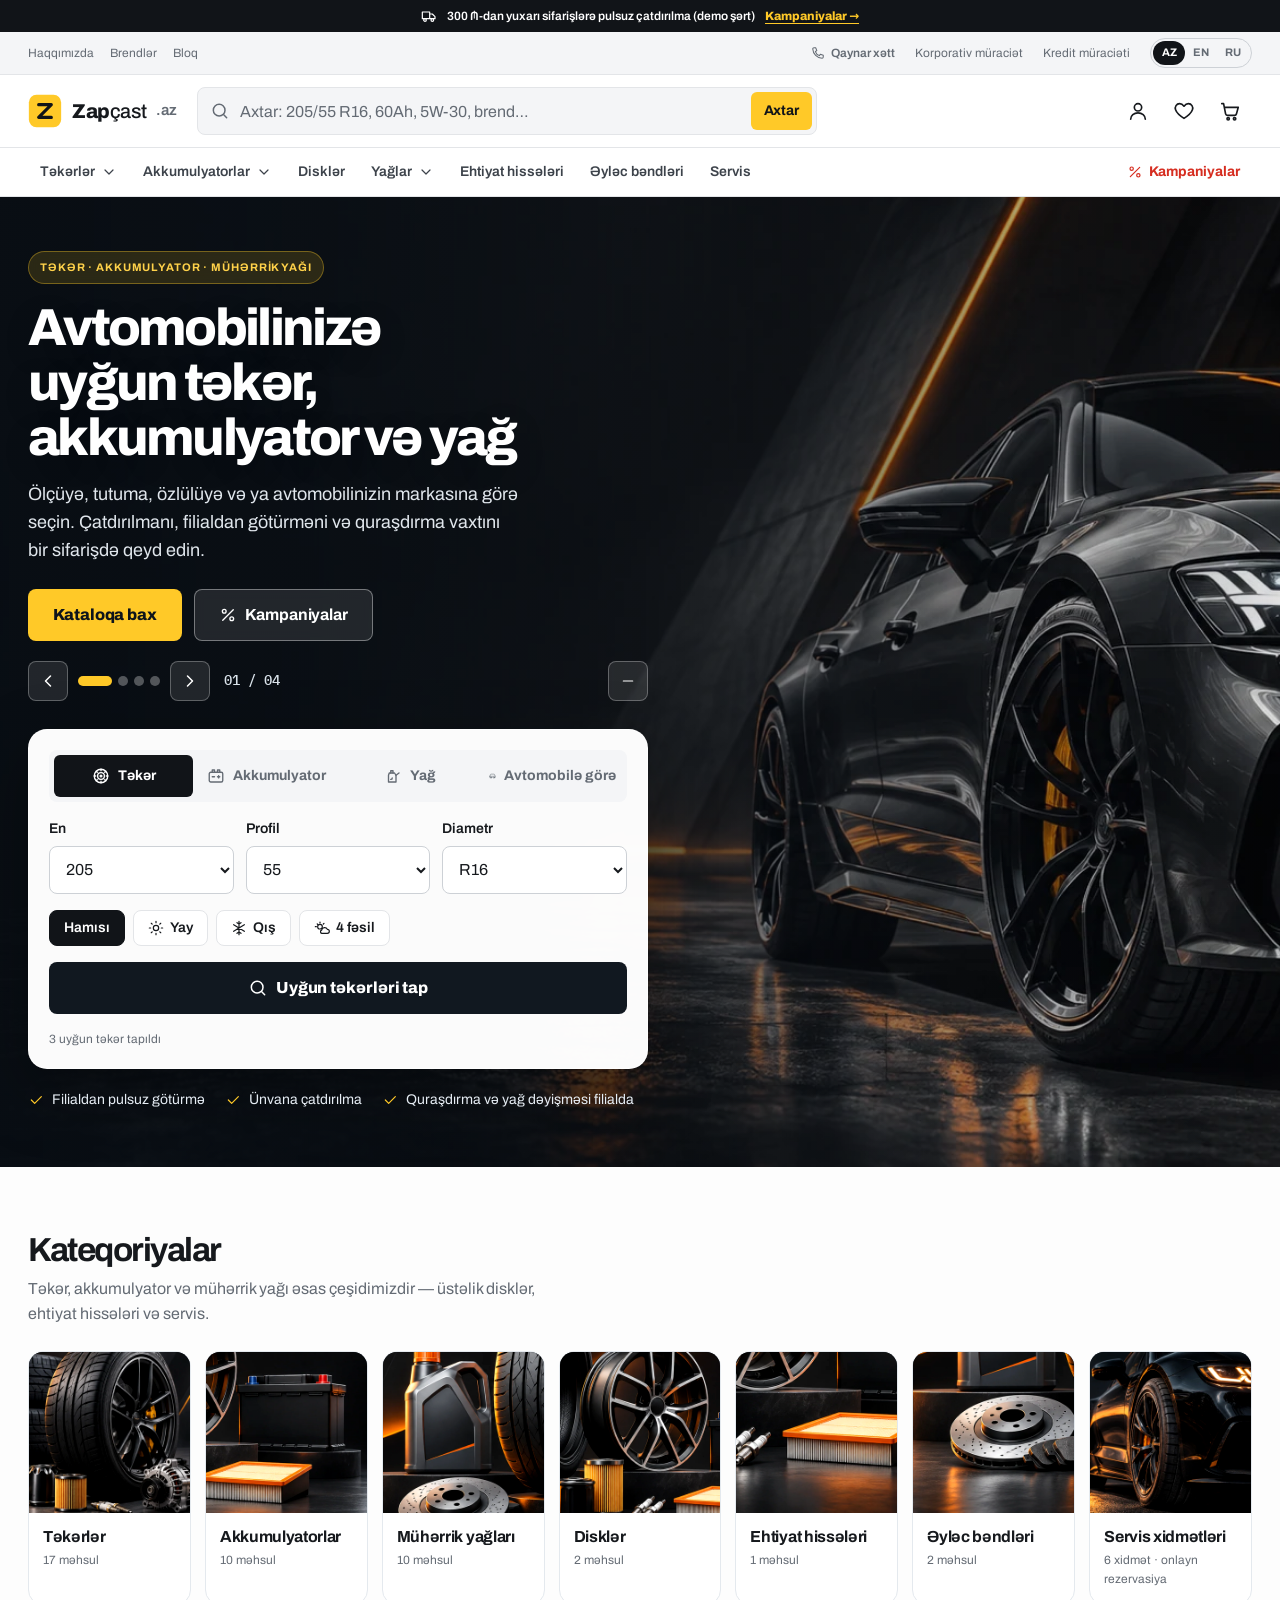
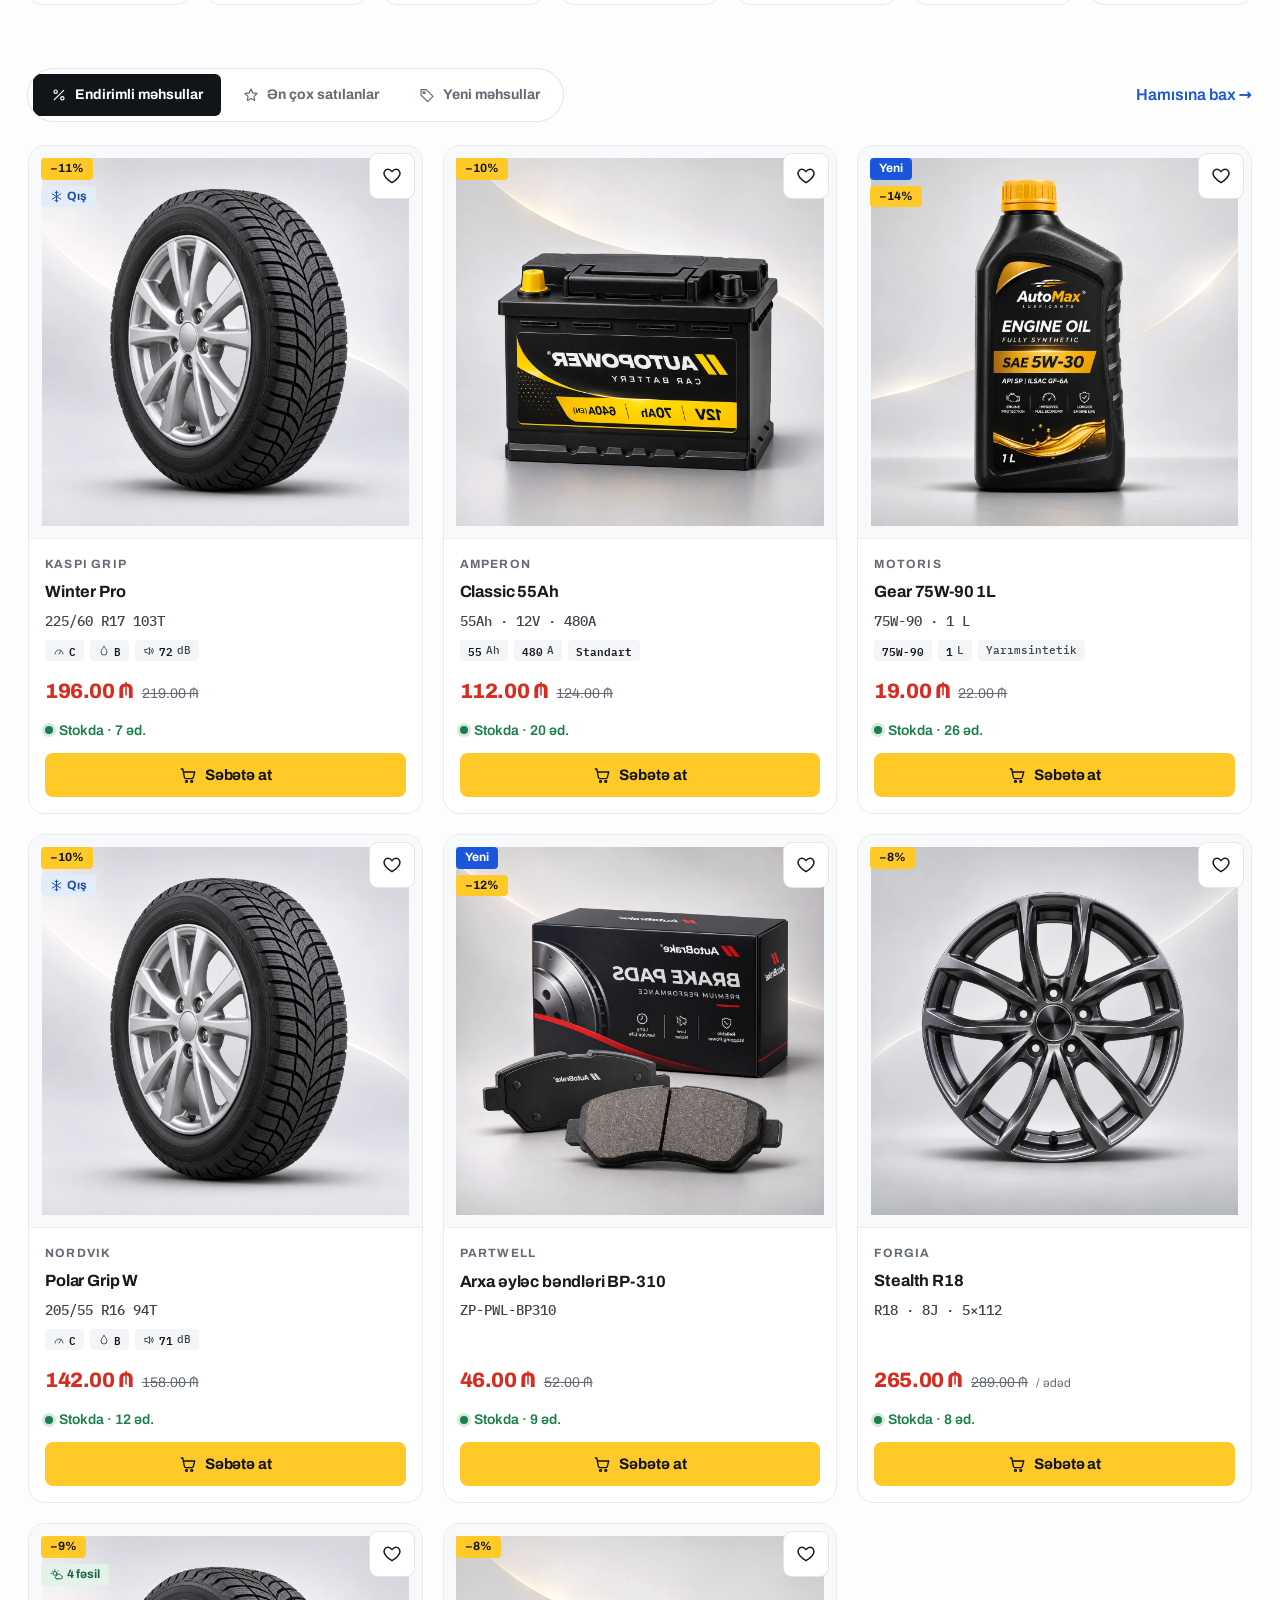
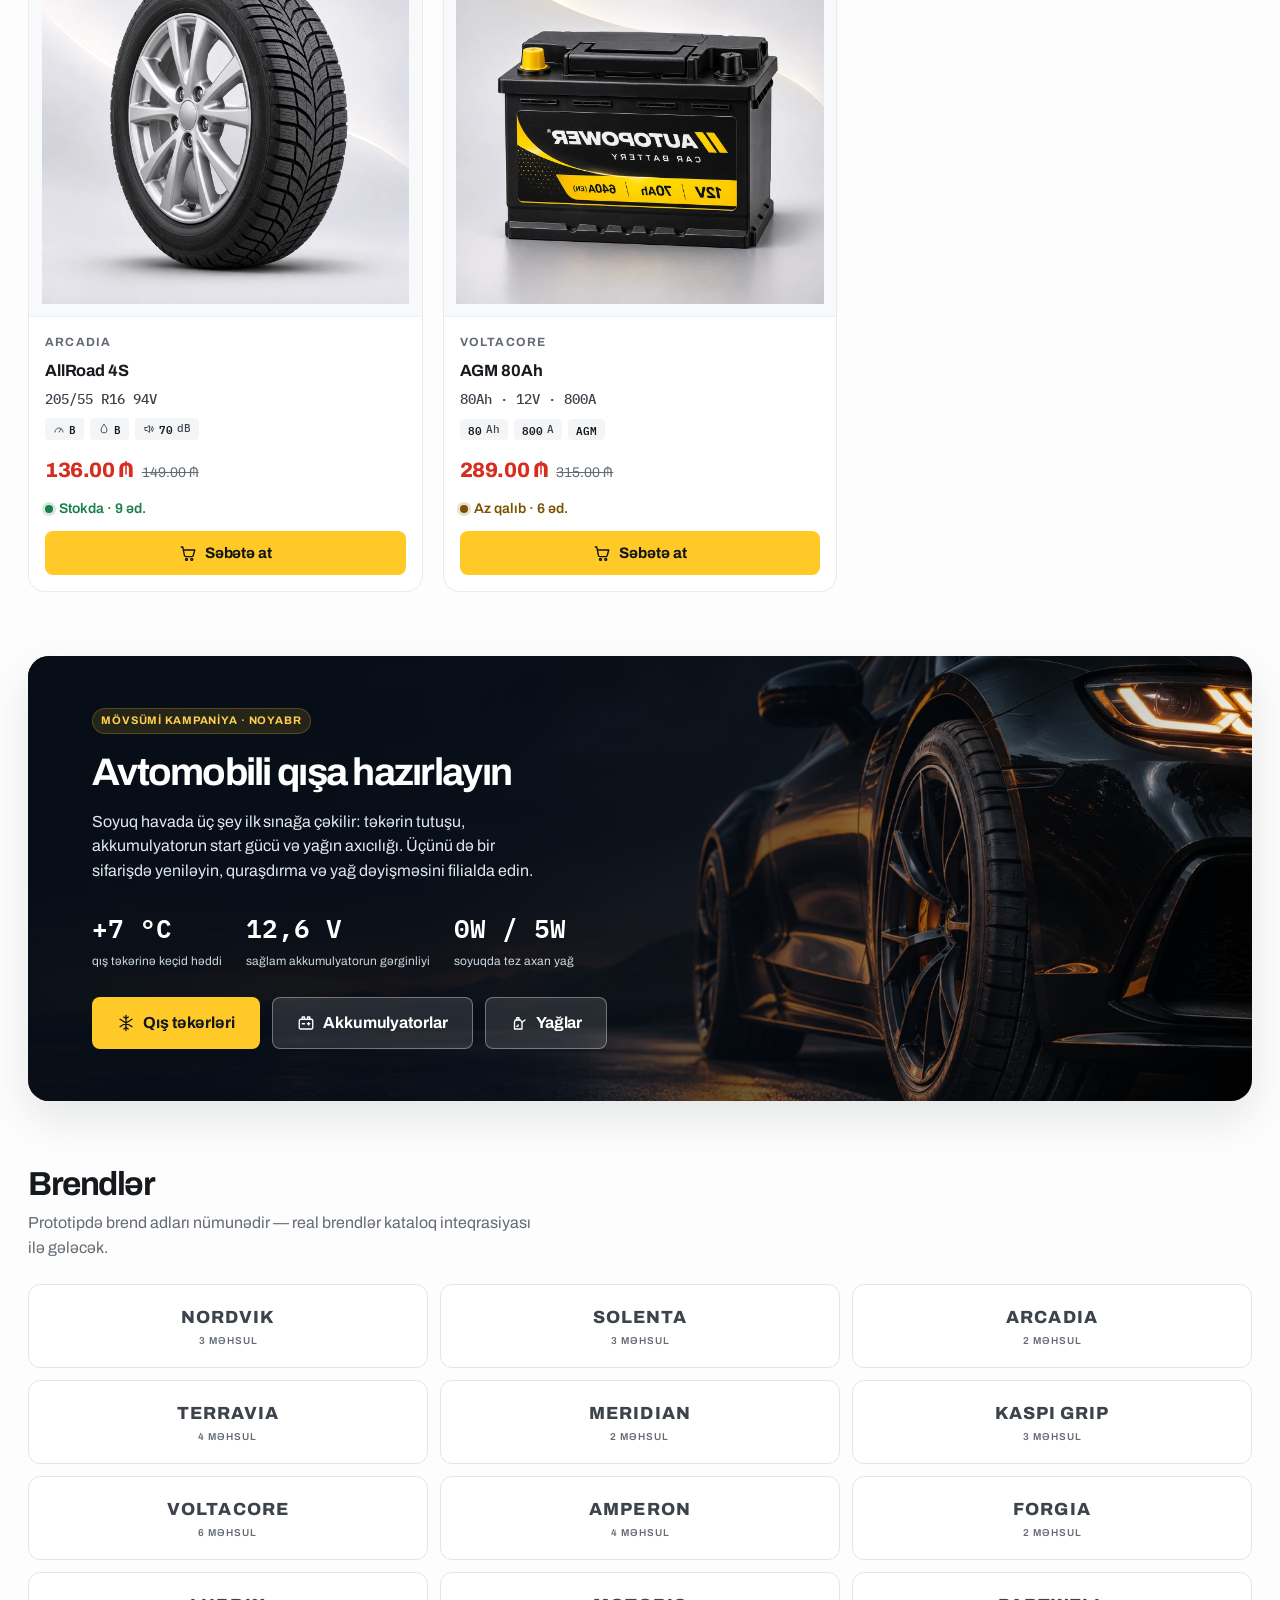
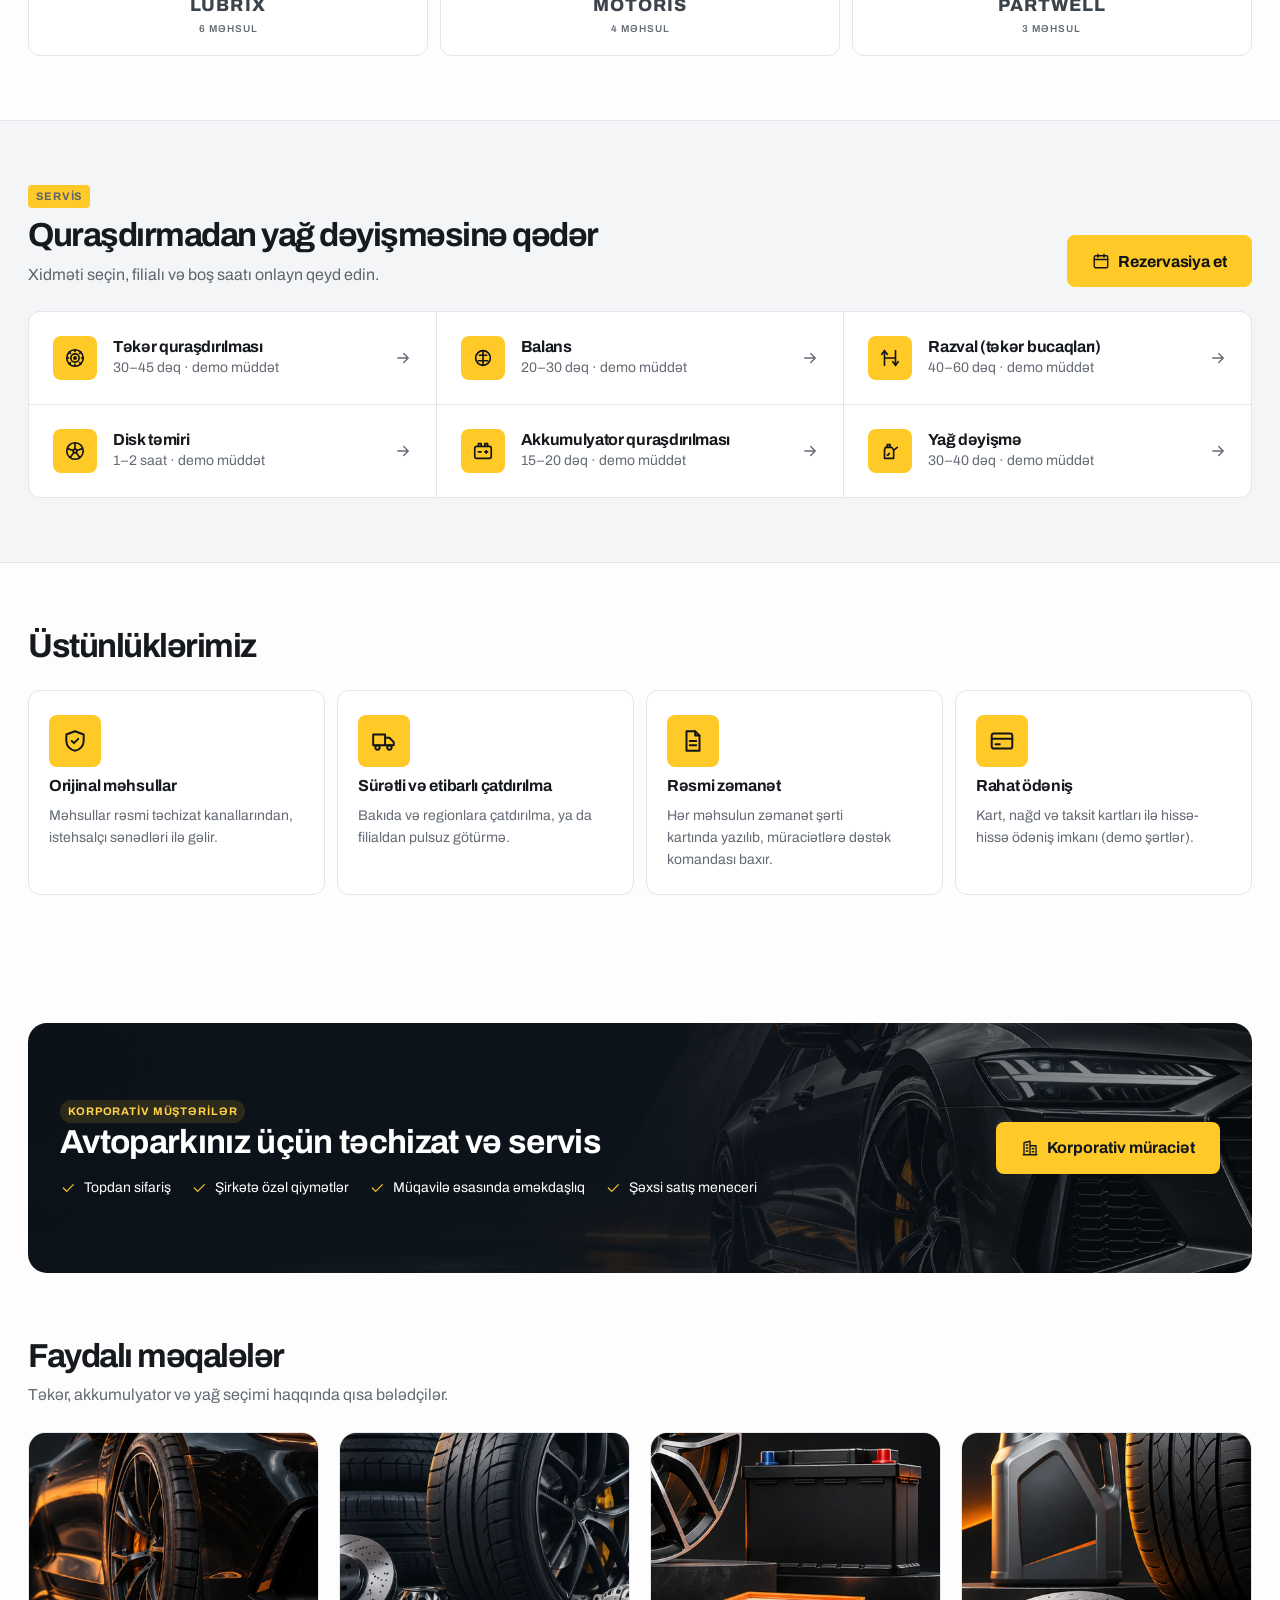
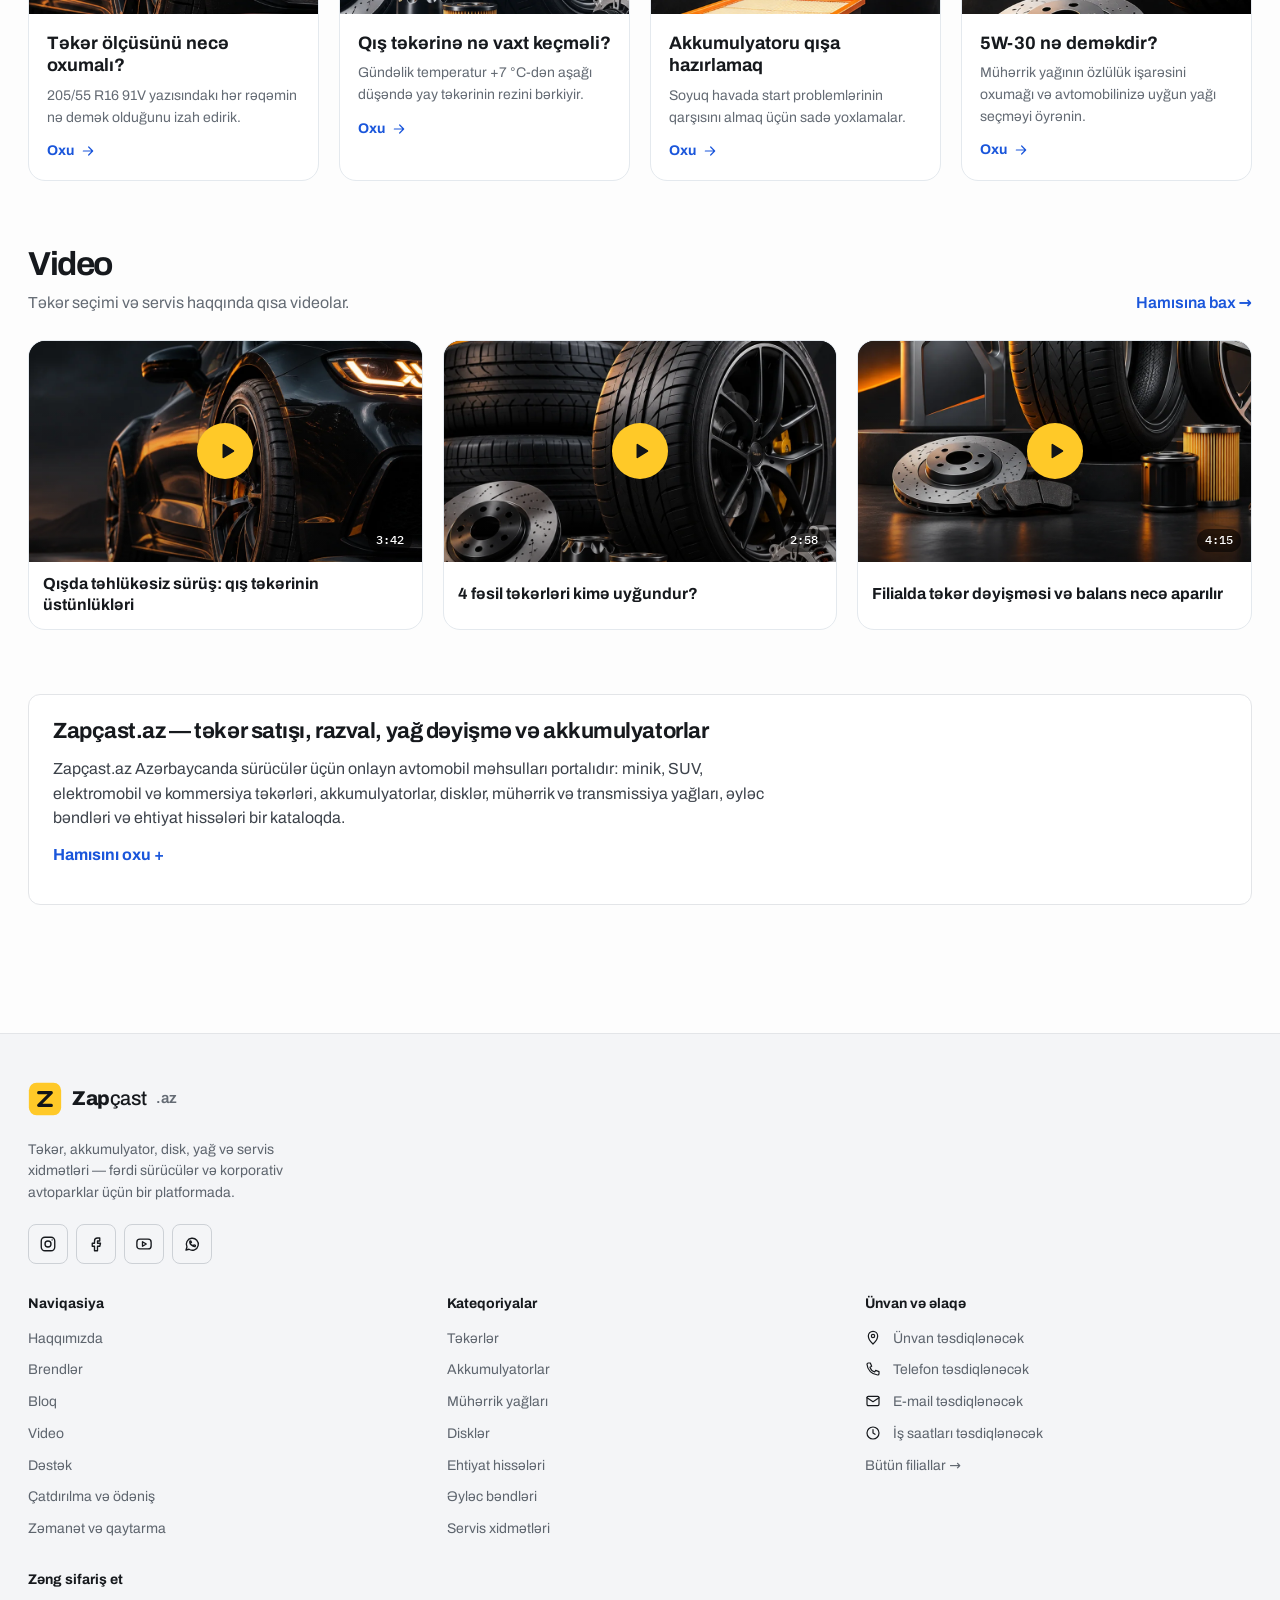
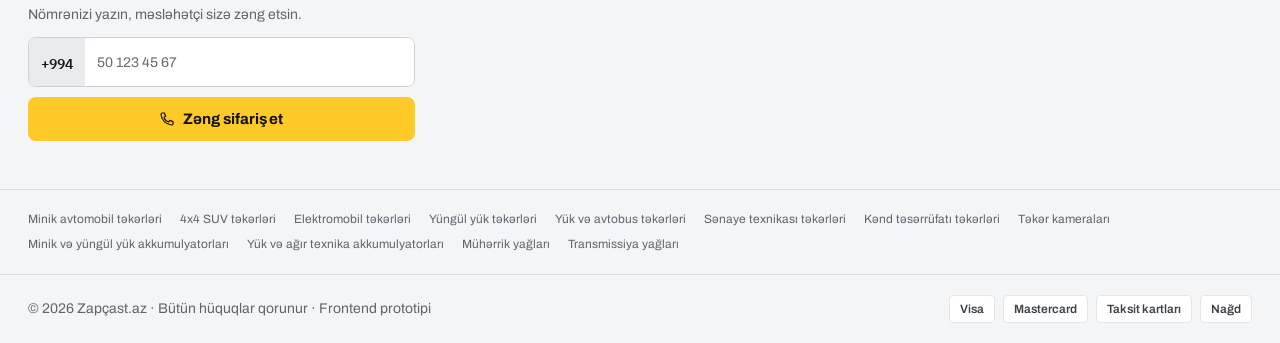
==== commit 5bd6da2e: "3 rd commit" ====
--- a/index.html
+++ b/index.html
@@ -26,6 +26,7 @@
 <link rel="stylesheet" href="css/pages.css">
 <link rel="stylesheet" href="css/responsive.css">
 <link rel="stylesheet" href="css/theme.css">
+<link rel="stylesheet" href="css/premium.css">
 </head>
 <body>
 <div data-component="header"></div>
@@ -150,14 +151,7 @@
         <li><span data-icon="check" data-size="16"></span>Quraşdırma və yağ dəyişməsi filialda</li>
       </ul>
     </div>
-    <div class="hero__visual">
-      <div class="hero__art" data-slider-art aria-hidden="true">
-        <div class="art is-active" data-art-panel="0"><img class="art__main" src="assets/images/products/t2.webp" alt=""><img class="art__b" src="assets/images/products/b8.webp" alt=""><img class="art__c" src="assets/images/products/o1.webp" alt=""></div>
-        <div class="art" data-art-panel="1"><img class="art__hero" src="assets/images/products/t7.webp" alt=""><span class="art__tag">−11%</span></div>
-        <div class="art" data-art-panel="2"><img class="art__main art__main--wide" src="assets/images/products/b5.webp" alt=""><img class="art__b art__b--low" src="assets/images/products/b4.webp" alt=""></div>
-        <div class="art" data-art-panel="3"><img class="art__main art__main--narrow" src="assets/images/products/o5.webp" alt=""><img class="art__b art__b--small" src="assets/images/products/p1.webp" alt=""><img class="art__c art__c--low" src="assets/images/products/o4.webp" alt=""></div>
-      </div>
-    </div>
+    <div class="hero__visual hero__visual--cinematic" aria-hidden="true"></div>
   </div>
 </section>
 
@@ -203,7 +197,7 @@
           <a class="btn btn--on-band btn--lg" href="catalog.html?cat=oils"><span data-icon="oil" data-size="18"></span>Yağlar</a>
         </div>
       </div>
-      <div class="promo__art" data-winter-art></div>
+      <div class="promo__art" aria-hidden="true"></div>
     </div>
   </div>
 </section>
--- a/css/premium.css
+++ b/css/premium.css
@@ -0,0 +1,207 @@
+/* ============================================================================
+   ZAPÇAST · PREMIUM VISUAL EDITION
+   Non-destructive enhancement of the existing storefront.
+   Designed to preserve original page structure / all existing interactions.
+   Photography used here is illustrative art; demo product data remains demo.
+   ============================================================================ */
+:root {
+  --premium-ink: #101820;
+  --premium-yellow: #ffc928;
+  --premium-muted: #68737e;
+  --premium-border: #e7ebef;
+}
+body { background: #fdfdfd; }
+.section-head h2, .section-head__text h2 { letter-spacing: -.045em; }
+
+/* Stronger photo-led merchandising, no change to card links or cart actions. */
+.pcard {
+  border: 1px solid var(--premium-border);
+  border-radius: 17px;
+  overflow: hidden;
+  transition: transform .24s ease, box-shadow .24s ease, border-color .24s ease;
+  background: white;
+}
+.pcard:hover {
+  transform: translateY(-4px);
+  border-color: #d4dce2;
+  box-shadow: 0 15px 35px rgba(18, 26, 36, .11);
+}
+.pcard__media { background: radial-gradient(circle at 50% 16%, #ffffff 0%, #f6f7f9 58%, #eceff3 100%); overflow: hidden; padding: 12px; }
+.pcard__media .media-img { width: 100%; height: 100%; object-fit: contain; object-position: center center; transition: transform .42s ease; }
+.pcard:hover .pcard__media .media-img { transform: scale(1.025); }
+.pcard__fav { z-index: 2; }
+.pcard__title a { text-decoration-thickness: 1px; }
+
+/* Home: large photographic art direction with text and finder on dark overlay. */
+.hero {
+  --band-text: #fff;
+  --band-muted: #d7dde4;
+  --band-line: rgba(255,255,255,.24);
+  background-color: #0b121a;
+  background-image: linear-gradient(90deg, rgba(8,13,19,.98) 0%, rgba(8,13,19,.93) 24%, rgba(8,13,19,.67) 48%, rgba(8,13,19,.13) 100%), url('../assets/images/premium/hero-night.webp');
+  background-size: cover;
+  background-position: center center;
+  color: #fff;
+  transition: background-image .4s ease;
+}
+.hero[data-tone='yellow'] {
+  --band-text: #fff;
+  --band-muted: #d7dde4;
+  --band-line: rgba(255,255,255,.24);
+  background-image: linear-gradient(90deg, rgba(8,13,19,.98) 0%, rgba(8,13,19,.91) 24%, rgba(8,13,19,.66) 48%, rgba(8,13,19,.12) 100%), url('../assets/images/premium/hero-night.webp');
+}
+.hero[data-tone='sky'] {
+  --band-text: #fff;
+  --band-muted: #d7dde4;
+  --band-line: rgba(255,255,255,.24);
+  background-image: linear-gradient(90deg, rgba(8,13,19,.98) 0%, rgba(8,13,19,.91) 24%, rgba(8,13,19,.60) 50%, rgba(8,13,19,.13) 100%), url('../assets/images/premium/hero-performance.webp');
+}
+.hero[data-tone='grey'] {
+  --band-text: #fff;
+  --band-muted: #d7dde4;
+  --band-line: rgba(255,255,255,.24);
+  background-image: linear-gradient(90deg, rgba(8,13,19,.99) 0%, rgba(8,13,19,.96) 30%, rgba(8,13,19,.60) 59%, rgba(8,13,19,.14) 100%), url('../assets/images/premium/hero-collection.webp');
+}
+.hero[data-tone='mint'] {
+  --band-text: #fff;
+  --band-muted: #d7dde4;
+  --band-line: rgba(255,255,255,.24);
+  background-image: linear-gradient(90deg, rgba(8,13,19,.98) 0%, rgba(8,13,19,.92) 30%, rgba(8,13,19,.58) 59%, rgba(8,13,19,.14) 100%), url('../assets/images/premium/hero-studio.webp');
+}
+.hero__inner { grid-template-columns: minmax(0, 620px) minmax(0, 1fr); min-height: 730px; padding-block: 54px 56px; }
+.hero__copy { position: relative; z-index: 1; }
+.hero__visual--cinematic { display: block; min-height: 1px; pointer-events: none; }
+.hero .eyebrow, .hero[data-tone='yellow'] .eyebrow {
+  background: rgba(255, 201, 40, .14);
+  color: #ffd24a;
+  border: 1px solid rgba(255,201,40,.36);
+  padding: 7px 11px;
+  border-radius: 100px;
+  backdrop-filter: blur(8px);
+}
+.hero h1, .hero .slide__title {
+  color: #fff;
+  max-width: 16ch;
+  letter-spacing: -.052em;
+  line-height: 1.06;
+  text-wrap: balance;
+  text-shadow: 0 8px 35px rgba(0,0,0,.12);
+}
+.hero .hero__lede { color: #e0e6ec; max-width: 49ch; text-wrap: pretty; }
+.hero .hero__trust { color: #e6edf4; }
+.hero .hero__trust svg, .hero[data-tone='yellow'] .hero__trust svg { color: #ffc928; }
+.hero .btn--primary, .hero[data-tone='yellow'] .btn--primary, .hero .btn--dark {
+  background: var(--premium-yellow); color: #0e141b; border-color: transparent; font-weight: 800;
+}
+.hero .btn--on-band { background: rgba(255,255,255,.1); color: white; border: 1px solid rgba(255,255,255,.38); backdrop-filter: blur(6px); }
+.hero .btn--on-band:hover { background: rgba(255,255,255,.22); }
+.hero .slider__btn, .hero[data-tone='yellow'] .slider__btn { color: #fff; background: rgba(255,255,255,.10); border-color: rgba(255,255,255,.28); }
+.hero .slider__dots button { background: rgba(255,255,255,.3); }
+.hero .slider__dots button[aria-current='true'], .hero[data-tone='yellow'] .slider__dots button[aria-current='true'] { background: var(--premium-yellow); }
+.hero .slider__count { color: #dbe4eb; }
+.hero .finder { background: rgba(255,255,255,.985); border: 1px solid rgba(255,255,255,.76); border-radius: 19px; box-shadow: 0 22px 65px rgba(0,0,0,.34); }
+.hero .finder .btn--primary { background: #111820; color: white; }
+.hero .finder .btn--primary:hover { background: #313b45; }
+
+/* Category thumbnails use dedicated studio photography; the titles remain clear. */
+.bento { gap: 14px; }
+.bento .bento__tile { border: 1px solid #e4e9ee; border-radius: 15px; overflow: hidden; transition: transform .24s ease, box-shadow .24s ease, border-color .24s ease; }
+.bento .bento__tile:hover { transform: translateY(-5px); box-shadow: 0 15px 30px rgba(13,22,32,.10); border-color: #cbd4dd; }
+.bento .bento__media { padding: 0; background: #141a20; overflow: hidden; }
+.bento .bento__media img { width: 100%; height: 100%; object-fit: cover; filter: contrast(1.05); transition: transform .5s ease; }
+.bento .bento__tile:hover .bento__media img { transform: scale(1.075); }
+.bento .bento__text { padding: 14px 14px 16px; }
+.bento .bento__name { font-size: var(--fs-md); letter-spacing: -.02em; }
+.bento .bento__meta { margin-top: 3px; }
+
+/* Photographic seasonal and B2B banners. */
+.promo {
+  position: relative; display: block; isolation: isolate; min-height: 440px;
+  border-radius: 21px; color: white;
+  background: #0b1118 url('../assets/images/premium/hero-performance.webp') center center / cover no-repeat;
+  overflow: hidden;
+  box-shadow: 0 17px 45px rgba(12,22,31,.10);
+}
+.promo::before {
+  display: block; content: ''; position: absolute; inset: 0; z-index: -1;
+  background: linear-gradient(90deg, rgba(6,13,23,.98) 0%, rgba(6,13,23,.93) 32%, rgba(6,13,23,.55) 64%, rgba(6,13,23,.06) 100%);
+}
+.promo__copy { position: relative; z-index: 1; width: min(750px, 69%); padding: 52px clamp(24px, 5vw, 67px); }
+.promo__copy h2 { color: #fff; font-size: clamp(1.8rem, 3vw, 2.65rem); letter-spacing: -.045em; }
+.promo__copy p { color: #e0e7ee; }
+.promo__copy .eyebrow { color: #ffd24a; background: rgba(255,201,40,.12); border-radius: 50px; border: 1px solid rgba(255,201,40,.22); }
+.promo__fact b { color: #fff; }
+.promo__fact span { color: #cbd7df; }
+.promo__art { display: none; }
+.promo .btn--on-band { color: white; background: rgba(255,255,255,.12); border: 1px solid rgba(255,255,255,.35); }
+.promo .btn--primary { background: #ffc928; color: #12171c; }
+.b2b-banner {
+  background: linear-gradient(90deg, rgba(11,18,25,.98) 0%,rgba(11,18,25,.91) 50%,rgba(11,18,25,.34) 100%), url('../assets/images/premium/hero-night.webp') center 55% / cover;
+  color: white; border: 0; border-radius: 19px; min-height: 250px;
+  padding-block: 40px;
+}
+.b2b-banner h2, .b2b-banner .b2b-banner__list { color: white; }
+.b2b-banner .eyebrow { background: rgba(255,201,40,.13); color: #ffd24a; border-radius: 30px; }
+.b2b-banner .b2b-banner__list svg { color: #ffc928; }
+.b2b-banner .btn--ink { background: #ffc928; color: #12171c; }
+
+/* Journal and video covers now have imagery instead of generic SVG icons. */
+.article-card, .video-card { border: 1px solid #e4e9ee; border-radius: 17px; overflow: hidden; transition: transform .25s ease, box-shadow .25s ease; }
+.article-card:hover, .video-card:hover { transform: translateY(-4px); box-shadow: 0 15px 34px rgba(13,22,31,.12); }
+.article-card__cover { display: block; aspect-ratio: 16/10; overflow: hidden; background: #161c23; }
+.article-card__cover img, .video-card__thumb img { width: 100%; height: 100%; object-fit: cover; transition: transform .45s ease; }
+.article-card:hover .article-card__cover img, .video-card:hover .video-card__thumb img { transform: scale(1.055); }
+.article-card__body { padding: 18px; }
+.video-card__thumb { border-radius: 0; background: #0b131a; }
+.video-card__thumb img { position: absolute; inset: 0; }
+.video-card__thumb::after { content: ''; position: absolute; inset: 0; pointer-events: none; background: linear-gradient(0deg, rgba(0,0,0,.32), transparent 72%); }
+.video-card__play { z-index: 1; background: #ffc928; box-shadow: 0 5px 30px rgba(0,0,0,.26); }
+.video-card__time { z-index: 1; }
+
+/* Better tactile polish elsewhere. */
+.btn--primary { transition: background .2s ease, transform .2s ease; }
+.btn--primary:hover { transform: translateY(-1px); }
+.brand-tile { border-radius: 12px; transition: box-shadow .2s ease, transform .2s ease; }
+.brand-tile:hover { transform: translateY(-2px); box-shadow: 0 9px 20px rgba(15,24,31,.08); }
+
+@media (max-width: 1100px) {
+  .hero__inner { display: block; }
+  .hero__copy { width: min(650px, 100%); }
+  .hero__visual--cinematic { display: none; }
+  .hero { background-position: 58% center; }
+  .hero[data-tone] { background-position: 58% center; }
+  .hero[data-tone] { background-blend-mode: normal; }
+  .promo__copy { width: min(720px, 82%); }
+}
+@media (max-width: 767px) {
+  .hero, .hero[data-tone] {
+    background-position: 64% center;
+    background-color: #0b121a;
+  }
+  .hero__inner { min-height: 0; padding-block: 38px 42px; }
+  .hero h1, .hero .slide__title { font-size: clamp(1.85rem, 7vw, 2.7rem); max-width: 20ch; }
+  .hero .hero__lede { font-size: .97rem; }
+  .hero .finder { padding: 14px; border-radius: 15px; }
+  .hero .hero__trust { font-size: 12px; }
+  .bento .bento__media { aspect-ratio: 1.06; }
+  .bento .bento__text { padding: 10px 11px 13px; }
+  .bento .bento__name { font-size: 13px; }
+  .promo { min-height: 0; background-position: 70% center; }
+  .promo::before { background: linear-gradient(90deg,rgba(6,13,23,.98),rgba(6,13,23,.77)); }
+  .promo__copy { width: 100%; padding: 30px 20px; }
+  .promo__facts { gap: 15px; }
+  .promo__fact b { font-size: 1.3rem; }
+  .b2b-banner { background-position: 70% center; }
+  .article-card__body { padding: 14px; }
+}
+@media (prefers-reduced-motion: reduce) {
+  .pcard, .bento .bento__tile, .article-card, .video-card,
+  .pcard__media .media-img, .bento .bento__media img { transition: none; }
+}
+
+
+/* Product Studio 2.0 — the refreshed 800px catalogue photographs are exported
+   into the same paths used by homepage, catalogue and product detail views. */
+.pcard__media { background: #f7f9fb; border-bottom: 1px solid rgba(24,40,57,.035); }
+.pcard__media .media-img { image-rendering: auto; filter: contrast(1.025) saturate(1.025); }
+.pcard:hover .pcard__media .media-img { filter: contrast(1.05) saturate(1.045); }
